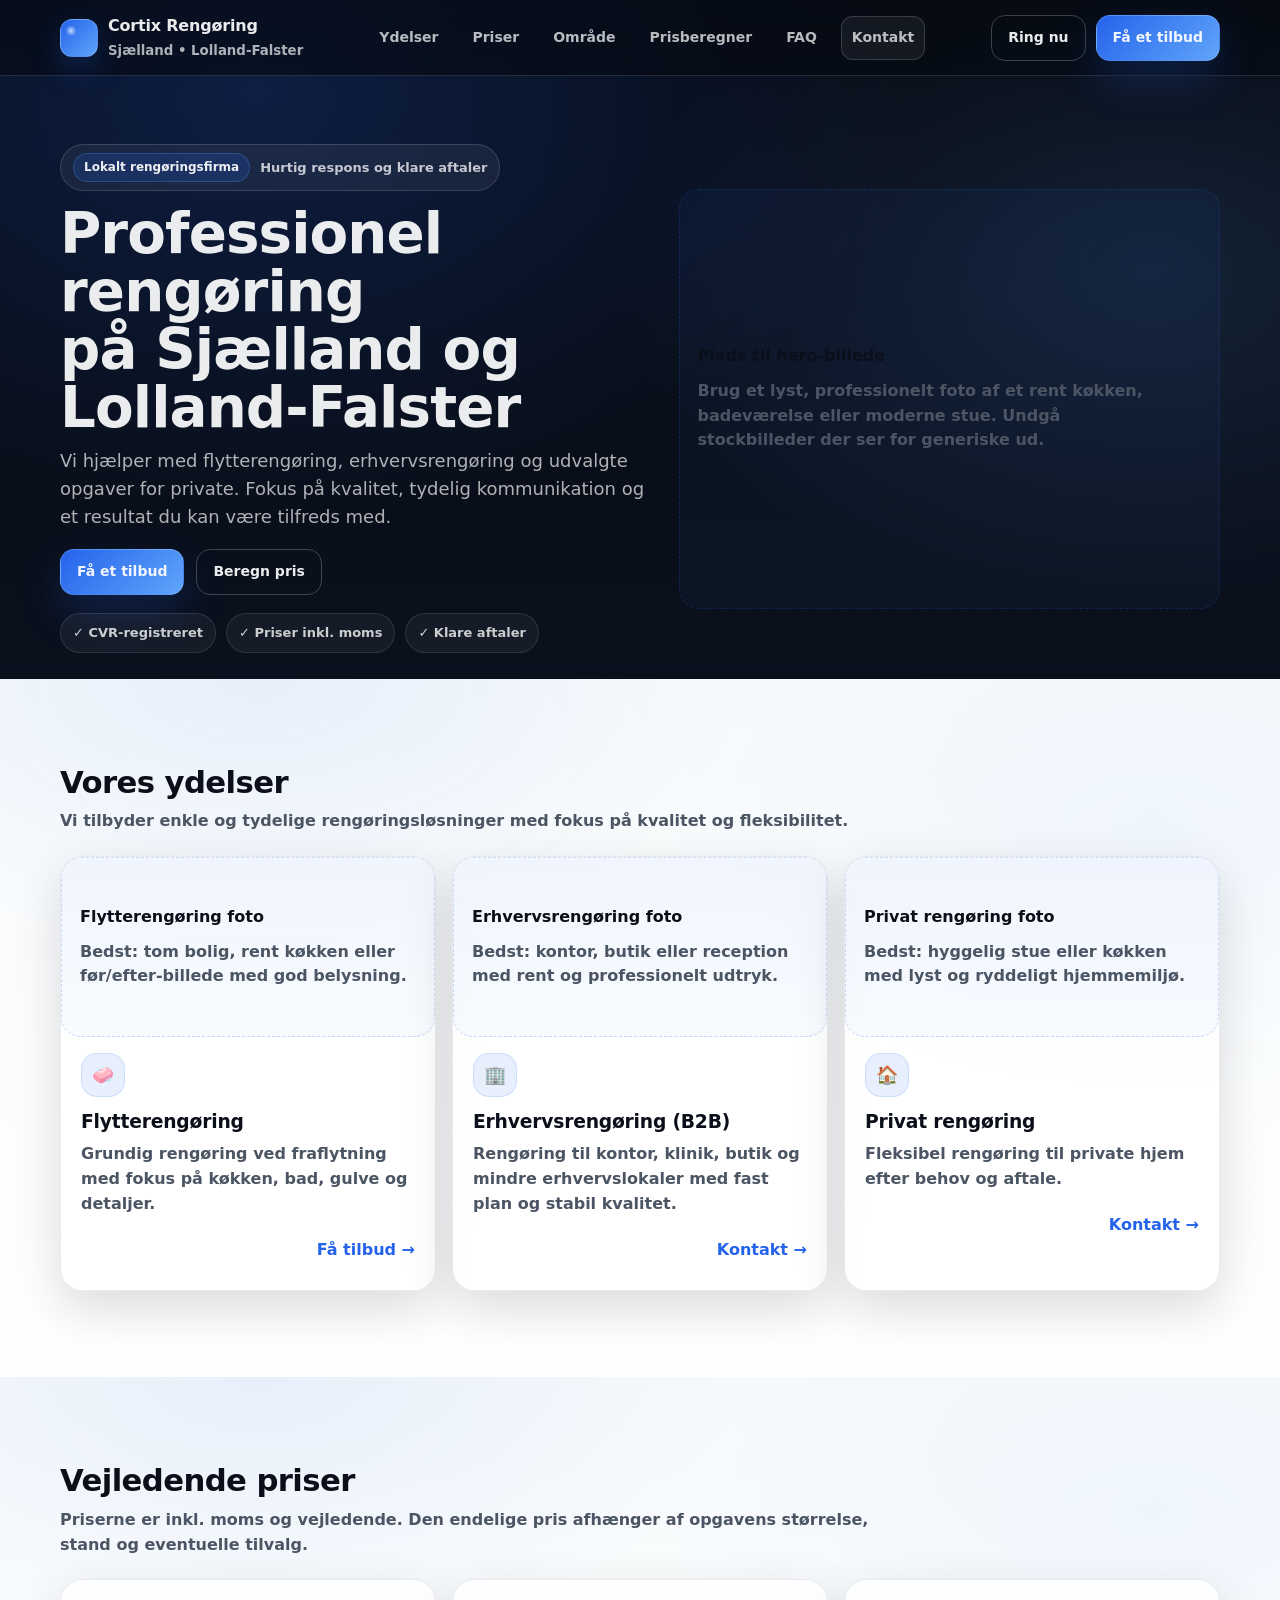
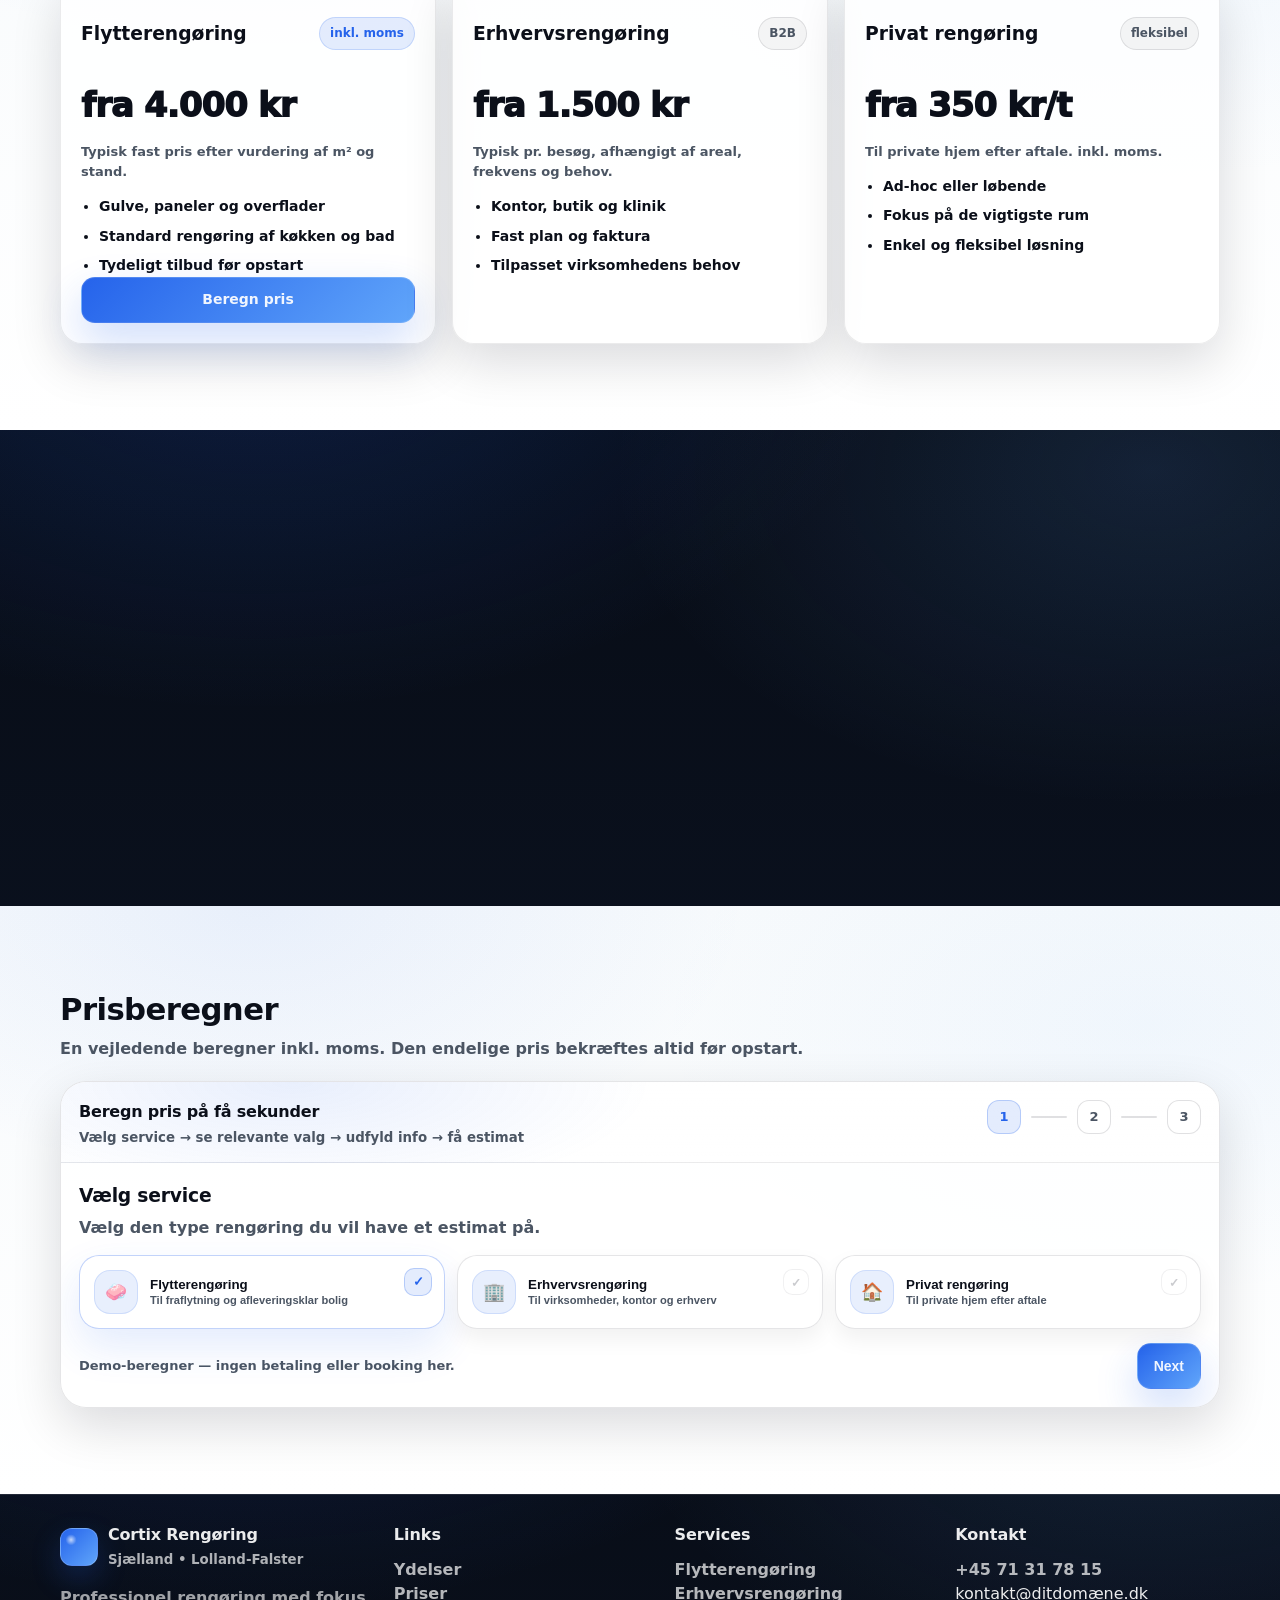
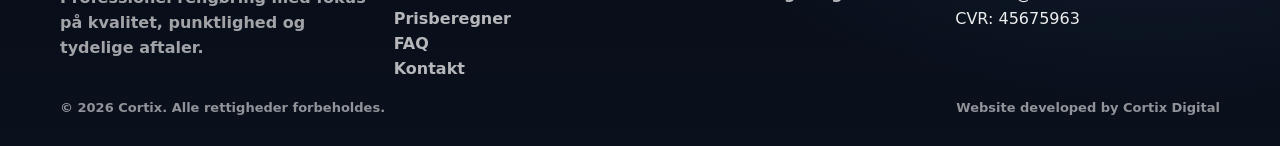
==== index.html @ 07e2669c "Initial commit" ====
<!doctype html>
<html lang="da">
<head>
<meta charset="UTF-8">
<meta name="viewport" content="width=device-width, initial-scale=1.0">

<title>Rengøring på Sjælland & Lolland-Falster | Cortix Rengøring</title>

<meta name="description" content="Professionel rengøring på Sjælland og Lolland-Falster. Flytterengøring, erhvervsrengøring og privat rengøring. Få et tilbud på rengøring i dag.">

<link rel="canonical" href="https://cortix.dk/">

<link rel="icon" type="image/png" href="favicon.png">

<meta property="og:title" content="Cortix Rengøring">
<meta property="og:description" content="Professionel rengøring på Sjælland og Lolland-Falster">
<meta property="og:url" content="https://cortix.dk">
<meta property="og:type" content="website">

<link rel="stylesheet" href="style.css">
<script src="app.js" defer></script>

</head>

<body>
  <header class="header" id="top">
    <div class="container navwrap">
      <a class="brand" href="index.html">
        <span class="logo" aria-hidden="true"></span>
        <span class="brandText">
          <b>Cortix Rengøring</b>
          <small>Sjælland • Lolland-Falster</small>
        </span>
      </a>

      <nav class="nav" aria-label="Hovednavigation">
        <a href="#ydelser">Ydelser</a>
        <a href="#priser">Priser</a>
        <a href="#omrade">Område</a>
        <a href="#kalkulator">Prisberegner</a>
        <a href="faq.html">FAQ</a>
        <a class="pillLink" href="kontakt.html">Kontakt</a>
      </nav>

      <div class="navActions">
        <a class="btn ghost" href="tel:+4571317815" aria-label="Ring til os">Ring nu</a>
        <a class="btn primary" href="kontakt.html">Få et tilbud</a>
        <button class="iconBtn" id="burger" aria-label="Åbn menu" aria-expanded="false" aria-controls="mobileMenu">
          <svg width="20" height="20" viewBox="0 0 24 24" fill="none" aria-hidden="true">
            <path d="M4 7h16M4 12h16M4 17h16" stroke="currentColor" stroke-width="2" stroke-linecap="round"/>
          </svg>
        </button>
      </div>
    </div>

    <div class="mobileMenu" id="mobileMenu">
      <div class="container">
        <a href="#ydelser">Ydelser</a>
        <a href="#priser">Priser</a>
        <a href="#omrade">Område</a>
        <a href="#kalkulator">Prisberegner</a>
        <a href="faq.html">FAQ</a>
        <a href="kontakt.html">Kontakt</a>
        <div class="mobileCTA">
          <a class="btn ghost" href="tel:+4571317815">Ring nu</a>
          <a class="btn primary" href="kontakt.html">Få et tilbud</a>
        </div>
      </div>
    </div>
  </header>

  <main>
    <section class="hero">
      <div class="container heroGrid">
        <div class="reveal">
          <div class="kicker">
            <span class="tag">Lokalt rengøringsfirma</span>
            Hurtig respons og klare aftaler
          </div>

          <h1>Professionel rengøring<br/>på Sjælland og Lolland-Falster</h1>

          <p class="lead">
            Vi hjælper med flytterengøring, erhvervsrengøring og udvalgte opgaver for private.
            Fokus på kvalitet, tydelig kommunikation og et resultat du kan være tilfreds med.
          </p>

          <div class="heroBtns">
            <a class="btn primary" href="kontakt.html">Få et tilbud</a>
            <a class="btn ghost" href="#kalkulator">Beregn pris</a>
          </div>

          <div class="trust">
            <div class="trustItem">✓ CVR-registreret</div>
            <div class="trustItem">✓ Priser inkl. moms</div>
            <div class="trustItem">✓ Klare aftaler</div>
          </div>
        </div>

        <div class="heroVisual reveal">
          <div class="photoPlaceholder heroPhoto">
            <div class="phLabel">Plads til hero-billede</div>
            <div class="phText">Brug et lyst, professionelt foto af et rent køkken, badeværelse eller moderne stue. Undgå stockbilleder der ser for generiske ud.</div>
          </div>
        </div>
      </div>
    </section>

    <section class="section sectionLight" id="ydelser">
      <div class="container">
        <div class="sectionHead reveal">
          <h2>Vores ydelser</h2>
          <p class="muted">
            Vi tilbyder enkle og tydelige rengøringsløsninger med fokus på kvalitet og fleksibilitet.
          </p>
        </div>

        <div class="cards3">
          <article class="card reveal">
            <div class="cardMedia photoPlaceholder servicePhoto">
              <div class="phLabel">Flytterengøring foto</div>
              <div class="phText">Bedst: tom bolig, rent køkken eller før/efter-billede med god belysning.</div>
            </div>
            <div class="cardIcon" aria-hidden="true">🧼</div>
            <h3>Flytterengøring</h3>
            <p>
              Grundig rengøring ved fraflytning med fokus på køkken, bad, gulve og detaljer.
            </p>
            <div class="cardActions">
              <a class="btn small" href="flytterengoring.html">Læs mere</a>
              <a class="link" href="kontakt.html">Få tilbud →</a>
            </div>
          </article>

          <article class="card reveal">
            <div class="cardMedia photoPlaceholder servicePhoto">
              <div class="phLabel">Erhvervsrengøring foto</div>
              <div class="phText">Bedst: kontor, butik eller reception med rent og professionelt udtryk.</div>
            </div>
            <div class="cardIcon" aria-hidden="true">🏢</div>
            <h3>Erhvervsrengøring (B2B)</h3>
            <p>
              Rengøring til kontor, klinik, butik og mindre erhvervslokaler med fast plan og stabil kvalitet.
            </p>
            <div class="cardActions">
              <a class="btn small" href="erhvervsrengoring.html">Læs mere</a>
              <a class="link" href="kontakt.html">Kontakt →</a>
            </div>
          </article>

          <article class="card reveal">
            <div class="cardMedia photoPlaceholder servicePhoto">
              <div class="phLabel">Privat rengøring foto</div>
              <div class="phText">Bedst: hyggelig stue eller køkken med lyst og ryddeligt hjemmemiljø.</div>
            </div>
            <div class="cardIcon" aria-hidden="true">🏠</div>
            <h3>Privat rengøring</h3>
            <p>
              Fleksibel rengøring til private hjem efter behov og aftale.
            </p>
            <div class="cardActions">
              <a class="btn small" href="kontakt.html">Læs mere</a>
              <a class="link" href="kontakt.html">Kontakt →</a>
            </div>
          </article>
        </div>
      </div>
    </section>

    <section class="section sectionLight" id="priser">
      <div class="container">
        <div class="sectionHead reveal">
          <h2>Vejledende priser</h2>
          <p class="muted">
            Priserne er <b>inkl. moms</b> og vejledende. Den endelige pris afhænger af opgavens størrelse, stand og eventuelle tilvalg.
          </p>
        </div>

        <div class="pricingGrid">
          <div class="priceCard reveal">
            <div class="priceTop">
              <h3>Flytterengøring</h3>
              <span class="badge">inkl. moms</span>
            </div>
            <div class="price">fra 4.000 kr</div>
            <p class="mutedSm">Typisk fast pris efter vurdering af m² og stand.</p>
            <ul class="list">
              <li>Gulve, paneler og overflader</li>
              <li>Standard rengøring af køkken og bad</li>
              <li>Tydeligt tilbud før opstart</li>
            </ul>
            <a class="btn primary w100" href="#kalkulator">Beregn pris</a>
          </div>

          <div class="priceCard reveal">
            <div class="priceTop">
              <h3>Erhvervsrengøring</h3>
              <span class="badge ghost">B2B</span>
            </div>
            <div class="price">fra 1.500 kr</div>
            <p class="mutedSm">Typisk pr. besøg, afhængigt af areal, frekvens og behov.</p>
            <ul class="list">
              <li>Kontor, butik og klinik</li>
              <li>Fast plan og faktura</li>
              <li>Tilpasset virksomhedens behov</li>
            </ul>
            <a class="btn w100" href="kontakt.html">Kontakt</a>
          </div>

          <div class="priceCard reveal">
            <div class="priceTop">
              <h3>Privat rengøring</h3>
              <span class="badge ghost">fleksibel</span>
            </div>
            <div class="price">fra 350 kr/t</div>
            <p class="mutedSm">Til private hjem efter aftale. inkl. moms.</p>
            <ul class="list">
              <li>Ad-hoc eller løbende</li>
              <li>Fokus på de vigtigste rum</li>
              <li>Enkel og fleksibel løsning</li>
            </ul>
            <a class="btn w100" href="kontakt.html">Kontakt</a>
          </div>
        </div>
      </div>
    </section>

    <section class="section" id="omrade">
      <div class="container twoCol">
        <div class="panel reveal">
          <h2>Område vi dækker</h2>
          <p class="muted">
            Vi dækker Sjælland og Lolland-Falster. Hvis du er i tvivl om dit område, er du altid velkommen til at kontakte os.
          </p>
          <ul class="bullets">
            <li>✓ Lolland-Falster (fx Nykøbing F, Væggerløse, Maribo)</li>
            <li>✓ Sjælland (efter aftale)</li>
            <li>✓ Fleksible tider efter planlægning</li>
          </ul>
        </div>

        <div class="panel dark reveal">
          <h2>Hvorfor vælge os?</h2>
          <p class="muted mutedOnDark">
            Vi lægger vægt på god dialog, realistiske priser og et ordentligt resultat.
          </p>
          <ul class="bullets bulletsOnDark">
            <li>✓ Hurtig respons</li>
            <li>✓ Klare tilbud og faktura</li>
            <li>✓ Fokus på kvalitet og detaljerne</li>
          </ul>
          <div class="inlineActions">
            <a class="btn primary" href="kontakt.html">Få et tilbud</a>
            <a class="btn ghost" href="tel:+4571317815">Ring nu</a>
          </div>
        </div>
      </div>
    </section>

    <section class="section sectionLight" id="kalkulator">
      <div class="container">
        <div class="sectionHead reveal">
          <h2>Prisberegner</h2>
          <p class="muted">
            En vejledende beregner <b>inkl. moms</b>. Den endelige pris bekræftes altid før opstart.
          </p>
        </div>

        <div class="calcNew reveal" id="calcNew">
          <div class="calcTop">
            <div class="calcTitle">
              <b>Beregn pris på få sekunder</b>
              <small>Vælg service → se relevante valg → udfyld info → få estimat</small>
            </div>

            <div class="calcProgress" aria-label="Fremdrift">
              <div class="steps">
                <span class="stepDot active" data-dot="1">1</span>
                <span class="stepLine"></span>
                <span class="stepDot" data-dot="2">2</span>
                <span class="stepLine"></span>
                <span class="stepDot" data-dot="3">3</span>
              </div>
            </div>
          </div>

          <div class="calcPane active" data-pane="1">
            <div class="paneHead">
              <h3>Vælg service</h3>
              <p>Vælg den type rengøring du vil have et estimat på.</p>
            </div>

            <div class="optionGrid" id="serviceCards">
              <button type="button" class="optCard selected" data-service="flyt">
                <div class="optIcon">🧼</div>
                <div class="optBody">
                  <b>Flytterengøring</b>
                  <small>Til fraflytning og afleveringsklar bolig</small>
                </div>
                <div class="optMark">✓</div>
              </button>

              <button type="button" class="optCard" data-service="erhverv">
                <div class="optIcon">🏢</div>
                <div class="optBody">
                  <b>Erhvervsrengøring</b>
                  <small>Til virksomheder, kontor og erhverv</small>
                </div>
                <div class="optMark">✓</div>
              </button>

              <button type="button" class="optCard" data-service="privat">
                <div class="optIcon">🏠</div>
                <div class="optBody">
                  <b>Privat rengøring</b>
                  <small>Til private hjem efter aftale</small>
                </div>
                <div class="optMark">✓</div>
              </button>
            </div>

            <div class="paneActions">
              <div class="miniHint">Demo-beregner — ingen betaling eller booking her.</div>
              <button class="btn primary" type="button" data-next>Next</button>
            </div>
          </div>

          <div class="calcPane" data-pane="2">
            <div class="paneHead">
              <h3>Valg for opgaven</h3>
              <p id="step2Text">Vælg relevant type og justér arealet.</p>
            </div>

            <div class="paneGrid">
              <div class="field" id="clientFieldWrap">
                <label>Kundetype</label>
                <div class="togglePills" id="clientPills"></div>
                <input type="hidden" id="clientType" value="privat" />
              </div>

              <div class="field fieldWide">
                <label for="sqm">Areal (m²)</label>
                <div class="rangeRow">
                  <span class="rangeValue"><span id="sqmLabel">120</span> m²</span>
                  <span class="rangeCap">max 500</span>
                </div>
                <input id="sqm" type="range" min="10" max="500" value="120" />
                <div class="rangeTicks">
                  <span>10</span><span>250</span><span>500</span>
                </div>
              </div>
            </div>

            <div class="paneActions">
              <button class="btn ghost" type="button" data-back>Tilbage</button>
              <button class="btn primary" type="button" data-next>Næste</button>
            </div>
          </div>

          <div class="calcPane" data-pane="3">
            <div class="paneHead">
              <h3>Dine kontaktinfo</h3>
              <p>Udfyld dine oplysninger for at se et vejledende estimat.</p>
            </div>

            <div class="paneGrid">
              <div class="field">
                <label for="name">Navn</label>
                <input id="name" type="text" placeholder="Dit navn" />
              </div>
              <div class="field">
                <label for="phone">Telefon</label>
                <input id="phone" type="tel" placeholder="+45 ..." />
              </div>
              <div class="field">
                <label for="email">Email</label>
                <input id="email" type="email" placeholder="navn@email.dk" />
              </div>
            </div>

            <div class="paneActions">
              <button class="btn ghost" type="button" data-back>Tilbage</button>
              <button class="btn primary" type="button" id="calcBtn">Beregn</button>
            </div>
          </div>

          <div class="calcResultNew" id="calcResult">
            <div class="resultCard">
              <div class="resultHeader">
                <div>
                  <h3>Vejledende pris</h3>
                  <p class="mutedSm" id="resultMeta"></p>
                </div>
                <div class="resultRight">
                  <div class="resultPriceBig" id="resultPrice">0 kr</div>
                  <small>inkl. moms</small>
                </div>
              </div>

              <div class="resultFacts">
                <div class="fact"><span>Service</span><b id="rService">-</b></div>
                <div class="fact"><span>Type</span><b id="rClient">-</b></div>
                <div class="fact"><span>Areal</span><b id="rSqm">-</b></div>
              </div>

              <div class="resultActions">
                <a class="btn primary" href="kontakt.html">Send forespørgsel</a>
                <button class="btn" type="button" id="resetBtn">Ny beregning</button>
              </div>

              <div class="fineprint">
                * Vejledende demo-beregning. Endelig pris aftales altid før opstart.
              </div>
            </div>
          </div>
        </div>
      </div>
    </section>

    <footer class="footer">
      <div class="container footGrid">
        <div>
          <div class="brand footBrand">
            <span class="logo" aria-hidden="true"></span>
            <span class="brandText">
              <b>Cortix Rengøring</b>
              <small>Sjælland • Lolland-Falster</small>
            </span>
          </div>
          <p class="footText">
            Professionel rengøring med fokus på kvalitet, punktlighed og tydelige aftaler.
          </p>
        </div>

        <div>
          <h4>Links</h4>
          <a href="#ydelser">Ydelser</a><br/>
          <a href="#priser">Priser</a><br/>
          <a href="#kalkulator">Prisberegner</a><br/>
          <a href="faq.html">FAQ</a><br/>
          <a href="kontakt.html">Kontakt</a>
        </div>

        <div>
          <h4>Services</h4>
          <a href="flytterengoring.html">Flytterengøring</a><br/>
          <a href="erhvervsrengoring.html">Erhvervsrengøring</a>
        </div>

        <div>
          <h4>Kontakt</h4>
          <a href="tel:+4571317815">+45 71 31 78 15</a><br/>
          <span>kontakt@ditdomæne.dk</span><br/>
          <span>CVR: 45675963</span>
        </div>
      </div>

      <div class="container subfoot">
        <span>© <span id="year"></span> Cortix. Alle rettigheder forbeholdes.</span>
        <span>Website developed by Cortix Digital</span>
      </div>
    </footer>
  </main>
</body>
</html>
---- style.css ----
:root{
  --bg: #0b1220;
  --bg2: #060a12;
  --line: rgba(255,255,255,.12);
  --text: rgba(255,255,255,.92);
  --muted: rgba(255,255,255,.68);

  --lightBg: #f7fafc;
  --darkText: #0b0f19;
  --darkMuted: #4b5563;

  --brand: #2563eb;
  --brand2: #60a5fa;

  --r-lg: 22px;
  --r-md: 16px;
  --r-sm: 12px;
  --max: 1160px;

  --shadow: 0 24px 70px rgba(0,0,0,.35);
  --shadowSoft: 0 18px 50px rgba(2,6,23,.14);
}

*{ box-sizing:border-box; }
html,body{ height:100%; }
body{
  margin:0;
  font-family: ui-sans-serif, system-ui, -apple-system, Segoe UI, Roboto, Helvetica, Arial;
  background:
    radial-gradient(1100px 700px at 20% 10%, rgba(37,99,235,.22), transparent 60%),
    radial-gradient(900px 560px at 90% 30%, rgba(96,165,250,.14), transparent 60%),
    linear-gradient(180deg, var(--bg2), var(--bg));
  color: var(--text);
  line-height: 1.55;
  overflow-x:hidden;
}

a{ color: inherit; text-decoration:none; }
.container{ width:min(var(--max), calc(100% - 48px)); margin:0 auto; }

.header{
  position: sticky;
  top:0;
  z-index:100;
  border-bottom: 1px solid var(--line);
  background: rgba(6,10,18,.62);
  backdrop-filter: blur(14px);
  -webkit-backdrop-filter: blur(14px);
}

.navwrap{
  display:flex;
  align-items:center;
  justify-content:space-between;
  gap:14px;
  padding: 14px 0;
}

.brand{
  display:flex;
  align-items:center;
  gap:10px;
  min-width: 220px;
}
.logo{
  width:38px; height:38px;
  border-radius: 12px;
  background:
    radial-gradient(10px 10px at 28% 30%, rgba(255,255,255,.7), transparent 55%),
    linear-gradient(135deg, var(--brand), var(--brand2));
  border: 1px solid rgba(255,255,255,.18);
  box-shadow: 0 12px 30px rgba(37,99,235,.24);
}
.brandText b{ display:block; letter-spacing:-0.2px; }
.brandText small{ display:block; color: var(--muted); font-weight:650; margin-top:2px; }

.nav{
  display:flex;
  align-items:center;
  gap: 14px;
}
.nav a{
  color: rgba(255,255,255,.72);
  font-weight: 700;
  font-size: 14px;
  padding: 10px 10px;
  border-radius: 12px;
  transition: .18s ease;
}
.nav a:hover{ color: var(--text); background: rgba(255,255,255,.06); }

.pillLink{
  border: 1px solid rgba(255,255,255,.16);
  background: rgba(255,255,255,.06);
}
.pillLink.active{
  background: rgba(255,255,255,.10);
  border-color: rgba(255,255,255,.22);
  color: var(--text);
}

.navActions{
  display:flex;
  align-items:center;
  gap:10px;
}
.btn{
  display:inline-flex;
  align-items:center;
  justify-content:center;
  height:46px;
  padding: 0 16px;
  border-radius: 14px;
  border: 1px solid rgba(255,255,255,.16);
  background: rgba(255,255,255,.06);
  color: var(--text);
  font-weight: 800;
  font-size: 14px;
  cursor:pointer;
  transition: transform .16s ease, background .16s ease, border-color .16s ease;
}
.btn:hover{ transform: translateY(-1px); background: rgba(255,255,255,.09); border-color: rgba(255,255,255,.22); }
.btn.primary{
  background: linear-gradient(135deg, var(--brand), var(--brand2));
  border-color: rgba(255,255,255,.14);
  box-shadow: 0 18px 42px rgba(37,99,235,.22);
}
.btn.ghost{ background: transparent; border-color: rgba(255,255,255,.22); }
.btn.small{ height:40px; padding: 0 14px; border-radius: 12px; }
.btn.w100{ width:100%; }

.iconBtn{
  display:none;
  width:46px; height:46px;
  border-radius: 14px;
  border: 1px solid rgba(255,255,255,.16);
  background: rgba(255,255,255,.06);
  color: var(--text);
  align-items:center;
  justify-content:center;
  cursor:pointer;
}

.mobileMenu{
  display:none;
  border-top: 1px solid var(--line);
  padding: 10px 0 16px;
}
.mobileMenu a{
  display:block;
  padding: 12px 10px;
  border-radius: 12px;
  color: rgba(255,255,255,.74);
  font-weight: 750;
}
.mobileMenu a:hover{ background: rgba(255,255,255,.06); color: var(--text); }
.mobileCTA{ display:flex; gap:10px; padding: 8px 10px 0; flex-wrap:wrap; }
.mobileMenu.open{ display:block; }

.hero{ padding: 68px 0 26px; }
.heroGrid{
  display:grid;
  grid-template-columns: 1.05fr .95fr;
  gap: 20px;
  align-items:center;
}
.kicker{
  display:inline-flex;
  align-items:center;
  gap:10px;
  padding: 8px 12px;
  border-radius: 999px;
  background: rgba(255,255,255,.06);
  border: 1px solid rgba(255,255,255,.14);
  color: rgba(255,255,255,.75);
  font-weight: 750;
  font-size: 13px;
}
.tag{
  padding: 4px 10px;
  border-radius: 999px;
  border: 1px solid rgba(96,165,250,.25);
  background: rgba(37,99,235,.18);
  color: rgba(255,255,255,.92);
  font-weight: 850;
  font-size: 12px;
}

h1{
  margin: 14px 0 10px;
  font-size: clamp(34px, 4.4vw, 62px);
  line-height: 1.03;
  letter-spacing: -0.9px;
}
.lead{
  margin: 0 0 18px;
  color: var(--muted);
  font-size: 18px;
  max-width: 62ch;
}

.heroBtns{ display:flex; gap:12px; flex-wrap:wrap; }
.trust{
  margin-top: 18px;
  display:flex;
  gap: 10px;
  flex-wrap:wrap;
}
.trustItem{
  padding: 9px 12px;
  border-radius: 999px;
  border: 1px solid rgba(255,255,255,.10);
  background: rgba(255,255,255,.05);
  color: rgba(255,255,255,.78);
  font-weight: 750;
  font-size: 13px;
}

.heroVisual{
  display:flex;
  align-items:stretch;
}

.section{ padding: 86px 0; }
.sectionLight{
  background: linear-gradient(180deg, var(--lightBg), #ffffff);
  color: var(--darkText);
  position:relative;
}
.sectionLight::before{
  content:"";
  position:absolute; inset:0;
  background:
    radial-gradient(900px 500px at 20% 0%, rgba(37,99,235,.07), transparent 55%),
    radial-gradient(900px 500px at 90% 20%, rgba(96,165,250,.06), transparent 55%);
  pointer-events:none;
}
.sectionLight .container{ position:relative; }

.sectionHead{ max-width: 820px; }
h2{
  margin:0 0 10px;
  font-size: clamp(26px, 2.4vw, 40px);
  letter-spacing: -0.6px;
  line-height: 1.12;
}
.muted{
  margin:0;
  color: var(--darkMuted);
  font-weight: 560;
}
.mutedSm{
  margin: 10px 0 0;
  color: var(--darkMuted);
  font-size: 13px;
  font-weight: 650;
}

.cards3{
  margin-top: 22px;
  display:grid;
  grid-template-columns: repeat(3, 1fr);
  gap: 16px;
}
.card{
  border-radius: var(--r-lg);
  background: rgba(255,255,255,.78);
  border: 1px solid rgba(2,6,23,.08);
  box-shadow: var(--shadowSoft);
  padding: 20px;
  transition: transform .16s ease, box-shadow .16s ease;
  overflow:hidden;
}
.card:hover{
  transform: translateY(-4px);
  box-shadow: 0 24px 60px rgba(2,6,23,.16);
}
.cardMedia{
  margin: -20px -20px 16px;
}
.cardIcon{
  width: 44px; height: 44px;
  display:grid; place-items:center;
  border-radius: 16px;
  background: rgba(37,99,235,.10);
  border: 1px solid rgba(37,99,235,.14);
  margin-bottom: 10px;
  font-size: 18px;
}
.card h3{ margin:0 0 6px; letter-spacing:-0.2px; }
.card p{ margin:0; color: var(--darkMuted); font-weight: 560; }
.cardActions{
  margin-top: 14px;
  display:flex;
  align-items:center;
  justify-content:space-between;
  gap: 12px;
  flex-wrap:wrap;
}
.link{
  color: rgba(37,99,235,1);
  font-weight: 850;
}

.pricingGrid{
  margin-top: 22px;
  display:grid;
  grid-template-columns: repeat(3, 1fr);
  gap: 16px;
}
.priceCard{
  border-radius: var(--r-lg);
  background: rgba(255,255,255,.78);
  border: 1px solid rgba(2,6,23,.08);
  box-shadow: var(--shadowSoft);
  padding: 20px;
}
.priceTop{
  display:flex;
  align-items:center;
  justify-content:space-between;
  gap:10px;
}
.badge{
  padding: 6px 10px;
  border-radius: 999px;
  background: rgba(37,99,235,.12);
  border: 1px solid rgba(37,99,235,.18);
  color: rgba(37,99,235,1);
  font-weight: 850;
  font-size: 12px;
}
.badge.ghost{
  background: rgba(2,6,23,.04);
  border-color: rgba(2,6,23,.10);
  color: var(--darkMuted);
}
.price{
  margin-top: 12px;
  font-size: 34px;
  font-weight: 950;
  letter-spacing: -0.9px;
}
.list{
  margin: 14px 0 0;
  padding-left: 18px;
  display:grid;
  gap: 8px;
  color: var(--darkText);
  font-weight: 650;
  font-size: 14px;
}

.twoCol{
  display:grid;
  grid-template-columns: 1.05fr .95fr;
  gap: 16px;
  align-items:stretch;
}
.panel{
  border-radius: var(--r-lg);
  border: 1px solid rgba(255,255,255,.14);
  background: rgba(255,255,255,.06);
  box-shadow: var(--shadow);
  padding: 20px;
}
.panel.dark{
  background: linear-gradient(180deg, rgba(15,23,42,.92), rgba(15,23,42,.78));
  border-color: rgba(255,255,255,.12);
}
.bullets{
  margin: 14px 0 0;
  padding: 0;
  list-style:none;
  display:grid;
  gap: 10px;
  font-weight: 750;
}
.bulletsOnDark{ color: rgba(255,255,255,.88); }
.inlineActions{
  margin-top: 14px;
  display:flex;
  gap: 10px;
  flex-wrap:wrap;
}
.mutedOnDark{ color: rgba(255,255,255,.70); }

.pageHero{ padding: 54px 0 22px; }
.pageGrid{
  display:grid;
  grid-template-columns: 1.05fr .95fr;
  gap: 16px;
  align-items:start;
}

.infoCards{
  margin-top: 18px;
  display:grid;
  grid-template-columns: repeat(3, 1fr);
  gap: 12px;
}
.infoCard{
  border-radius: 16px;
  border: 1px solid rgba(255,255,255,.14);
  background: rgba(255,255,255,.06);
  box-shadow: var(--shadow);
  padding: 14px;
}
.infoCard b{ display:block; margin-bottom: 6px; }
.form{ margin-top: 14px; display:grid; gap: 12px; }
.field label{
  display:block;
  font-weight: 850;
  font-size: 13px;
  margin-bottom: 6px;
  color: var(--darkText);
}
.field input, .field select, .field textarea{
  width:100%;
  border-radius: 14px;
  border: 1px solid rgba(2,6,23,.10);
  background: rgba(255,255,255,.92);
  padding: 12px 12px;
  font-size: 14px;
  outline:none;
}
.field input:focus, .field select:focus, .field textarea:focus{
  border-color: rgba(37,99,235,.35);
  box-shadow: 0 0 0 6px rgba(37,99,235,.10);
}
.formStatus{
  margin-top: 8px;
  font-weight: 750;
  color: rgba(37,99,235,1);
}

.photoPlaceholder{
  border-radius: 20px;
  border: 1px dashed rgba(37,99,235,.22);
  background:
    linear-gradient(180deg, rgba(37,99,235,.06), rgba(96,165,250,.04));
  min-height: 240px;
  padding: 18px;
  display:flex;
  flex-direction:column;
  justify-content:center;
  align-items:flex-start;
  gap: 10px;
}
.heroPhoto{ width:100%; min-height: 420px; }
.servicePhoto{ min-height: 180px; }
.pagePhoto{ margin-bottom: 14px; min-height: 220px; }
.phLabel{
  font-weight: 900;
  color: var(--darkText);
}
.phText{
  color: var(--darkMuted);
  max-width: 42ch;
  font-weight: 600;
}

.calcNew{
  margin-top: 20px;
  border-radius: 26px;
  background: rgba(255,255,255,.82);
  border: 1px solid rgba(2,6,23,.10);
  box-shadow: var(--shadowSoft);
  overflow:hidden;
}
.calcTop{
  display:flex;
  align-items:flex-start;
  justify-content:space-between;
  gap: 14px;
  padding: 18px 18px 12px;
  border-bottom: 1px solid rgba(2,6,23,.08);
  background:
    radial-gradient(600px 200px at 20% 0%, rgba(37,99,235,.10), transparent 60%),
    linear-gradient(180deg, rgba(255,255,255,.92), rgba(255,255,255,.80));
}
.calcTitle b{ display:block; color: var(--darkText); letter-spacing:-0.2px; }
.calcTitle small{ color: var(--darkMuted); font-weight:650; }
.calcProgress .steps{
  display:flex;
  align-items:center;
  gap: 10px;
  user-select:none;
}
.stepDot{
  width:34px; height:34px;
  border-radius: 12px;
  display:grid; place-items:center;
  border: 1px solid rgba(2,6,23,.12);
  background: rgba(255,255,255,.92);
  color: var(--darkMuted);
  font-weight: 900;
  font-size: 13px;
  transition: .25s ease;
}
.stepDot.active{
  background: rgba(37,99,235,.12);
  border-color: rgba(37,99,235,.25);
  color: rgba(37,99,235,1);
}
.stepDot.done{
  background: rgba(16,185,129,.10);
  border-color: rgba(16,185,129,.22);
  color: rgba(5,150,105,1);
}
.stepLine{
  width: 36px;
  height: 2px;
  border-radius: 99px;
  background: rgba(2,6,23,.12);
}
.calcPane{
  display:none;
  padding: 18px;
}
.calcPane.active{
  display:block;
  animation: paneIn .22s ease both;
}
@keyframes paneIn{
  from{ opacity:0; transform: translateY(8px); }
  to{ opacity:1; transform: translateY(0); }
}
.paneHead h3{
  margin: 0 0 6px;
  color: var(--darkText);
  letter-spacing:-0.2px;
}
.paneHead p{
  margin: 0 0 14px;
  color: var(--darkMuted);
  font-weight: 600;
}
.optionGrid{
  display:grid;
  grid-template-columns: repeat(3, 1fr);
  gap: 12px;
}
.optCard{
  text-align:left;
  border-radius: 20px;
  padding: 14px;
  border: 1px solid rgba(2,6,23,.10);
  background: rgba(255,255,255,.92);
  box-shadow: 0 10px 22px rgba(2,6,23,.06);
  display:flex;
  align-items:center;
  gap: 12px;
  cursor:pointer;
  transition: transform .15s ease, border-color .15s ease, box-shadow .15s ease;
  position:relative;
}
.optCard:hover{
  transform: translateY(-2px);
  box-shadow: 0 16px 30px rgba(2,6,23,.10);
}
.optIcon{
  width:44px; height:44px;
  border-radius: 16px;
  display:grid; place-items:center;
  background: rgba(37,99,235,.10);
  border: 1px solid rgba(37,99,235,.14);
  font-size: 18px;
}
.optBody b{ display:block; color: var(--darkText); }
.optBody small{ color: var(--darkMuted); font-weight:650; }
.optMark{
  position:absolute;
  top: 12px; right: 12px;
  width:28px; height:28px;
  border-radius: 10px;
  display:grid; place-items:center;
  border: 1px solid rgba(2,6,23,.10);
  background: rgba(255,255,255,.90);
  color: rgba(2,6,23,.35);
  font-weight: 900;
  transform: scale(.92);
  opacity:.6;
  transition:.15s ease;
}
.optCard.selected{
  border-color: rgba(37,99,235,.28);
  box-shadow: 0 18px 42px rgba(37,99,235,.12);
}
.optCard.selected .optMark{
  color: rgba(37,99,235,1);
  background: rgba(37,99,235,.12);
  border-color: rgba(37,99,235,.25);
  opacity: 1;
  transform: scale(1);
}
.paneGrid{
  display:grid;
  grid-template-columns: repeat(3, 1fr);
  gap: 14px;
}
.fieldWide{ grid-column: span 2; }
.paneActions{
  margin-top: 14px;
  display:flex;
  align-items:center;
  justify-content:space-between;
  gap: 12px;
  flex-wrap:wrap;
}
.miniHint{
  color: var(--darkMuted);
  font-weight: 650;
  font-size: 13px;
}
.togglePills{
  display:flex;
  gap: 10px;
}
.pill{
  flex:1;
  height:46px;
  border-radius: 14px;
  border: 1px solid rgba(2,6,23,.10);
  background: rgba(255,255,255,.92);
  font-weight: 900;
  cursor:pointer;
  transition: .15s ease;
}
.pill.active{
  border-color: rgba(37,99,235,.28);
  background: rgba(37,99,235,.10);
  color: rgba(37,99,235,1);
}
.rangeRow{
  display:flex;
  align-items:center;
  justify-content:space-between;
  gap: 10px;
  margin-bottom: 8px;
}
.rangeValue{
  font-weight: 950;
  color: var(--darkText);
  letter-spacing: -0.2px;
}
.rangeCap{
  color: var(--darkMuted);
  font-weight: 700;
  font-size: 12px;
}
#sqm{
  width:100%;
  accent-color: var(--brand);
}
.rangeTicks{
  display:flex;
  justify-content:space-between;
  color: var(--darkMuted);
  font-weight: 750;
  font-size: 12px;
  margin-top: 6px;
}
.calcResultNew{
  display:none;
  padding: 18px;
  border-top: 1px solid rgba(2,6,23,.08);
  background: rgba(255,255,255,.86);
}
.calcResultNew.show{
  display:block;
  animation: resultIn .22s ease both;
}
@keyframes resultIn{
  from{ opacity:0; transform: translateY(10px); }
  to{ opacity:1; transform: translateY(0); }
}
.resultCard{
  border-radius: 22px;
  border: 1px solid rgba(2,6,23,.10);
  background: rgba(255,255,255,.92);
  padding: 16px;
  box-shadow: 0 14px 36px rgba(2,6,23,.10);
}
.resultHeader{
  display:flex;
  align-items:flex-start;
  justify-content:space-between;
  gap: 12px;
  flex-wrap:wrap;
}
.resultRight{ text-align:right; }
.resultPriceBig{
  font-size: 44px;
  font-weight: 1000;
  letter-spacing: -1px;
  color: var(--darkText);
  line-height: 1.05;
}
.resultFacts{
  margin-top: 12px;
  display:grid;
  grid-template-columns: repeat(3, 1fr);
  gap: 10px;
}
.fact{
  border-radius: 16px;
  border: 1px solid rgba(2,6,23,.10);
  background: rgba(255,255,255,.92);
  padding: 12px;
}
.fact span{ display:block; color: var(--darkMuted); font-weight:700; font-size:12px; }
.fact b{ display:block; color: var(--darkText); margin-top: 4px; }
.resultActions{
  margin-top: 12px;
  display:flex;
  gap: 10px;
  flex-wrap:wrap;
}
.fineprint{
  margin-top: 12px;
  color: var(--darkMuted);
  font-weight: 650;
  font-size: 12px;
}

.faqMeta{
  margin-top: 14px;
  display:flex;
  gap: 10px;
  flex-wrap:wrap;
}
.faqPill{
  padding: 9px 12px;
  border-radius: 999px;
  border: 1px solid rgba(255,255,255,.12);
  background: rgba(255,255,255,.05);
  color: rgba(255,255,255,.78);
  font-weight: 750;
  font-size: 13px;
}
.faqLayout{
  margin-top: 18px;
  display:grid;
  grid-template-columns: 280px 1fr;
  gap: 16px;
  align-items:start;
}
.faqAside{
  position: sticky;
  top: 92px;
  border-radius: 18px;
  background: rgba(255,255,255,.78);
  border: 1px solid rgba(2,6,23,.08);
  box-shadow: var(--shadowSoft);
  padding: 14px;
}
.faqAside b{ display:block; margin-bottom: 10px; color: var(--darkText); }
.faqAside a{
  display:block;
  padding: 10px 10px;
  border-radius: 12px;
  color: var(--darkMuted);
  font-weight: 750;
}
.faqAside a:hover{ background: rgba(2,6,23,.04); color: var(--darkText); }
.faqSection{
  border-radius: 22px;
  background: rgba(255,255,255,.78);
  border: 1px solid rgba(2,6,23,.08);
  box-shadow: var(--shadowSoft);
  padding: 16px;
  margin-bottom: 14px;
}
.faqSection h2{ margin: 0 0 10px; }
.faqItem{ border-top: 1px solid rgba(2,6,23,.08); }
.faqItem:first-of-type{ border-top: none; }
.faqQ{
  width:100%;
  text-align:left;
  padding: 14px 6px;
  border: none;
  background: transparent;
  cursor:pointer;
  display:flex;
  align-items:center;
  justify-content:space-between;
  gap: 12px;
  font-weight: 900;
  color: var(--darkText);
}
.faqIcon{
  width: 20px; height: 20px;
  border-radius: 8px;
  border: 1px solid rgba(2,6,23,.10);
  position: relative;
  flex: 0 0 auto;
}
.faqIcon::before,
.faqIcon::after{
  content:"";
  position:absolute;
  inset: 0;
  margin:auto;
  width: 10px;
  height: 2px;
  background: rgba(2,6,23,.55);
  border-radius: 999px;
}
.faqIcon::after{
  transform: rotate(90deg);
  transition: transform .18s ease;
}
.faqA{
  max-height: 0;
  overflow: hidden;
  padding: 0 6px;
  color: var(--darkMuted);
  font-weight: 600;
  transition: max-height .22s ease, padding .22s ease;
}
.faqItem.open .faqA{
  padding: 0 6px 14px;
  max-height: 260px;
}
.faqItem.open .faqIcon::after{ transform: rotate(0deg); }
.faqCTA{
  margin-top: 10px;
  border-radius: 18px;
  border: 1px solid rgba(2,6,23,.10);
  background: rgba(255,255,255,.92);
  padding: 14px;
  display:flex;
  align-items:center;
  justify-content:space-between;
  gap: 12px;
  flex-wrap:wrap;
}

.footer{
  border-top: 1px solid rgba(255,255,255,.10);
  padding: 28px 0;
}
.footGrid{
  display:grid;
  grid-template-columns: 1.2fr 1fr 1fr 1fr;
  gap: 16px;
  align-items:start;
}
.footer h4{ margin: 0 0 10px; color: rgba(255,255,255,.92); }
.footer a{ color: rgba(255,255,255,.70); font-weight: 650; }
.footer a:hover{ color: rgba(255,255,255,.92); }
.footBrand{ margin-bottom: 10px; }
.footText{ color: rgba(255,255,255,.62); font-weight: 650; max-width: 48ch; }
.subfoot{
  margin-top: 16px;
  display:flex;
  justify-content:space-between;
  gap: 12px;
  flex-wrap:wrap;
  color: rgba(255,255,255,.55);
  font-weight: 650;
  font-size: 13px;
}

.reveal{ opacity:0; transform: translateY(10px); transition: .55s ease; }
.reveal.in{ opacity:1; transform: translateY(0); }

@media (max-width: 980px){
  .heroGrid,
  .twoCol,
  .pageGrid,
  .faqLayout{ grid-template-columns: 1fr; }
  .cards3,
  .pricingGrid,
  .optionGrid,
  .resultFacts,
  .infoCards{ grid-template-columns: 1fr; }
  .paneGrid{ grid-template-columns: 1fr; }
  .fieldWide{ grid-column: span 1; }
  .faqAside{ position: relative; top: auto; }
  .footGrid{ grid-template-columns: 1fr 1fr; }
}

@media (max-width: 860px){
  .nav{ display:none; }
  .iconBtn{ display:inline-flex; }
  .navActions .btn{ display:none; }
  .calcTop{
    flex-direction: column;
    align-items: flex-start;
  }
}

@media (max-width: 640px){
  .container{ width:min(var(--max), calc(100% - 28px)); }
  .hero{ padding: 44px 0 20px; }
  h1{ font-size: clamp(30px, 10vw, 42px); }
  .lead{ font-size: 16px; }
  .heroBtns,
  .inlineActions,
  .paneActions,
  .resultActions,
  .mobileCTA{
    flex-direction: column;
    align-items: stretch;
  }
  .heroBtns .btn,
  .inlineActions .btn,
  .paneActions .btn,
  .resultActions .btn,
  .mobileCTA .btn{
    width: 100%;
  }
  .trust{ gap: 8px; }
  .trustItem{ width: 100%; text-align: center; }
  .stepLine{ width: 20px; }
  .resultHeader{ flex-direction: column; }
  .resultRight{ text-align:left; }
  .price{ font-size: 30px; }
  .resultPriceBig{ font-size: 36px; }
  .footGrid{ grid-template-columns: 1fr; }
  .faqItem.open .faqA{ max-height: 420px; }
}
/* ===== Contact form readability improvements ===== */
.form {
  margin-top: 14px;
  display: grid;
  gap: 14px;
}

.field label {
  display: block;
  font-weight: 800;
  font-size: 14px;
  margin-bottom: 8px;
  color: var(--darkText);
  letter-spacing: -0.1px;
}

.field input,
.field textarea,
.field select {
  width: 100%;
  border-radius: 14px;
  border: 1px solid rgba(2, 6, 23, 0.12);
  background: #ffffff;
  color: #0b0f19;
  padding: 14px 14px;
  font-size: 15px;
  line-height: 1.45;
  outline: none;
  transition: border-color 0.18s ease, box-shadow 0.18s ease, background 0.18s ease;
}

.field textarea {
  min-height: 140px;
  resize: vertical;
}

.field input::placeholder,
.field textarea::placeholder {
  color: #6b7280;
}

.field input:focus,
.field textarea:focus,
.field select:focus {
  border-color: rgba(37, 99, 235, 0.45);
  box-shadow: 0 0 0 5px rgba(37, 99, 235, 0.10);
  background: #fff;
}

.hiddenTrap {
  display: none !important;
}

.panel .muted {
  margin-bottom: 14px;
}

@media (max-width: 640px) {
  .field input,
  .field textarea,
  .field select {
    font-size: 16px;
  }
}
.formSuccess {
  margin-top: 14px;
  border-radius: 22px;
  border: 1px solid rgba(2,6,23,.10);
  background: rgba(255,255,255,.92);
  padding: 20px;
  box-shadow: 0 14px 36px rgba(2,6,23,.10);
  color: var(--darkText);
}

.formSuccess h3 {
  margin: 10px 0 8px;
  font-size: 28px;
  letter-spacing: -0.4px;
}

.formSuccess p {
  margin: 0;
  color: var(--darkMuted);
  font-weight: 600;
  max-width: 48ch;
}

.successBadge {
  display: inline-flex;
  align-items: center;
  justify-content: center;
  height: 34px;
  padding: 0 12px;
  border-radius: 999px;
  background: rgba(37,99,235,.10);
  border: 1px solid rgba(37,99,235,.18);
  color: rgba(37,99,235,1);
  font-weight: 800;
  font-size: 13px;
}

.hidden {
  display: none !important;
}

.hiddenTrap {
  display: none !important;
}
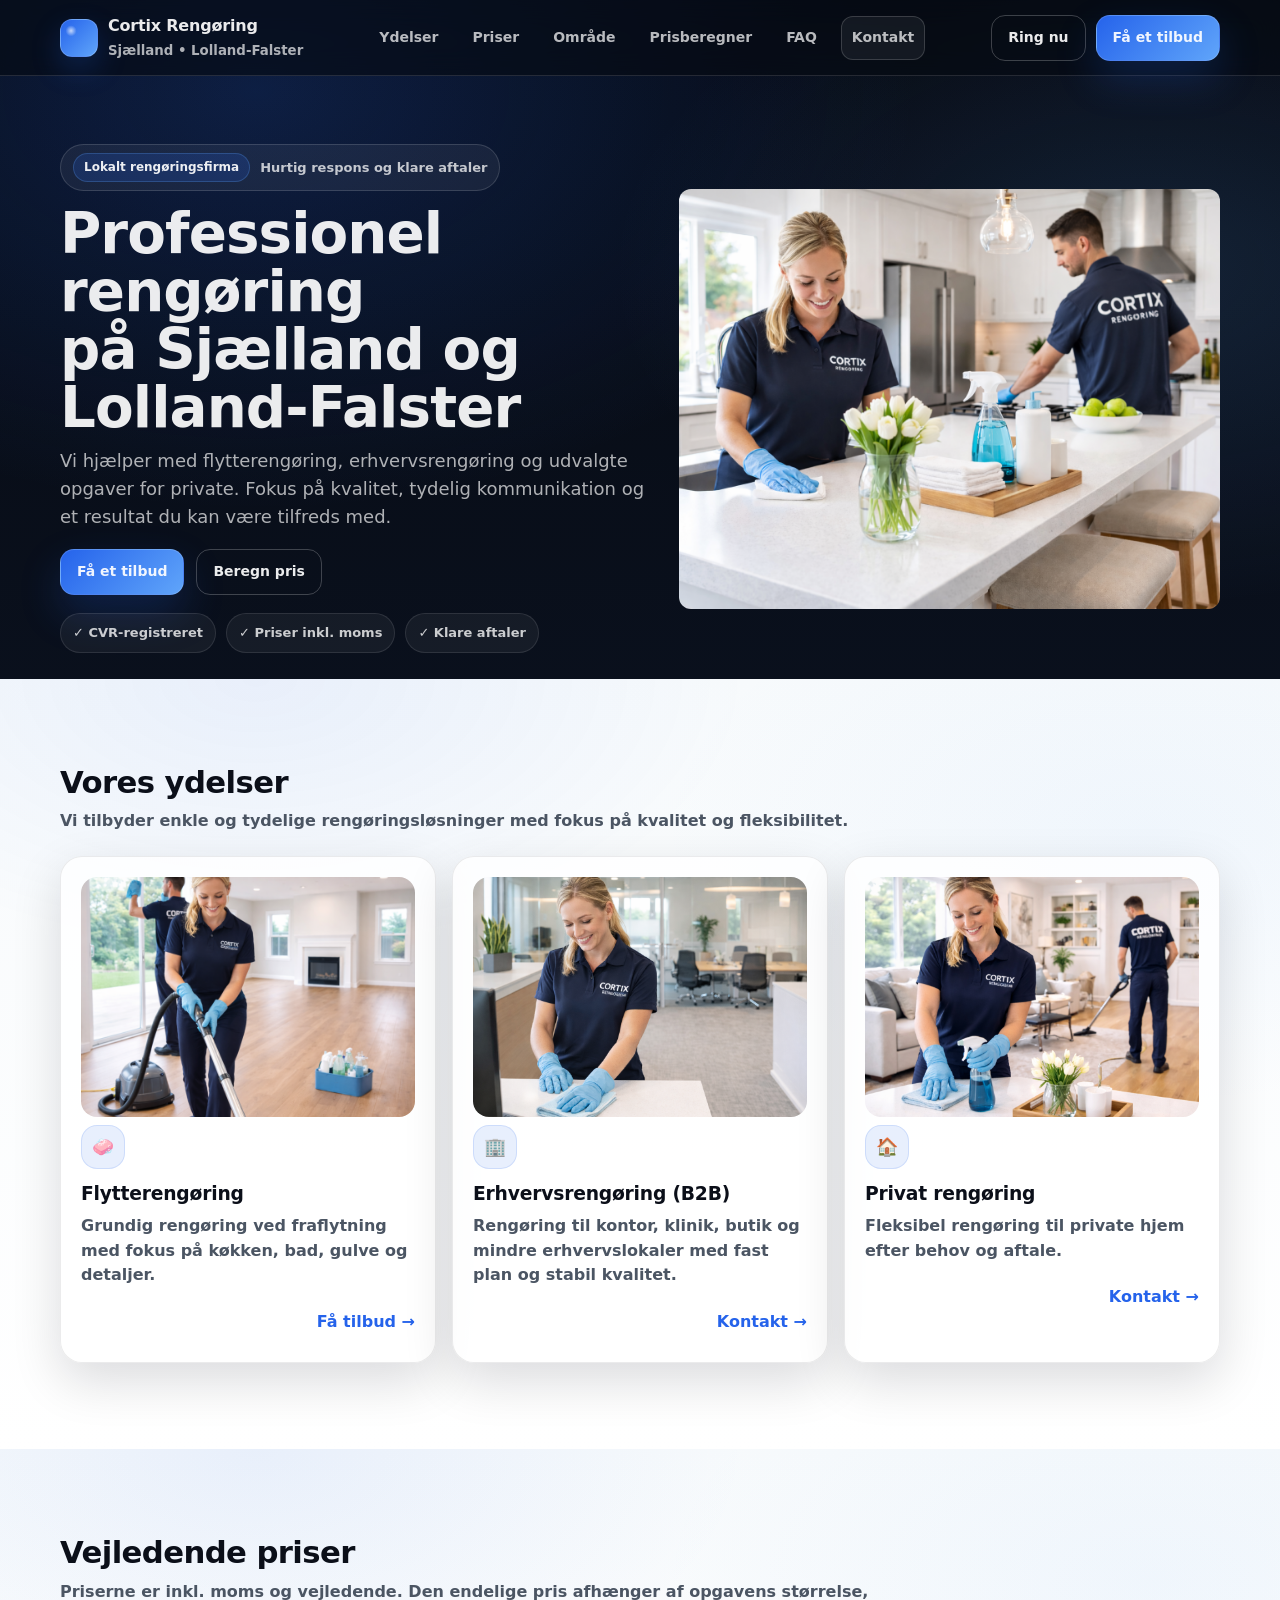
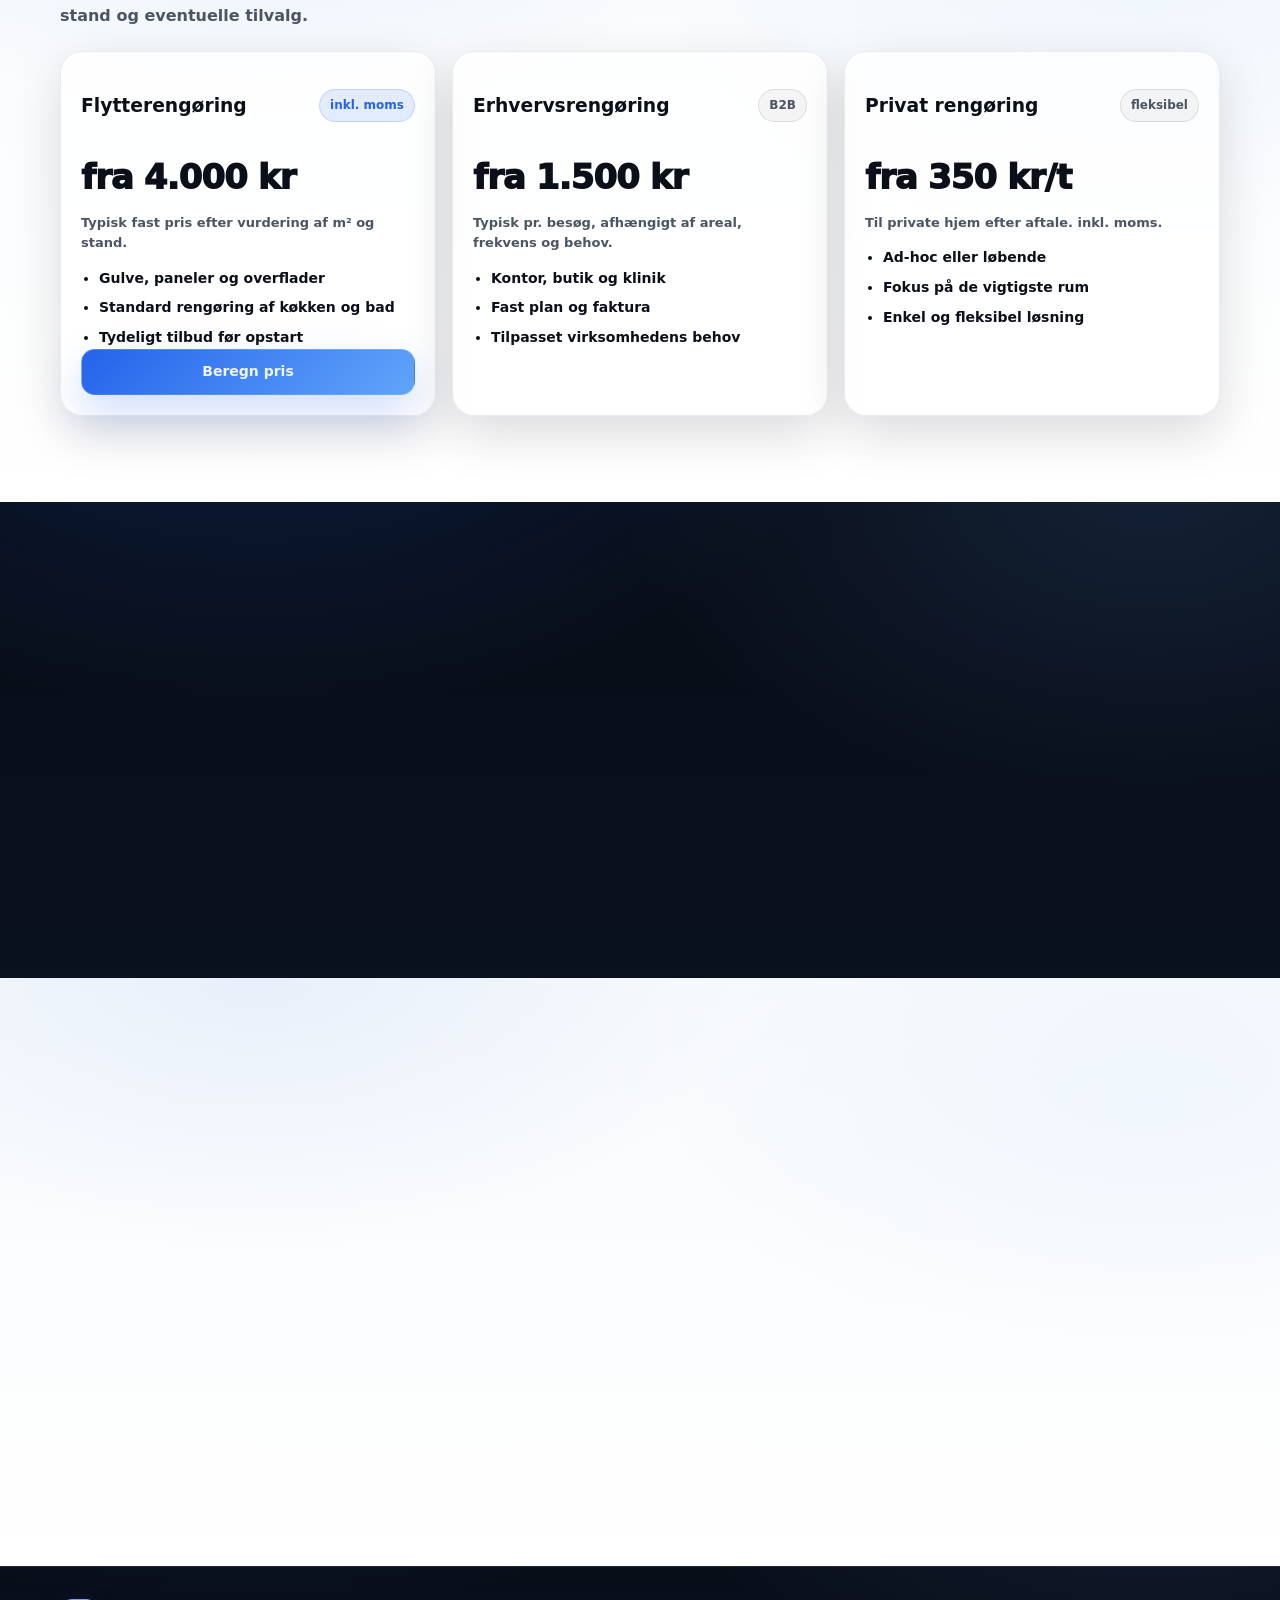
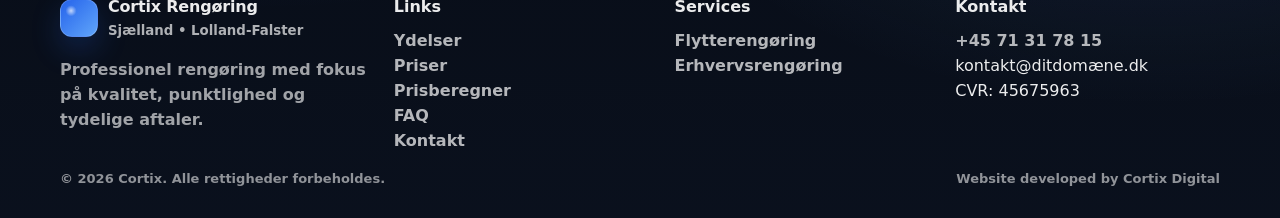
==== commit 44f8ee0a: "adding photo" ====
--- a/index.html
+++ b/index.html
@@ -98,10 +98,7 @@
         </div>
 
         <div class="heroVisual reveal">
-          <div class="photoPlaceholder heroPhoto">
-            <div class="phLabel">Plads til hero-billede</div>
-            <div class="phText">Brug et lyst, professionelt foto af et rent køkken, badeværelse eller moderne stue. Undgå stockbilleder der ser for generiske ud.</div>
-          </div>
+          <img src="images/hero.png" alt="Professionel rengøring" class="heroPhoto">
         </div>
       </div>
     </section>
@@ -117,10 +114,7 @@
 
         <div class="cards3">
           <article class="card reveal">
-            <div class="cardMedia photoPlaceholder servicePhoto">
-              <div class="phLabel">Flytterengøring foto</div>
-              <div class="phText">Bedst: tom bolig, rent køkken eller før/efter-billede med god belysning.</div>
-            </div>
+            <img src="images/flyt.png" alt="Flytterengøring" class="servicePhoto">
             <div class="cardIcon" aria-hidden="true">🧼</div>
             <h3>Flytterengøring</h3>
             <p>
@@ -133,10 +127,7 @@
           </article>
 
           <article class="card reveal">
-            <div class="cardMedia photoPlaceholder servicePhoto">
-              <div class="phLabel">Erhvervsrengøring foto</div>
-              <div class="phText">Bedst: kontor, butik eller reception med rent og professionelt udtryk.</div>
-            </div>
+            <img src="images/erhverv.png" alt="Erhvervsrengøring" class="servicePhoto">
             <div class="cardIcon" aria-hidden="true">🏢</div>
             <h3>Erhvervsrengøring (B2B)</h3>
             <p>
@@ -149,10 +140,7 @@
           </article>
 
           <article class="card reveal">
-            <div class="cardMedia photoPlaceholder servicePhoto">
-              <div class="phLabel">Privat rengøring foto</div>
-              <div class="phText">Bedst: hyggelig stue eller køkken med lyst og ryddeligt hjemmemiljø.</div>
-            </div>
+            <img src="images/privat.png" alt="Privat rengøring" class="servicePhoto">
             <div class="cardIcon" aria-hidden="true">🏠</div>
             <h3>Privat rengøring</h3>
             <p>
--- a/style.css
+++ b/style.css
@@ -1029,4 +1029,17 @@
 
 .hiddenTrap {
   display: none !important;
+}
+.heroPhoto{
+width:100%;
+border-radius:12px;
+object-fit:cover;
+}
+
+.servicePhoto{
+ width: 100%;
+  height: 240px;
+  object-fit: cover;
+  object-position: center;
+  border-radius: 16px;
 }
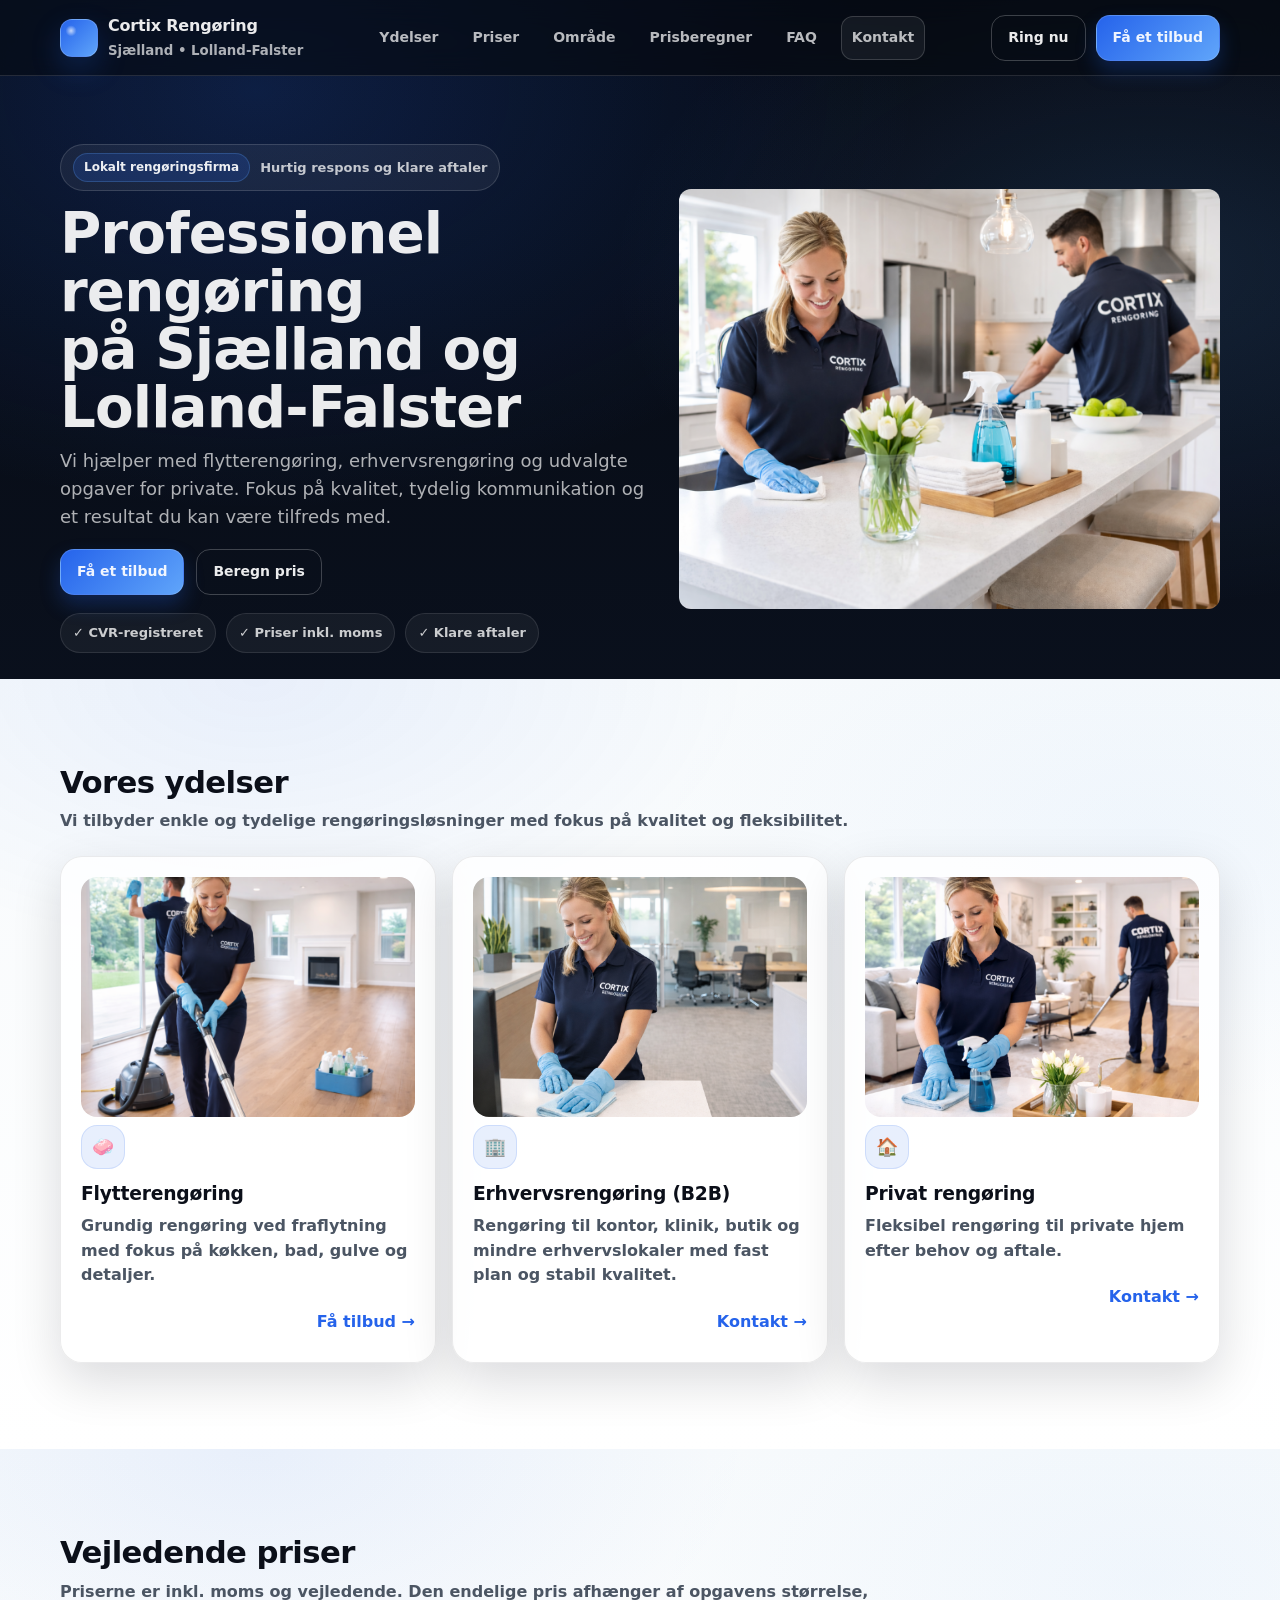
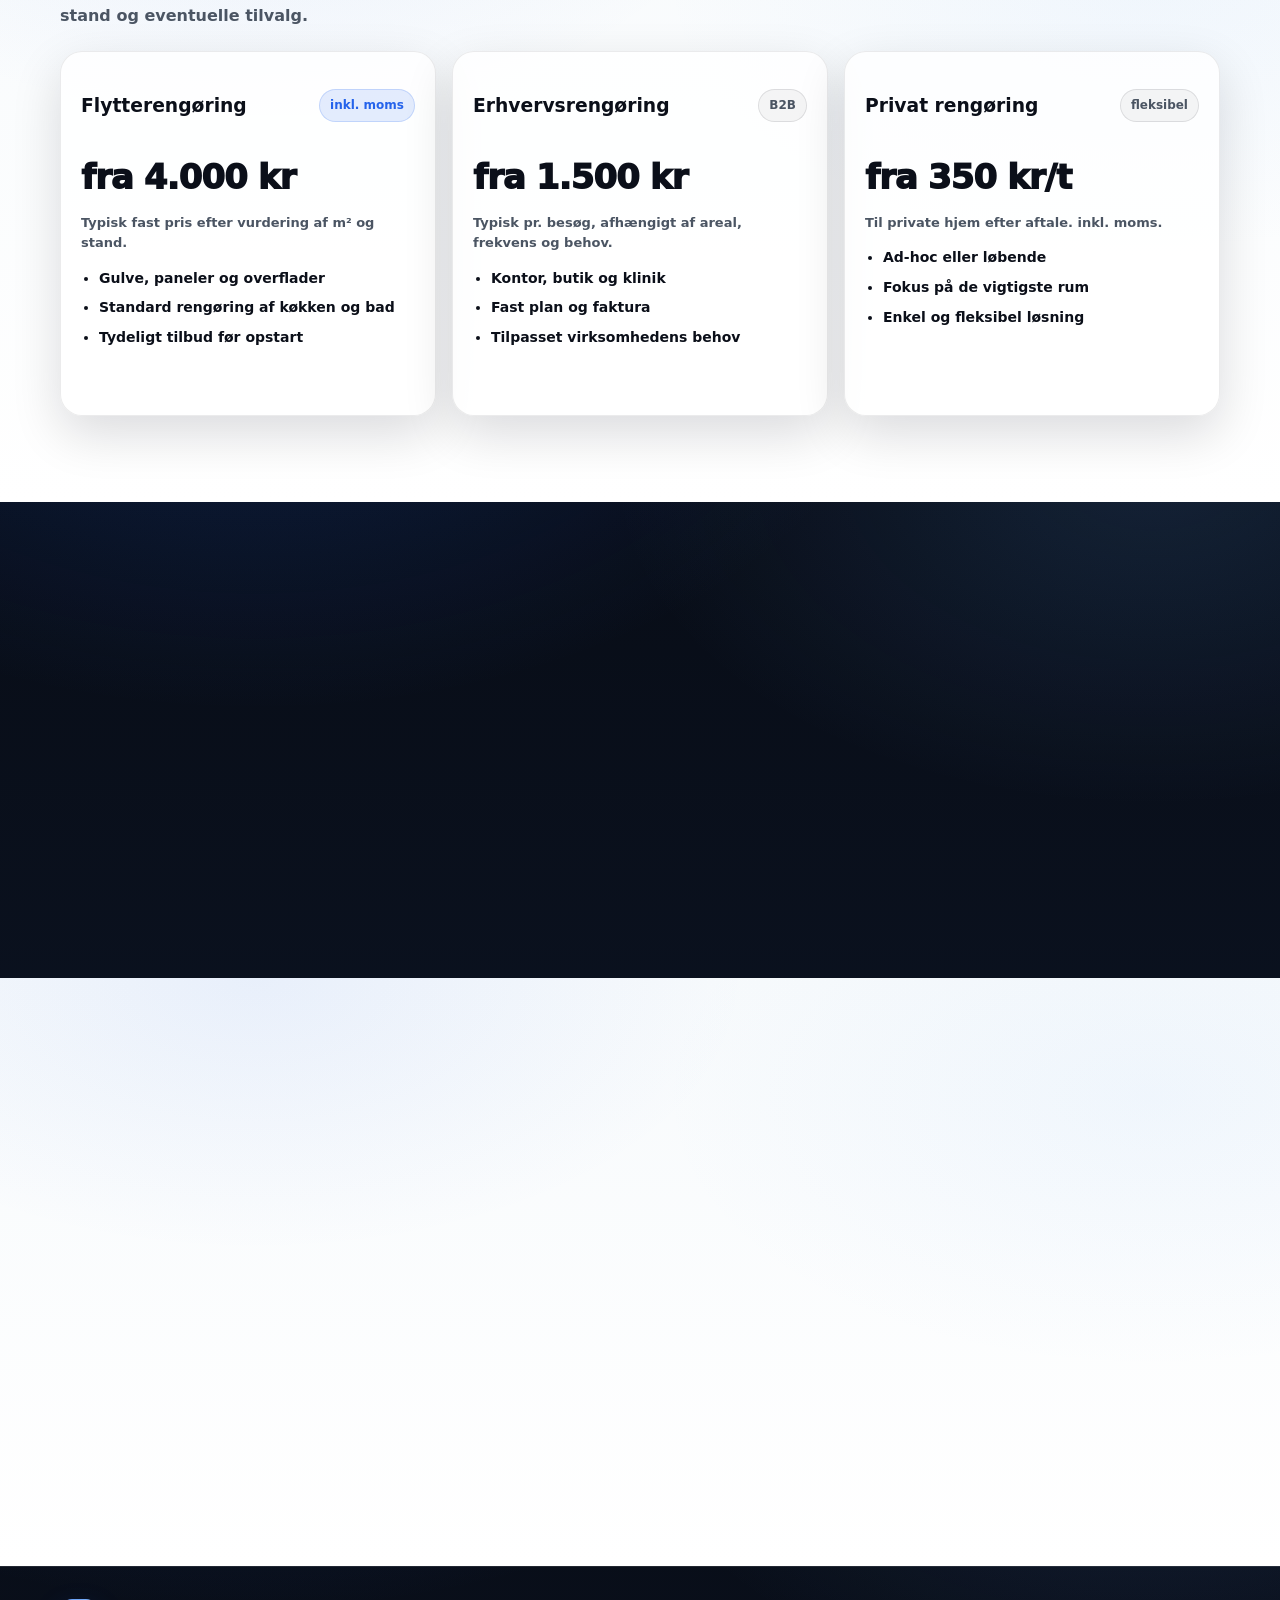
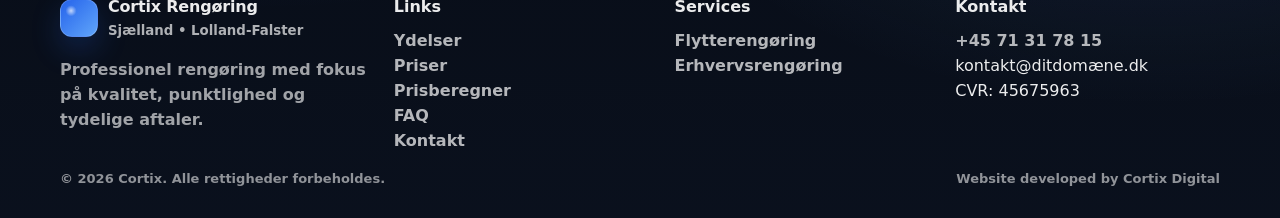
==== commit a09633ce: "form text contrast fix" ====
--- a/index.html
+++ b/index.html
@@ -98,7 +98,7 @@
         </div>
 
         <div class="heroVisual reveal">
-          <img src="images/hero.png" alt="Professionel rengøring" class="heroPhoto">
+          <img src="images/hero.png" alt="Professionel rengøring" class="heroPhoto" loading="lazy">
         </div>
       </div>
     </section>
@@ -114,7 +114,7 @@
 
         <div class="cards3">
           <article class="card reveal">
-            <img src="images/flyt.png" alt="Flytterengøring" class="servicePhoto">
+            <img src="images/flyt.png" alt="Flytterengøring" class="servicePhoto" loading="lazy">
             <div class="cardIcon" aria-hidden="true">🧼</div>
             <h3>Flytterengøring</h3>
             <p>
@@ -127,7 +127,7 @@
           </article>
 
           <article class="card reveal">
-            <img src="images/erhverv.png" alt="Erhvervsrengøring" class="servicePhoto">
+            <img src="images/erhverv.png" alt="Erhvervsrengøring" class="servicePhoto" loading="lazy">
             <div class="cardIcon" aria-hidden="true">🏢</div>
             <h3>Erhvervsrengøring (B2B)</h3>
             <p>
@@ -140,7 +140,7 @@
           </article>
 
           <article class="card reveal">
-            <img src="images/privat.png" alt="Privat rengøring" class="servicePhoto">
+            <img src="images/privat.png" alt="Privat rengøring" class="servicePhoto" loading="lazy">
             <div class="cardIcon" aria-hidden="true">🏠</div>
             <h3>Privat rengøring</h3>
             <p>
@@ -177,7 +177,6 @@
               <li>Standard rengøring af køkken og bad</li>
               <li>Tydeligt tilbud før opstart</li>
             </ul>
-            <a class="btn primary w100" href="#kalkulator">Beregn pris</a>
           </div>
 
           <div class="priceCard reveal">
@@ -392,7 +391,7 @@
               </div>
 
               <div class="resultActions">
-                <a class="btn primary" href="kontakt.html">Send forespørgsel</a>
+                <a class="btn primary" href="kontakt.html" id="calcContactLink">Send forespørgsel</a>
                 <button class="btn" type="button" id="resetBtn">Ny beregning</button>
               </div>
 
--- a/style.css
+++ b/style.css
@@ -1042,4 +1042,62 @@
   object-fit: cover;
   object-position: center;
   border-radius: 16px;
+}
+.hiddenTrap {
+  display: none !important;
+  visibility: hidden !important;
+  opacity: 0 !important;
+  height: 0 !important;
+  overflow: hidden !important;
+  position: absolute !important;
+  left: -9999px !important;
+}
+
+.btn.primary{
+box-shadow:0 10px 20px rgba(37,99,235,.25);
+}
+
+.btn.primary:hover{
+transform:translateY(-2px);
+box-shadow:0 14px 28px rgba(37,99,235,.35);
+}
+
+
+
+
+
+/* Contact form text fix */
+
+.form input,
+.form textarea {
+  color: #0f172a;          /* тёмный текст */
+  background: #ffffff;     /* белый фон */
+}
+
+.form input::placeholder,
+.form textarea::placeholder {
+  color: #64748b;          /* более читаемый placeholder */
+  opacity: 1;
+}
+.contactTitle{
+  color:#0f172a;
+}
+
+.form label{
+  color:#ffffff;
+  font-weight:600;
+}
+.form input,
+.form textarea{
+  border:1px solid rgba(15,23,42,.15);
+  border-radius:10px;
+  padding:12px 14px;
+  transition:all .2s ease;
+}
+
+.form input:focus,
+.form textarea:focus{
+  outline:none;
+  border-color:#2563eb;
+  box-shadow:0 0 0 3px rgba(37,99,235,.15);
 }
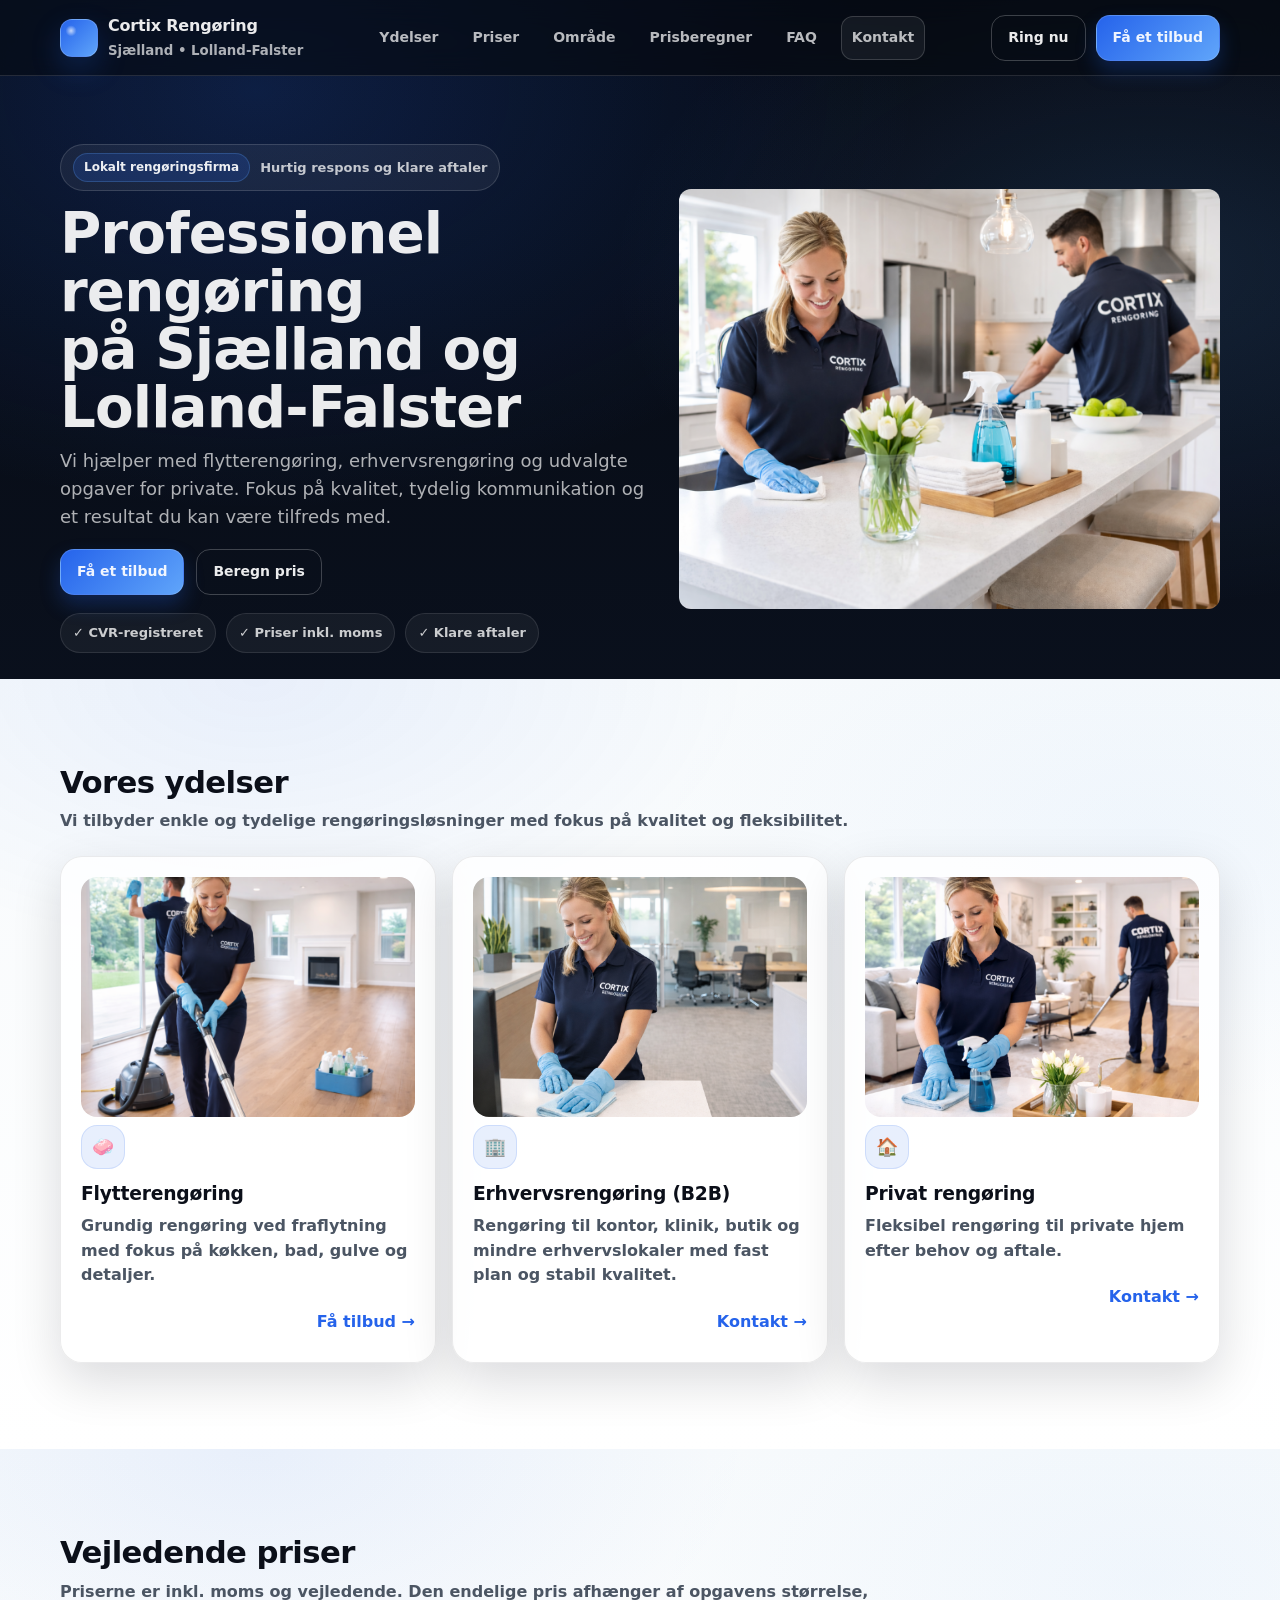
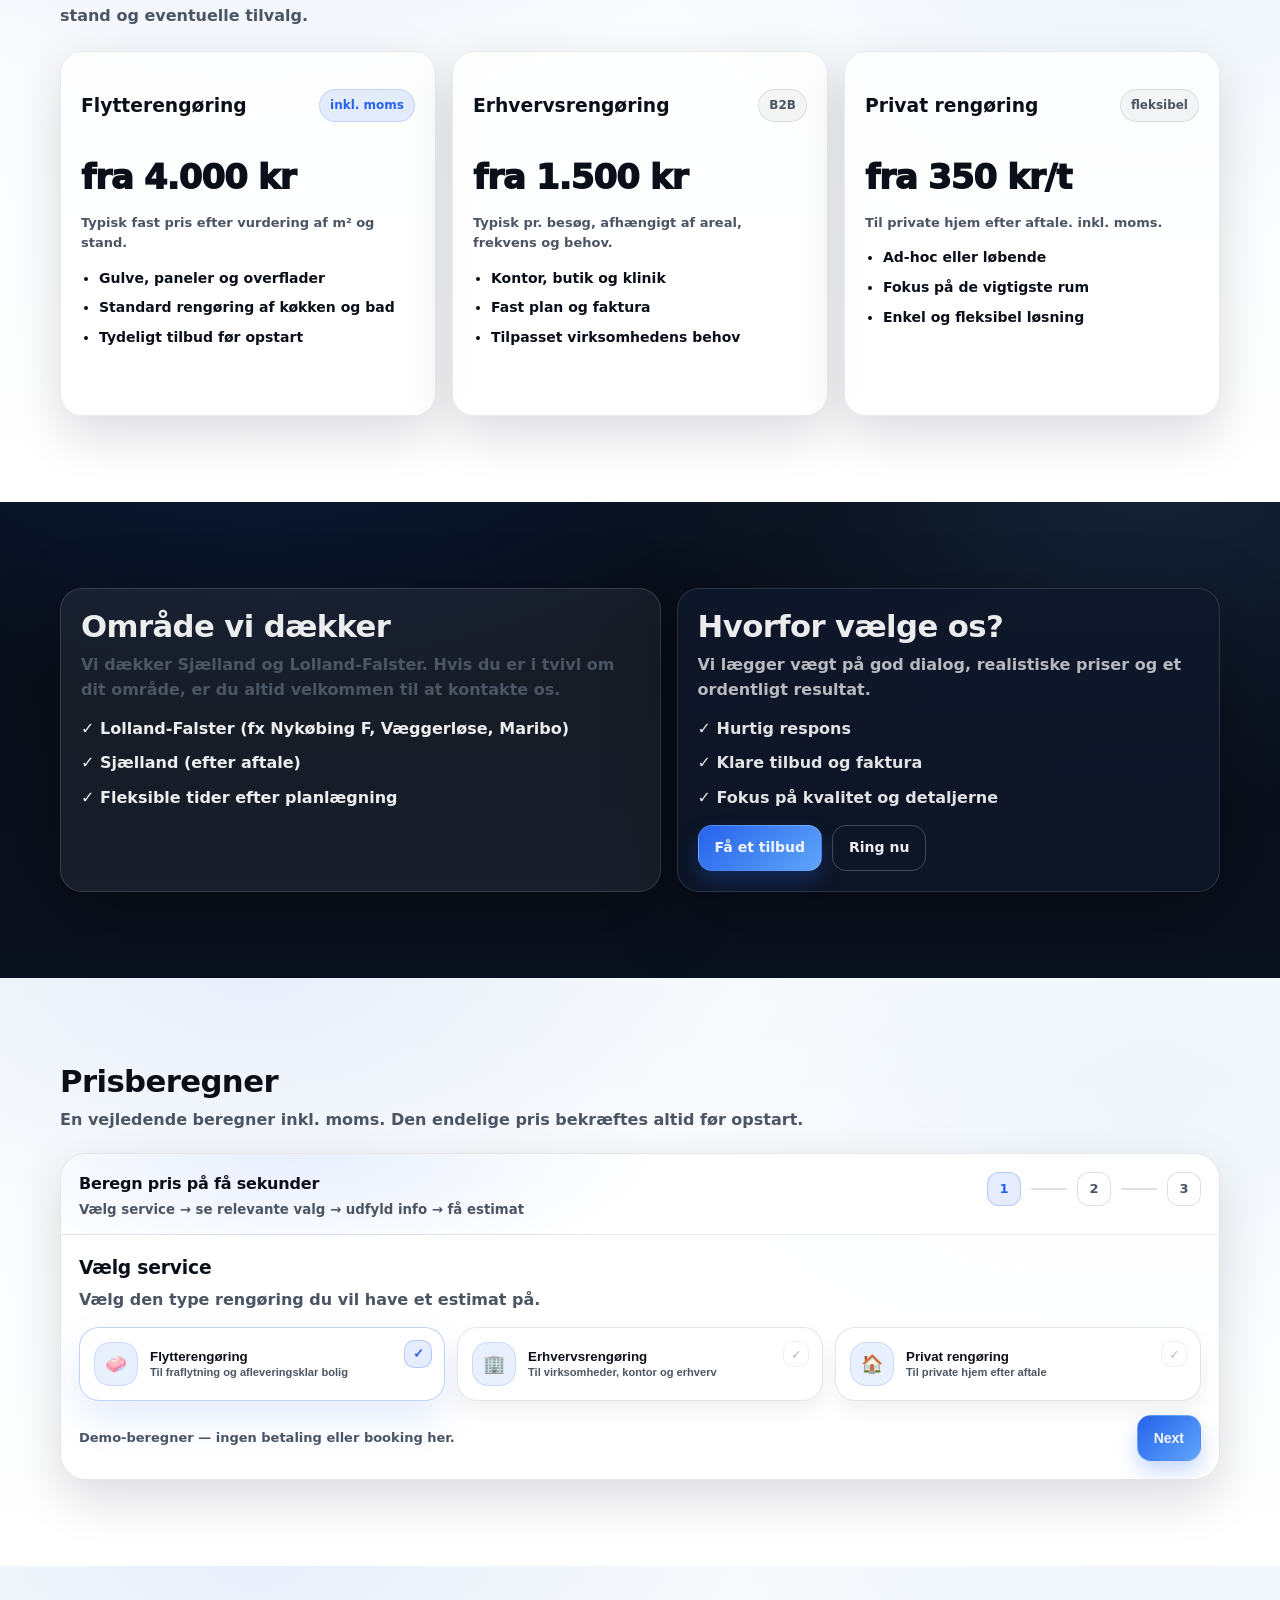
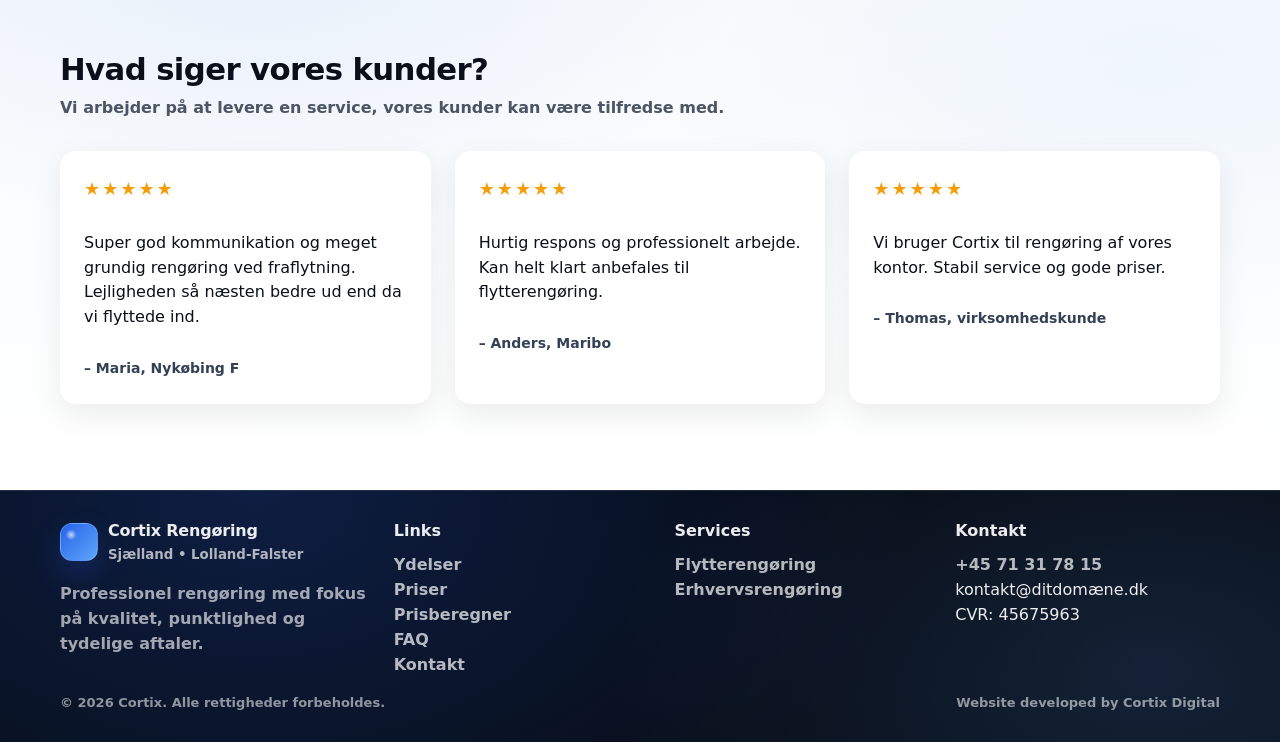
==== commit 477aed94: "new rates bord" ====
--- a/index.html
+++ b/index.html
@@ -403,7 +403,59 @@
         </div>
       </div>
     </section>
-
+<section class="section sectionLight" id="reviews">
+  <div class="container">
+
+    <div class="sectionHead reveal">
+      <h2>Hvad siger vores kunder?</h2>
+      <p class="muted">
+        Vi arbejder på at levere en service, vores kunder kan være tilfredse med.
+      </p>
+    </div>
+
+    <div class="reviewsGrid">
+
+      <div class="reviewCard reveal">
+        <div class="reviewStars">★★★★★</div>
+        <p>
+          Super god kommunikation og meget grundig rengøring ved fraflytning.
+          Lejligheden så næsten bedre ud end da vi flyttede ind.
+        </p>
+        <div class="reviewAuthor">
+          – Maria, Nykøbing F
+        </div>
+      </div>
+
+      <div class="reviewCard reveal">
+        <div class="reviewStars">★★★★★</div>
+        <p>
+          Hurtig respons og professionelt arbejde. Kan helt klart anbefales til flytterengøring.
+        </p>
+        <div class="reviewAuthor">
+          – Anders, Maribo
+        </div>
+      </div>
+
+      <div class="reviewCard reveal">
+        <div class="reviewStars">★★★★★</div>
+        <p>
+          Vi bruger Cortix til rengøring af vores kontor. Stabil service og gode priser.
+        </p>
+        <div class="reviewAuthor">
+          – Thomas, virksomhedskunde
+        </div>
+      </div>
+
+    </div>
+
+    <!--<div class="trustpilotLink">
+      <a href="#" target="_blank">
+        Se flere anmeldelser på Trustpilot →
+      </a>
+    </div>-->
+
+  </div>
+</section>
     <footer class="footer">
       <div class="container footGrid">
         <div>
--- a/style.css
+++ b/style.css
@@ -1100,4 +1100,73 @@
   outline:none;
   border-color:#2563eb;
   box-shadow:0 0 0 3px rgba(37,99,235,.15);
+}
+.formTrust{
+margin-top:12px;
+display:flex;
+flex-direction:column;
+gap:6px;
+font-size:14px;
+color:#ffffff;
+}
+
+.formTrust span{
+display:flex;
+align-items:center;
+gap:6px;
+}
+.btn.primary{
+transition:all .2s ease;
+}
+
+.btn.primary:hover{
+transform:translateY(-2px);
+box-shadow:0 10px 24px rgba(37,99,235,.25);
+}
+.btn.primary:active{
+transform:scale(.98);
+}
+
+.reviewsGrid{
+display:grid;
+grid-template-columns:repeat(auto-fit,minmax(260px,1fr));
+gap:24px;
+margin-top:30px;
+}
+
+.reviewCard{
+background:#ffffff;
+border-radius:16px;
+padding:24px;
+box-shadow:0 10px 30px rgba(0,0,0,0.08);
+display:flex;
+flex-direction:column;
+gap:12px;
+}
+
+.reviewStars{
+color:#f59e0b;
+font-size:18px;
+letter-spacing:2px;
+}
+
+.reviewAuthor{
+font-weight:600;
+color:#334155;
+font-size:14px;
+}
+
+.trustpilotLink{
+margin-top:28px;
+text-align:center;
+}
+
+.trustpilotLink a{
+color:#2563eb;
+font-weight:600;
+text-decoration:none;
+}
+
+.trustpilotLink a:hover{
+text-decoration:underline;
 }
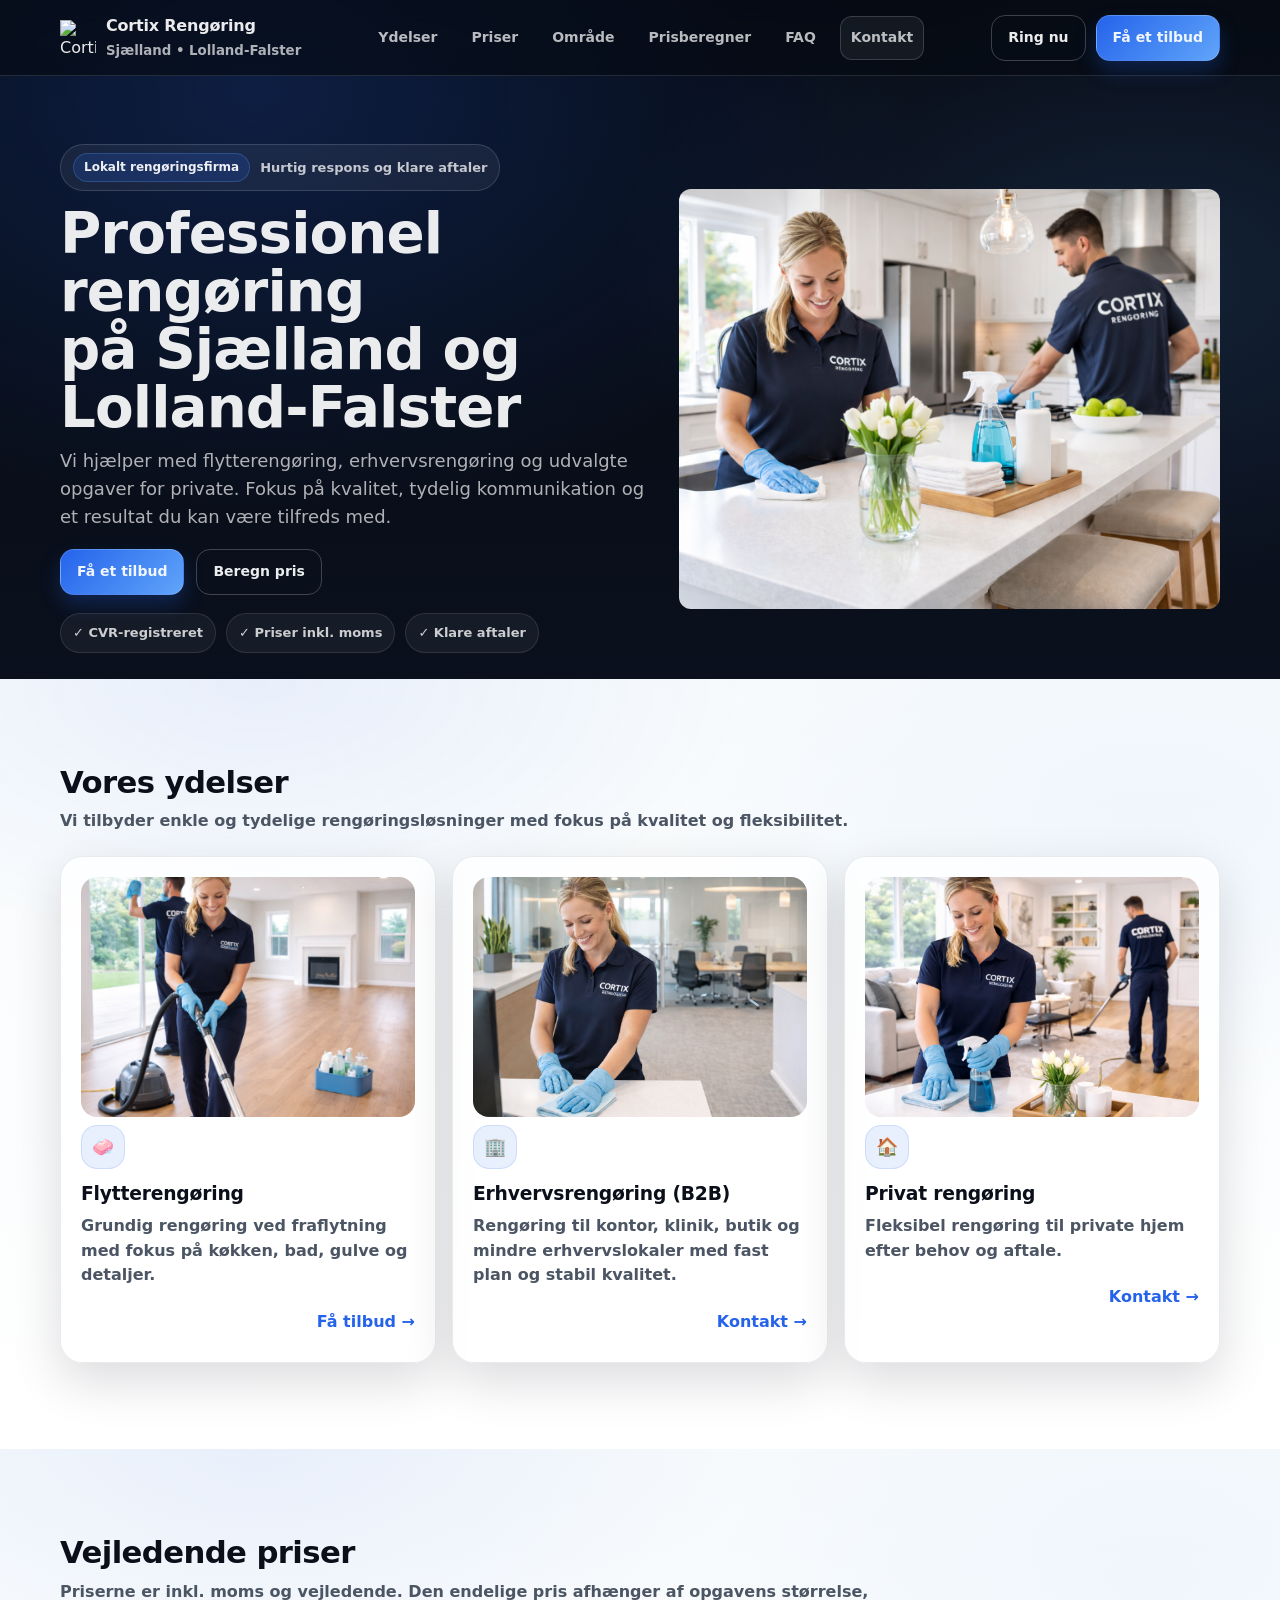
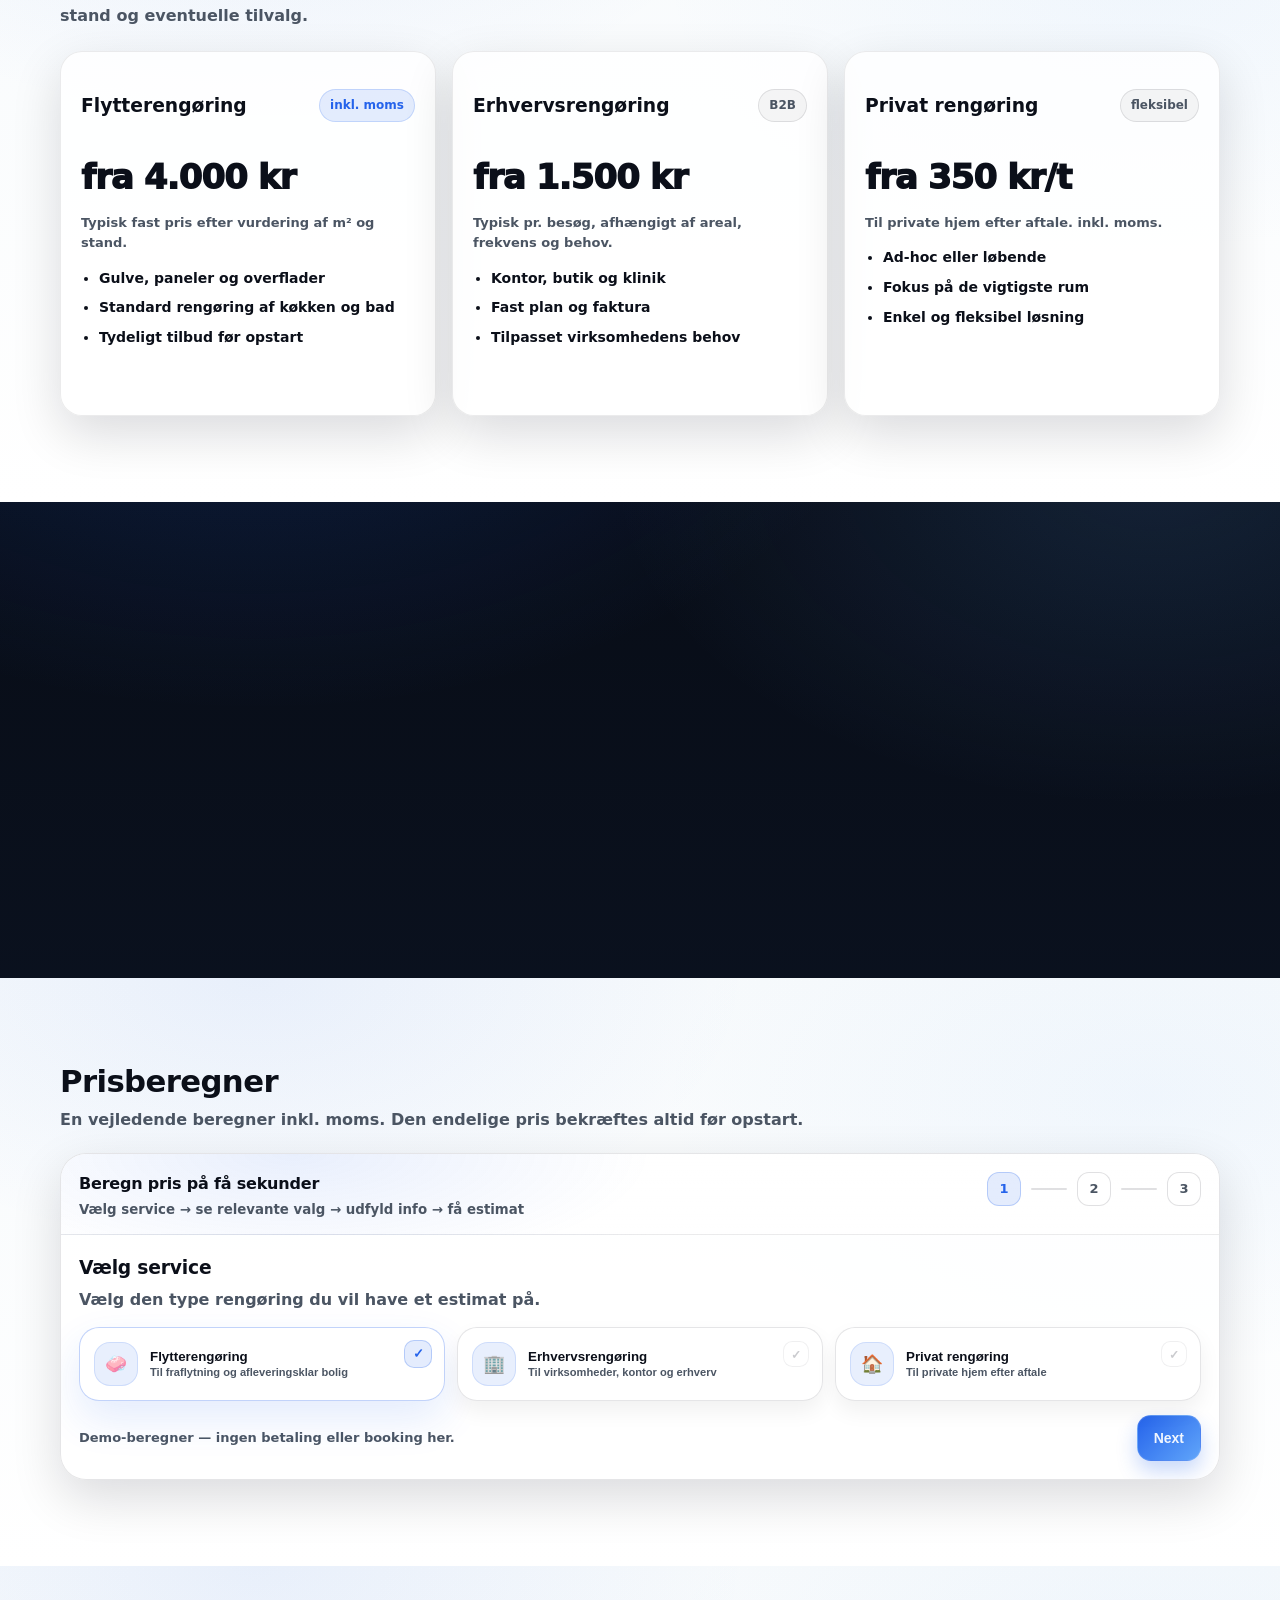
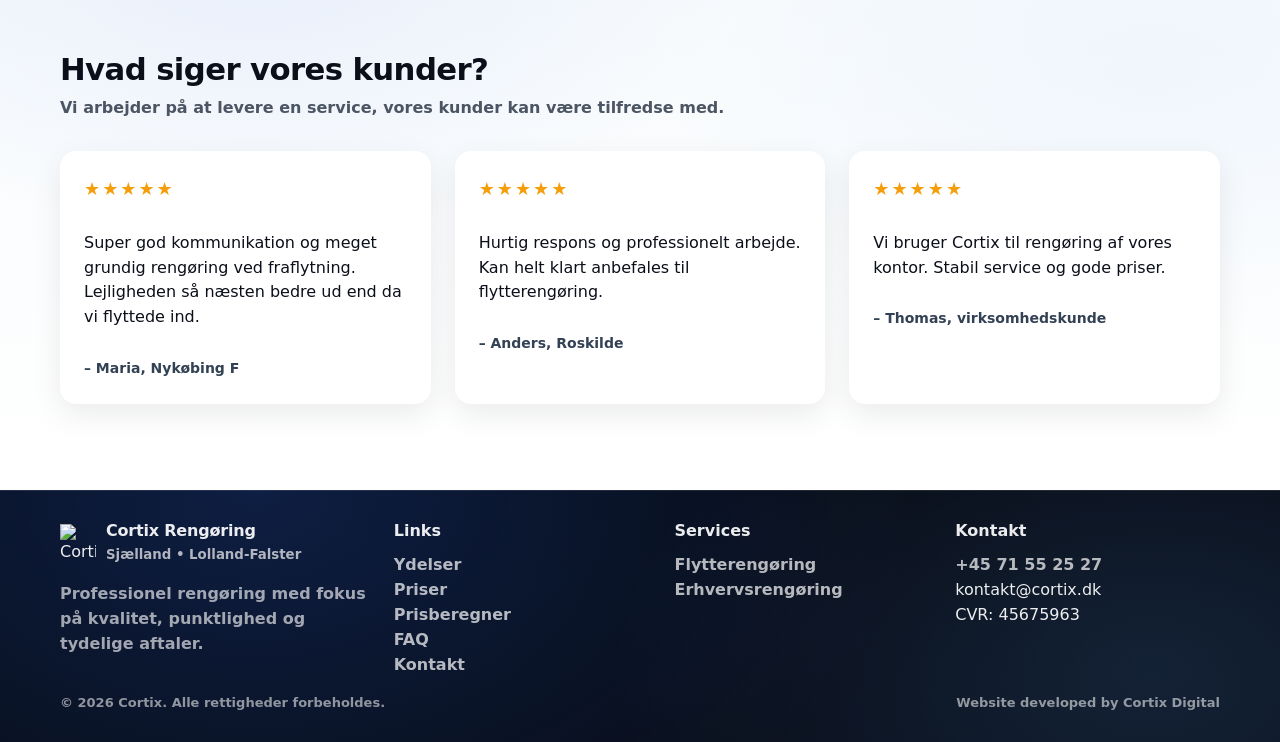
==== commit 3cac133a: "Update" ====
--- a/index.html
+++ b/index.html
@@ -26,7 +26,7 @@
   <header class="header" id="top">
     <div class="container navwrap">
       <a class="brand" href="index.html">
-        <span class="logo" aria-hidden="true"></span>
+        <img src="logo.png" alt="Cortix Rengøring logo" class="logo">
         <span class="brandText">
           <b>Cortix Rengøring</b>
           <small>Sjælland • Lolland-Falster</small>
@@ -43,7 +43,7 @@
       </nav>
 
       <div class="navActions">
-        <a class="btn ghost" href="tel:+4571317815" aria-label="Ring til os">Ring nu</a>
+        <a class="btn ghost" href="tel:+4571552527" aria-label="Ring til os">Ring nu</a>
         <a class="btn primary" href="kontakt.html">Få et tilbud</a>
         <button class="iconBtn" id="burger" aria-label="Åbn menu" aria-expanded="false" aria-controls="mobileMenu">
           <svg width="20" height="20" viewBox="0 0 24 24" fill="none" aria-hidden="true">
@@ -62,7 +62,7 @@
         <a href="faq.html">FAQ</a>
         <a href="kontakt.html">Kontakt</a>
         <div class="mobileCTA">
-          <a class="btn ghost" href="tel:+4571317815">Ring nu</a>
+          <a class="btn ghost" href="tel:+4571552527">Ring nu</a>
           <a class="btn primary" href="kontakt.html">Få et tilbud</a>
         </div>
       </div>
@@ -238,7 +238,7 @@
           </ul>
           <div class="inlineActions">
             <a class="btn primary" href="kontakt.html">Få et tilbud</a>
-            <a class="btn ghost" href="tel:+4571317815">Ring nu</a>
+            <a class="btn ghost" href="tel:+4571552527">Ring nu</a>
           </div>
         </div>
       </div>
@@ -432,7 +432,7 @@
           Hurtig respons og professionelt arbejde. Kan helt klart anbefales til flytterengøring.
         </p>
         <div class="reviewAuthor">
-          – Anders, Maribo
+          – Anders, Roskilde
         </div>
       </div>
 
@@ -460,7 +460,7 @@
       <div class="container footGrid">
         <div>
           <div class="brand footBrand">
-            <span class="logo" aria-hidden="true"></span>
+            <img src="logo.png" alt="Cortix Rengøring logo" class="logo">
             <span class="brandText">
               <b>Cortix Rengøring</b>
               <small>Sjælland • Lolland-Falster</small>
@@ -488,8 +488,8 @@
 
         <div>
           <h4>Kontakt</h4>
-          <a href="tel:+4571317815">+45 71 31 78 15</a><br/>
-          <span>kontakt@ditdomæne.dk</span><br/>
+          <a href="tel:+4571317815">+45 71 55 25 27</a><br/>
+          <span>kontakt@cortix.dk</span><br/>
           <span>CVR: 45675963</span>
         </div>
       </div>
--- a/style.css
+++ b/style.css
@@ -63,13 +63,9 @@
   min-width: 220px;
 }
 .logo{
-  width:38px; height:38px;
-  border-radius: 12px;
-  background:
-    radial-gradient(10px 10px at 28% 30%, rgba(255,255,255,.7), transparent 55%),
-    linear-gradient(135deg, var(--brand), var(--brand2));
-  border: 1px solid rgba(255,255,255,.18);
-  box-shadow: 0 12px 30px rgba(37,99,235,.24);
+width:36px;
+height:36px;
+object-fit:contain;
 }
 .brandText b{ display:block; letter-spacing:-0.2px; }
 .brandText small{ display:block; color: var(--muted); font-weight:650; margin-top:2px; }
@@ -1169,4 +1165,5 @@
 
 .trustpilotLink a:hover{
 text-decoration:underline;
-}+}
+
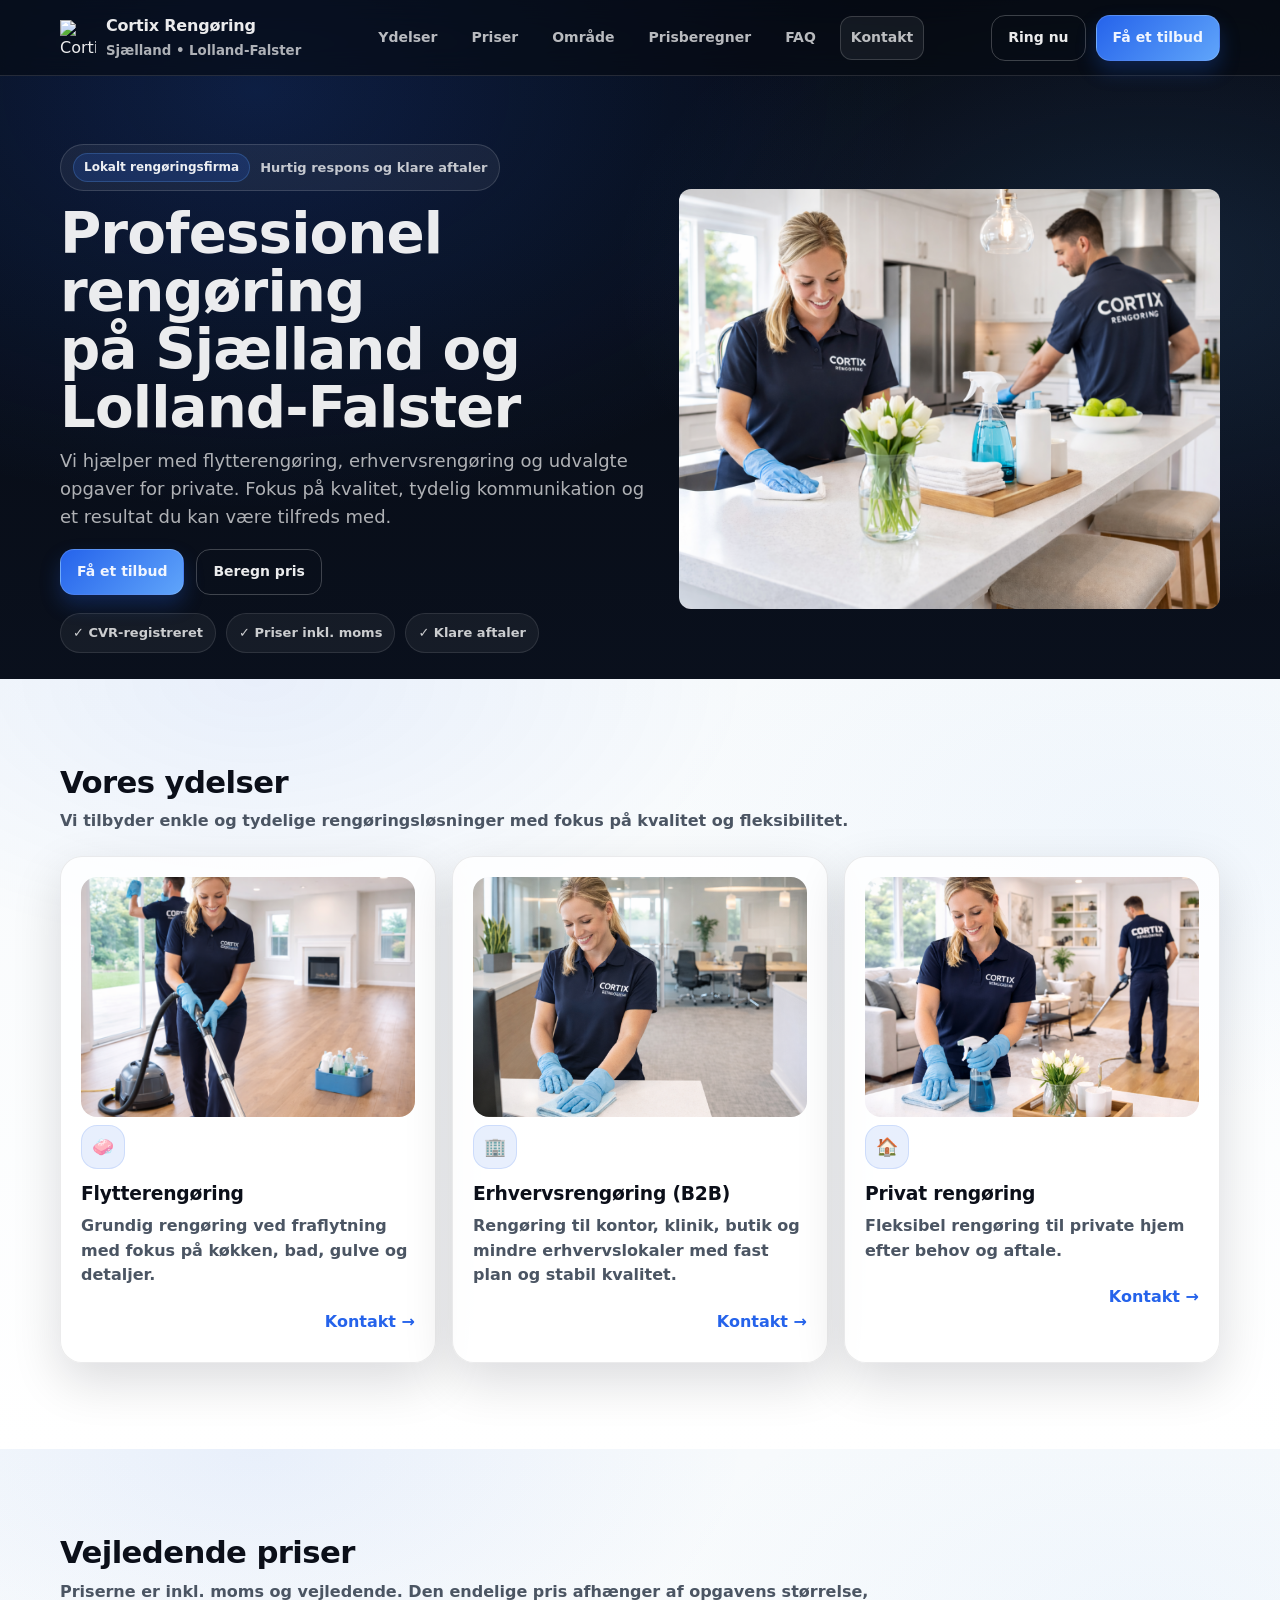
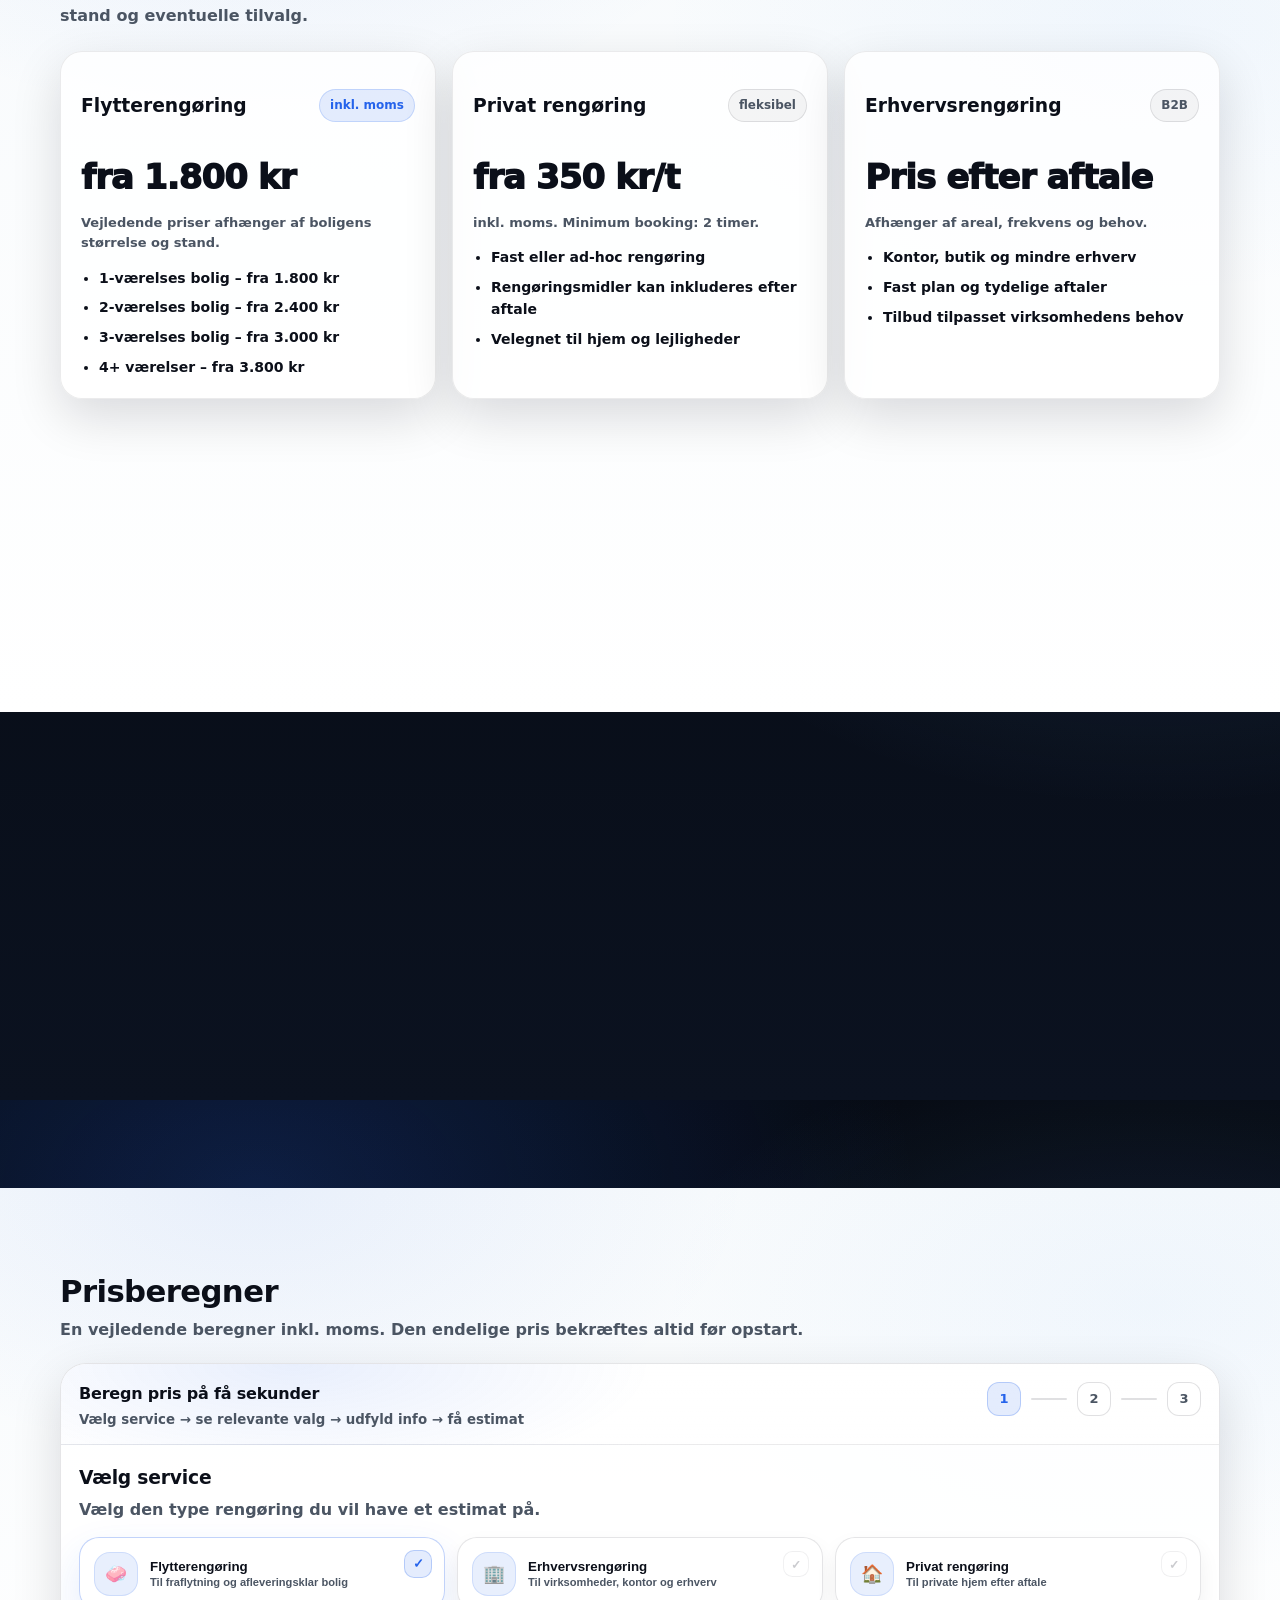
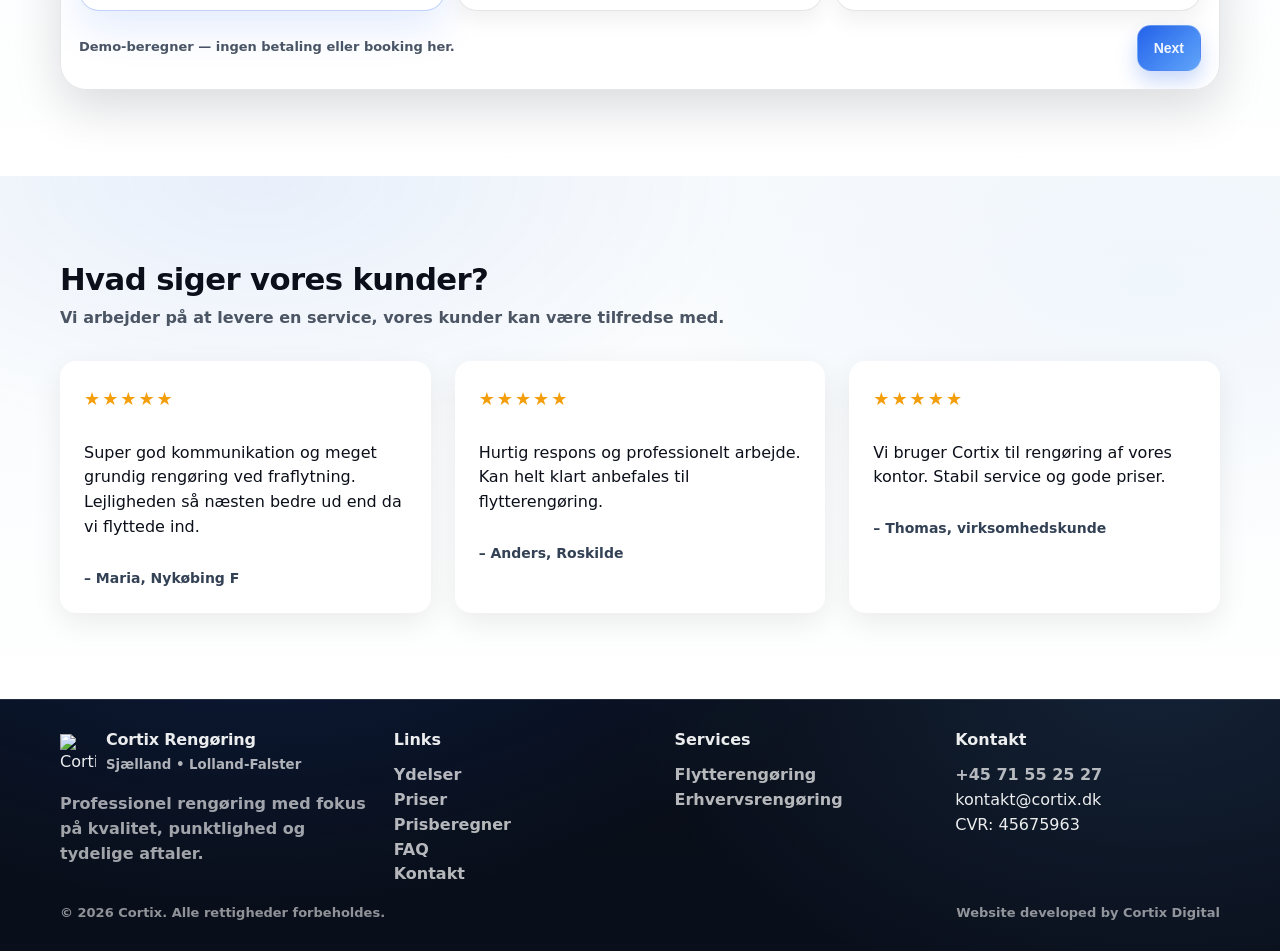
==== commit c165a56e: "Last update before start" ====
--- a/index.html
+++ b/index.html
@@ -122,7 +122,7 @@
             </p>
             <div class="cardActions">
               <a class="btn small" href="flytterengoring.html">Læs mere</a>
-              <a class="link" href="kontakt.html">Få tilbud →</a>
+              <a class="link" href="kontakt.html">Kontakt →</a>
             </div>
           </article>
 
@@ -165,49 +165,57 @@
         </div>
 
         <div class="pricingGrid">
-          <div class="priceCard reveal">
-            <div class="priceTop">
-              <h3>Flytterengøring</h3>
-              <span class="badge">inkl. moms</span>
-            </div>
-            <div class="price">fra 4.000 kr</div>
-            <p class="mutedSm">Typisk fast pris efter vurdering af m² og stand.</p>
-            <ul class="list">
-              <li>Gulve, paneler og overflader</li>
-              <li>Standard rengøring af køkken og bad</li>
-              <li>Tydeligt tilbud før opstart</li>
-            </ul>
-          </div>
-
-          <div class="priceCard reveal">
-            <div class="priceTop">
-              <h3>Erhvervsrengøring</h3>
-              <span class="badge ghost">B2B</span>
-            </div>
-            <div class="price">fra 1.500 kr</div>
-            <p class="mutedSm">Typisk pr. besøg, afhængigt af areal, frekvens og behov.</p>
-            <ul class="list">
-              <li>Kontor, butik og klinik</li>
-              <li>Fast plan og faktura</li>
-              <li>Tilpasset virksomhedens behov</li>
-            </ul>
-            <a class="btn w100" href="kontakt.html">Kontakt</a>
-          </div>
-
-          <div class="priceCard reveal">
-            <div class="priceTop">
-              <h3>Privat rengøring</h3>
-              <span class="badge ghost">fleksibel</span>
-            </div>
-            <div class="price">fra 350 kr/t</div>
-            <p class="mutedSm">Til private hjem efter aftale. inkl. moms.</p>
-            <ul class="list">
-              <li>Ad-hoc eller løbende</li>
-              <li>Fokus på de vigtigste rum</li>
-              <li>Enkel og fleksibel løsning</li>
-            </ul>
-            <a class="btn w100" href="kontakt.html">Kontakt</a>
-          </div>
+  <div class="priceCard reveal">
+    <div class="priceTop">
+      <h3>Flytterengøring</h3>
+      <span class="badge">inkl. moms</span>
+    </div>
+    <div class="price">fra 1.800 kr</div>
+    <p class="mutedSm">Vejledende priser afhænger af boligens størrelse og stand.</p>
+    <ul class="list">
+      <li>1-værelses bolig – fra 1.800 kr</li>
+      <li>2-værelses bolig – fra 2.400 kr</li>
+      <li>3-værelses bolig – fra 3.000 kr</li>
+      <li>4+ værelser – fra 3.800 kr</li>
+    </ul>
+  </div>
+
+  <div class="priceCard reveal">
+    <div class="priceTop">
+      <h3>Privat rengøring</h3>
+      <span class="badge ghost">fleksibel</span>
+    </div>
+    <div class="price">fra 350 kr/t</div>
+    <p class="mutedSm">inkl. moms. Minimum booking: 2 timer.</p>
+    <ul class="list">
+      <li>Fast eller ad-hoc rengøring</li>
+      <li>Rengøringsmidler kan inkluderes efter aftale</li>
+      <li>Velegnet til hjem og lejligheder</li>
+    </ul>
+  </div>
+
+  <div class="priceCard reveal">
+    <div class="priceTop">
+      <h3>Erhvervsrengøring</h3>
+      <span class="badge ghost">B2B</span>
+    </div>
+    <div class="price">Pris efter aftale</div>
+    <p class="mutedSm">Afhænger af areal, frekvens og behov.</p>
+    <ul class="list">
+      <li>Kontor, butik og mindre erhverv</li>
+      <li>Fast plan og tydelige aftaler</li>
+      <li>Tilbud tilpasset virksomhedens behov</li>
+    </ul>
+  </div>
+</div>
+<div class="priceInfoBox reveal">
+  <h3>Hvad er typisk inkluderet?</h3>
+  <ul class="priceInfoList">
+    <li>✔ Priserne er inkl. moms</li>
+    <li>✔ Uforpligtende tilbud</li>
+    <li>✔ Klar aftale før opstart</li>
+    <li>✔ Mulighed for tilvalg efter behov</li>
+  </ul>
         </div>
       </div>
     </section>
@@ -220,8 +228,8 @@
             Vi dækker Sjælland og Lolland-Falster. Hvis du er i tvivl om dit område, er du altid velkommen til at kontakte os.
           </p>
           <ul class="bullets">
-            <li>✓ Lolland-Falster (fx Nykøbing F, Væggerløse, Maribo)</li>
-            <li>✓ Sjælland (efter aftale)</li>
+            <li>✓ Lolland-Falster</li>
+            <li>✓ Sjælland</li>
             <li>✓ Fleksible tider efter planlægning</li>
           </ul>
         </div>
--- a/style.css
+++ b/style.css
@@ -1167,3 +1167,27 @@
 text-decoration:underline;
 }
 
+
+.priceInfoBox{
+  margin-top: 22px;
+  border-radius: 18px;
+  background: rgba(255,255,255,.82);
+  border: 1px solid rgba(2,6,23,.08);
+  box-shadow: var(--shadowSoft);
+  padding: 20px;
+}
+
+.priceInfoBox h3{
+  margin: 0 0 10px;
+  color: var(--darkText);
+  letter-spacing: -0.2px;
+}
+
+.priceInfoList{
+  margin: 0;
+  padding-left: 18px;
+  display: grid;
+  gap: 8px;
+  color: var(--darkMuted);
+  font-weight: 600;
+}
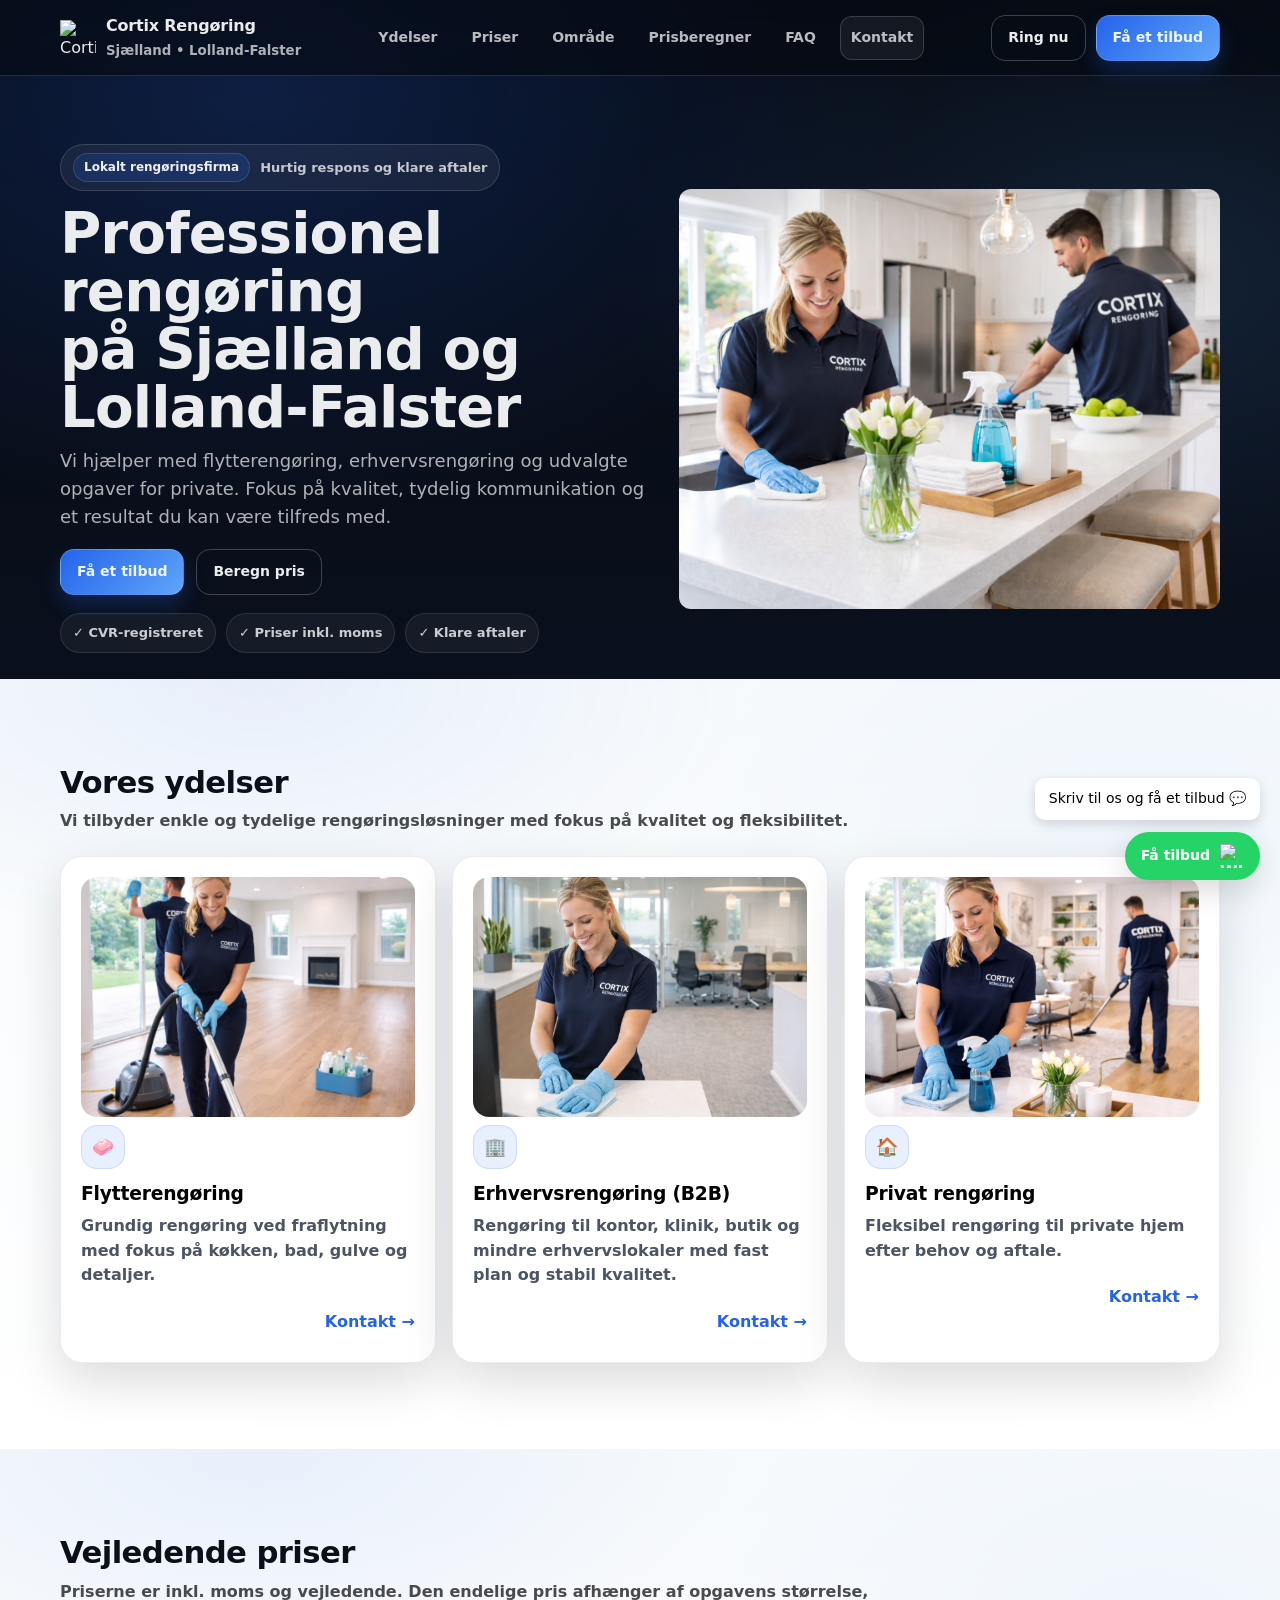
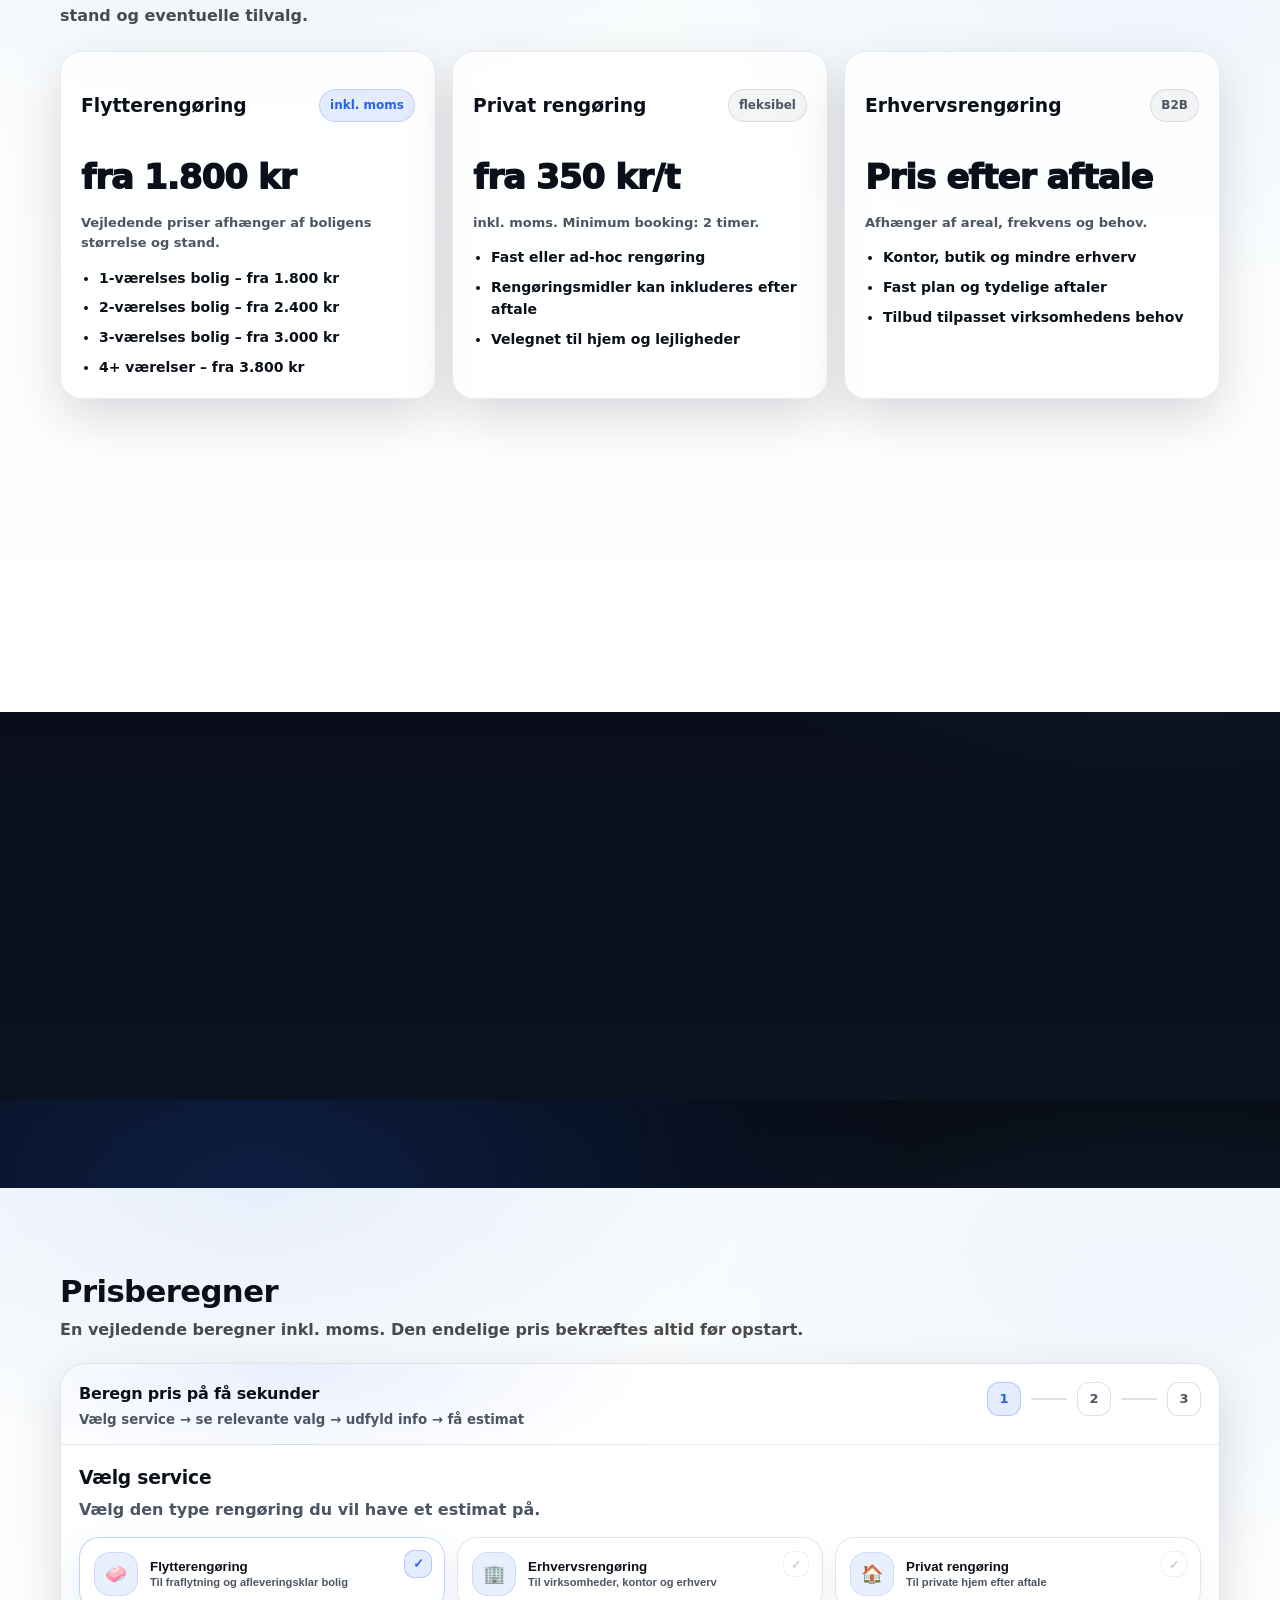
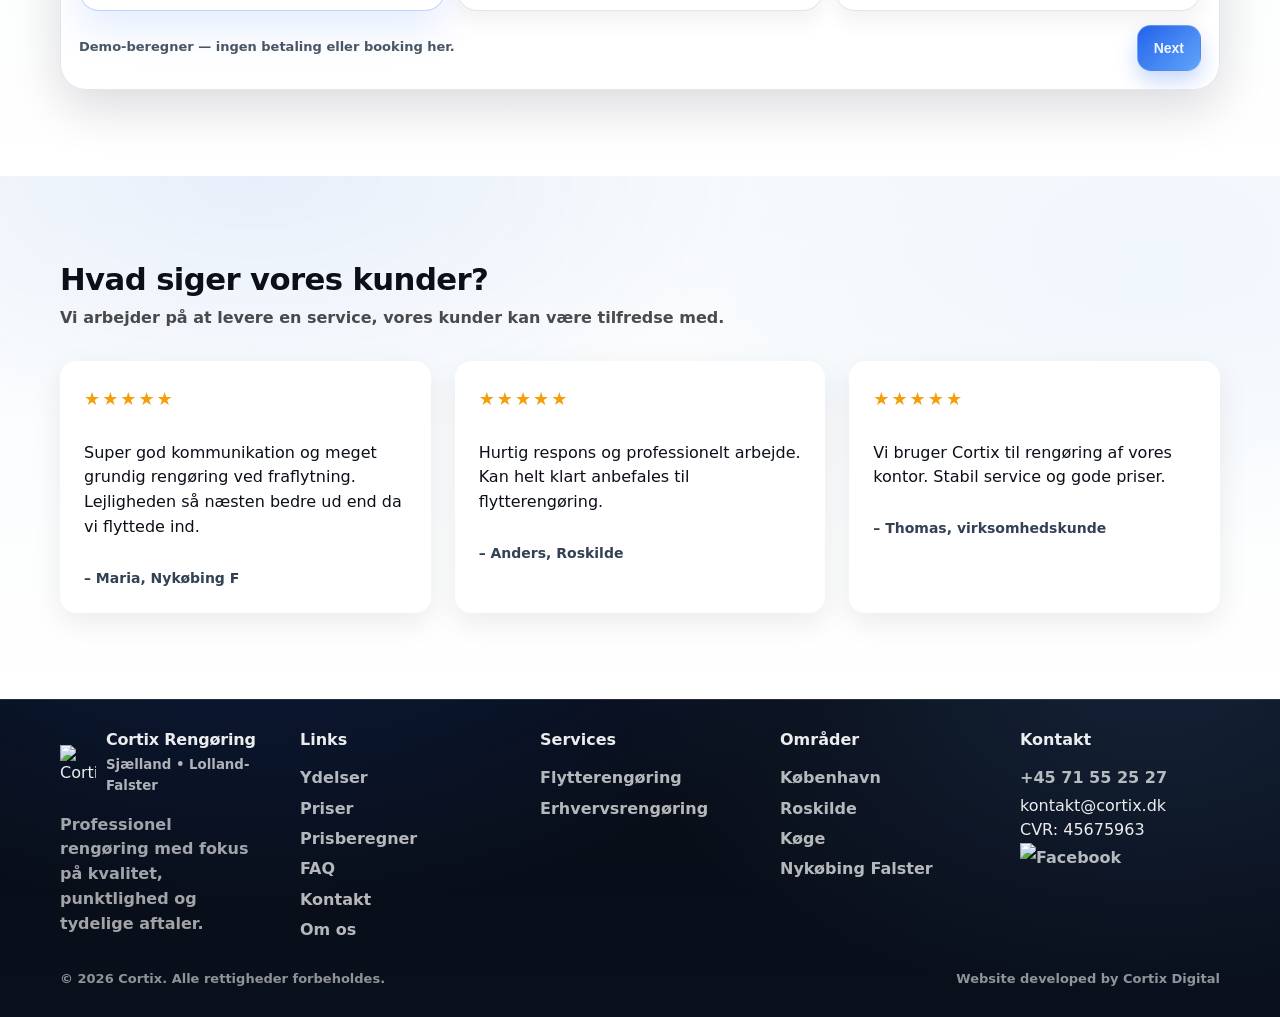
==== commit 73c27bc4: "New updates and new branch" ====
--- a/index.html
+++ b/index.html
@@ -224,7 +224,7 @@
       <div class="container twoCol">
         <div class="panel reveal">
           <h2>Område vi dækker</h2>
-          <p class="muted">
+          <p class="muted mutedOnDark">
             Vi dækker Sjælland og Lolland-Falster. Hvis du er i tvivl om dit område, er du altid velkommen til at kontakte os.
           </p>
           <ul class="bullets">
@@ -468,7 +468,7 @@
       <div class="container footGrid">
         <div>
           <div class="brand footBrand">
-            <img src="logo.png" alt="Cortix Rengøring logo" class="logo">
+            <img src="logo.png" alt="Cortix Rengøring København logo" class="logo">
             <span class="brandText">
               <b>Cortix Rengøring</b>
               <small>Sjælland • Lolland-Falster</small>
@@ -485,13 +485,33 @@
           <a href="#priser">Priser</a><br/>
           <a href="#kalkulator">Prisberegner</a><br/>
           <a href="faq.html">FAQ</a><br/>
-          <a href="kontakt.html">Kontakt</a>
+          <a href="kontakt.html">Kontakt</a><br/>
+          <a href="omos.html">Om os</a>
         </div>
 
         <div>
           <h4>Services</h4>
           <a href="flytterengoring.html">Flytterengøring</a><br/>
           <a href="erhvervsrengoring.html">Erhvervsrengøring</a>
+        </div>
+
+        <div>
+        <h4>Områder</h4>
+        <a href="rengoring-kobenhavn.html">
+          København
+        </a><br/>
+    
+        <a href="rengoring-roskilde.html">
+          Roskilde
+        </a><br/>
+    
+        <a href="rengoring-koge.html">
+          Køge
+        </a><br/>
+    
+        <a href="rengoring-nykobing-falster.html">
+          Nykøbing Falster
+        </a>
         </div>
 
         <div>
@@ -499,6 +519,15 @@
           <a href="tel:+4571317815">+45 71 55 25 27</a><br/>
           <span>kontakt@cortix.dk</span><br/>
           <span>CVR: 45675963</span>
+          <div class="social-icon">
+            <a href="https://www.facebook.com/share/1DNbtofZaX/?mibextid=wwXIfr"
+               target="_blank"
+               aria-label="Facebook">
+
+              <img src="https://cdn-icons-png.flaticon.com/512/733/733547.png" alt="Facebook">
+            </a>
+
+</div>
         </div>
       </div>
 
@@ -506,7 +535,24 @@
         <span>© <span id="year"></span> Cortix. Alle rettigheder forbeholdes.</span>
         <span>Website developed by Cortix Digital</span>
       </div>
+  </a>
     </footer>
   </main>
+  <a href="https://wa.me/4571317815?text=Hej!%20Jeg%20vil%20gerne%20have%20et%20tilbud" 
+   class="whatsapp-button" 
+   target="_blank">
+   
+   <span class="whatsapp-text">Få tilbud</span>
+   <img src="https://cdn-icons-png.flaticon.com/512/733/733585.png" alt="WhatsApp">
+</a>
+<div class="whatsapp-popup">
+  Skriv til os og få et tilbud 💬
+</div>
+<script>
+  setTimeout(() => {
+    const popup = document.querySelector('.whatsapp-popup');
+    if (popup) popup.style.display = 'none';
+  }, 5000);
+</script>
 </body>
-</html>
+</html>
--- a/style.css
+++ b/style.css
@@ -242,7 +242,7 @@
 }
 .muted{
   margin:0;
-  color: var(--darkMuted);
+  color: rgba(0, 0, 0, 0.7);
   font-weight: 560;
 }
 .mutedSm{
@@ -260,12 +260,15 @@
 }
 .card{
   border-radius: var(--r-lg);
-  background: rgba(255,255,255,.78);
+  background: rgb(255, 255, 255);
   border: 1px solid rgba(2,6,23,.08);
   box-shadow: var(--shadowSoft);
   padding: 20px;
   transition: transform .16s ease, box-shadow .16s ease;
   overflow:hidden;
+}
+.card h3{
+  color: rgb(0, 0, 0);
 }
 .card:hover{
   transform: translateY(-4px);
@@ -361,7 +364,8 @@
   padding: 20px;
 }
 .panel.dark{
-  background: linear-gradient(180deg, rgba(15,23,42,.92), rgba(15,23,42,.78));
+  /*background: linear-gradient(180deg, rgba(15,23,42,.92), rgba(15,23,42,.78));*/
+  background: rgb(29, 39, 98);
   border-color: rgba(255,255,255,.12);
 }
 .bullets{
@@ -839,12 +843,12 @@
 }
 .footGrid{
   display:grid;
-  grid-template-columns: 1.2fr 1fr 1fr 1fr;
-  gap: 16px;
-  align-items:start;
+  grid-template-columns:repeat(auto-fit,minmax(180px,1fr));
+  gap:40px;
+  align-items:flex-start;
 }
 .footer h4{ margin: 0 0 10px; color: rgba(255,255,255,.92); }
-.footer a{ color: rgba(255,255,255,.70); font-weight: 650; }
+.footer a{ color: rgba(255,255,255,.70); font-weight: 650; line-height:1.9; }
 .footer a:hover{ color: rgba(255,255,255,.92); }
 .footBrand{ margin-bottom: 10px; }
 .footText{ color: rgba(255,255,255,.62); font-weight: 650; max-width: 48ch; }
@@ -1190,4 +1194,551 @@
   gap: 8px;
   color: var(--darkMuted);
   font-weight: 600;
+}
+
+.social-icon img {
+  width: 28px;
+  height: 28px;
+  transition: 0.3s;
+}
+
+.social-icon img:hover {
+  transform: scale(1.1);
+  opacity: 0.8;
+}
+
+.whatsapp-button{
+  position:fixed;
+  bottom:20px;
+  right:20px;
+  z-index:999;
+
+  display:flex;
+  align-items:center;
+  gap:10px;
+
+  background:#25d366;
+  color:#fff;
+
+  padding:12px 16px;
+  border-radius:999px;
+
+  text-decoration:none;
+  font-weight:600;
+
+  box-shadow:0 10px 30px rgba(0,0,0,0.15);
+
+  transition:0.25s ease;
+}
+
+.whatsapp-button:hover{
+  transform:translateY(-2px);
+}
+
+.whatsapp-button img{
+  width:24px;
+  height:24px;
+}
+
+.whatsapp-text{
+  font-size:14px;
+}
+.whatsapp-popup {
+  position: fixed;
+  right: 20px;
+  bottom: 80px;
+  background: rgb(255, 255, 255);
+  color: black;
+  padding: 10px 14px;
+  border-radius: 10px;
+  font-size: 14px;
+  box-shadow: 0 4px 12px rgba(0,0,0,0.15);
+  animation: fadeIn 1s ease;
+  z-index: 998;
+}
+
+@keyframes fadeIn {
+  from { opacity: 0; transform: translateY(10px); }
+  to { opacity: 1; transform: translateY(0); }
+}
+
+
+.cityGrid{
+  display:grid;
+  grid-template-columns:repeat(auto-fit,minmax(240px,1fr));
+  gap:24px;
+  margin-top:40px;
+}
+
+.cityCard{
+  background:#fff;
+  padding:28px;
+  border-radius:20px;
+  box-shadow:0 10px 30px rgba(0,0,0,0.06);
+  transition:0.3s;
+}
+
+.cityCard:hover{
+  transform:translateY(-5px);
+}
+
+.cityCard h3{
+  margin-bottom:14px;
+}
+
+.cityCard p{
+  margin-bottom:20px;
+  color:#666;
+  line-height:1.7;
+}
+
+.ctaSection{
+  padding:90px 0;
+}
+
+.ctaBox{
+  background:#111827;
+  color:#fff;
+  border-radius:28px;
+  padding:70px 40px;
+  text-align:center;
+}
+
+.ctaBox h2{
+  font-size:42px;
+  margin-bottom:18px;
+}
+
+.ctaBox p{
+  max-width:700px;
+  margin:0 auto 30px;
+  color:rgba(255,255,255,0.8);
+  line-height:1.8;
+}
+
+
+.serviceArea{
+  padding:100px 0;
+}
+
+.serviceAreaBox{
+  display:grid;
+  grid-template-columns:1fr 1fr;
+  gap:60px;
+  align-items:center;
+  background:#fff;
+  border-radius:30px;
+  padding:50px;
+  box-shadow:0 10px 40px rgba(0,0,0,0.06);
+}
+
+.serviceMap img{
+  width:100%;
+  border-radius:20px;
+}
+
+.serviceContent h2{
+  font-size:42px;
+  margin:20px 0;
+  color: #0f172a;
+}
+
+.serviceContent p{
+  color:#666;
+  line-height:1.8;
+  margin-bottom:30px;
+}
+
+.areaChecker{
+  display:flex;
+  gap:14px;
+  margin-bottom:20px;
+}
+
+.areaChecker input{
+  flex:1;
+  padding:16px;
+  border-radius:14px;
+  border:1px solid #ddd;
+  font-size:16px;
+}
+
+.areaChecker button{
+  padding:16px 24px;
+  border:none;
+  border-radius:14px;
+  background:#111827;
+  color:#fff;
+  cursor:pointer;
+  font-weight:600;
+}
+
+#areaResult{
+  font-weight:600;
+  margin-top:10px;
+}
+
+.serviceArea{
+  padding:100px 0;
+}
+
+.serviceAreaBox{
+  display:grid;
+  grid-template-columns:1fr 1fr;
+  gap:50px;
+  align-items:center;
+
+  background:#ffffff;
+
+  border-radius:30px;
+
+  padding:50px;
+
+  box-shadow:
+  0 10px 40px rgba(0,0,0,0.06);
+}
+
+.serviceMap iframe{
+  width:100%;
+  height:500px;
+
+  border:none;
+
+  border-radius:24px;
+}
+
+.serviceContent .tag{
+  display:inline-block;
+
+  padding:8px 14px;
+
+  border-radius:999px;
+
+  background:#eef2ff;
+
+  color:#4f46e5;
+
+  font-size:14px;
+
+  font-weight:600;
+}
+
+.serviceContent h2{
+  font-size:44px;
+
+  line-height:1.15;
+
+  margin:20px 0;
+}
+
+.serviceContent p{
+  color:#5f6368;
+
+  line-height:1.8;
+
+  margin-bottom:30px;
+
+  font-size:16px;
+}
+
+.areaChecker{
+  display:flex;
+
+  gap:14px;
+
+  margin-bottom:18px;
+}
+
+.areaChecker input{
+  flex:1;
+
+  padding:16px;
+
+  border-radius:14px;
+
+  border:1px solid #ddd;
+
+  font-size:16px;
+
+  outline:none;
+}
+
+.areaChecker input:focus{
+  border-color:#111827;
+}
+
+.areaChecker button{
+  padding:16px 24px;
+
+  border:none;
+
+  border-radius:14px;
+
+  background:#111827;
+
+  color:#fff;
+
+  cursor:pointer;
+
+  font-weight:600;
+
+  transition:0.25s;
+}
+
+.areaChecker button:hover{
+  opacity:0.92;
+}
+
+#areaResult{
+  min-height:24px;
+
+  font-weight:600;
+
+  margin-bottom:30px;
+}
+
+.serviceActions{
+  display:flex;
+
+  gap:16px;
+
+  flex-wrap:wrap;
+}
+
+.darkBtn{
+  background:#111827 !important;
+
+  color:#fff !important;
+}
+
+.darkBtn:hover{
+  opacity:0.92;
+}
+
+@media(max-width:900px){
+
+  .serviceAreaBox{
+    grid-template-columns:1fr;
+
+    padding:30px;
+  }
+
+  .serviceContent h2{
+    font-size:34px;
+  }
+
+  .serviceMap iframe{
+    height:320px;
+  }
+
+  .areaChecker{
+    flex-direction:column;
+  }
+
+}
+
+#map{
+  width:100%;
+  height:500px;
+  border-radius:24px;
+}
+
+.pac-container{
+  border-radius:14px;
+  margin-top:6px;
+}
+
+.serviceArea{
+  padding:100px 0;
+}
+
+.serviceAreaBox{
+  display:grid;
+  grid-template-columns:1fr 1fr;
+  gap:50px;
+
+  align-items:center;
+
+  background:#fff;
+
+  padding:50px;
+
+  border-radius:32px;
+
+  box-shadow:
+  0 10px 40px rgba(0,0,0,0.06);
+}
+
+#map{
+  width:100%;
+  height:520px;
+
+  border-radius:24px;
+
+  overflow:hidden;
+}
+
+.serviceContent h2{
+  font-size:42px;
+  line-height:1.15;
+  margin:20px 0;
+}
+
+.serviceContent p{
+  color:#666;
+  line-height:1.8;
+  margin-bottom:30px;
+}
+
+.areaChecker{
+  display:flex;
+  gap:14px;
+  margin-bottom:20px;
+}
+
+.areaChecker input{
+  flex:1;
+
+  padding:16px;
+
+  border-radius:14px;
+
+  border:1px solid #ddd;
+
+  font-size:16px;
+}
+
+.areaChecker button{
+  border:none;
+
+  background:#111827;
+
+  color:#fff;
+
+  padding:16px 24px;
+
+  border-radius:14px;
+
+  cursor:pointer;
+
+  font-weight:600;
+}
+
+#areaResult{
+  font-weight:600;
+  margin-bottom:30px;
+  min-height:24px;
+}
+
+.darkBtn{
+  background:#111827 !important;
+  color:#fff !important;
+}
+
+.serviceActions{
+  display:flex;
+  gap:16px;
+}
+
+@media(max-width:900px){
+
+  .serviceAreaBox{
+    grid-template-columns:1fr;
+    padding:30px;
+  }
+
+  .serviceContent h2{
+    font-size:34px;
+  }
+
+  #map{
+    height:350px;
+  }
+
+  .areaChecker{
+    flex-direction:column;
+  }
+
+}
+
+.areaChecker input{
+  flex:1;
+
+  padding:16px;
+
+  border-radius:14px;
+
+  border:1px solid #ddd;
+
+  font-size:16px;
+
+  outline:none;
+}
+
+.areaChecker input:focus{
+  border-color:#111827;
+}
+
+.areaChecker button{
+  border:none;
+
+  background:#111827;
+
+  color:#fff;
+
+  padding:16px 24px;
+
+  border-radius:14px;
+
+  cursor:pointer;
+
+  font-weight:600;
+
+  transition:0.25s;
+}
+
+.areaChecker button:hover{
+  opacity:0.92;
+}
+
+#areaResult{
+  font-weight:600;
+  margin-bottom:30px;
+  min-height:24px;
+}
+
+.darkBtn{
+  background:#111827 !important;
+  color:#fff !important;
+}
+
+.serviceActions{
+  display:flex;
+  gap:16px;
+}
+
+.pac-container{
+  border-radius:14px;
+  overflow:hidden;
+}
+
+@media(max-width:900px){
+
+  .serviceAreaBox{
+    grid-template-columns:1fr;
+    padding:30px;
+  }
+
+  .serviceContent h2{
+    font-size:34px;
+  }
+
+  #map{
+    height:350px;
+  }
+
+  .areaChecker{
+    flex-direction:column;
+  }
+
 }
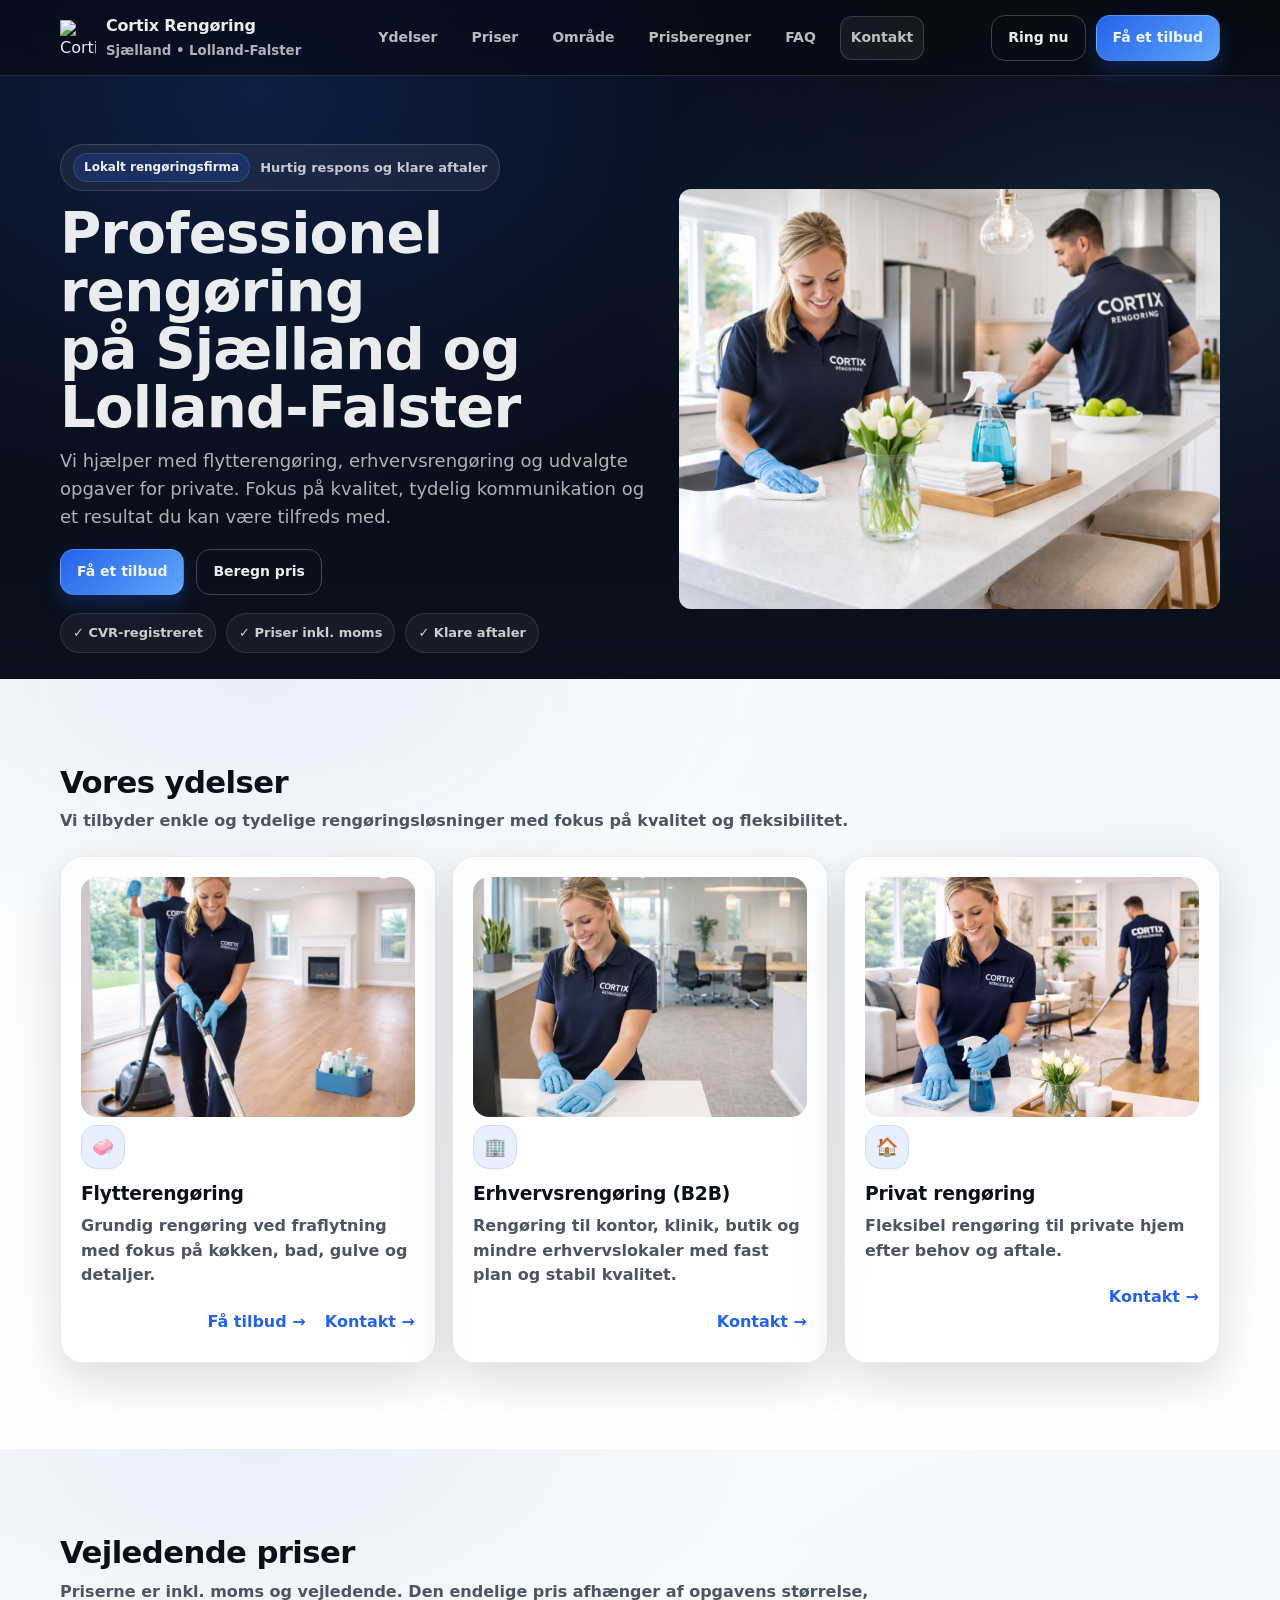
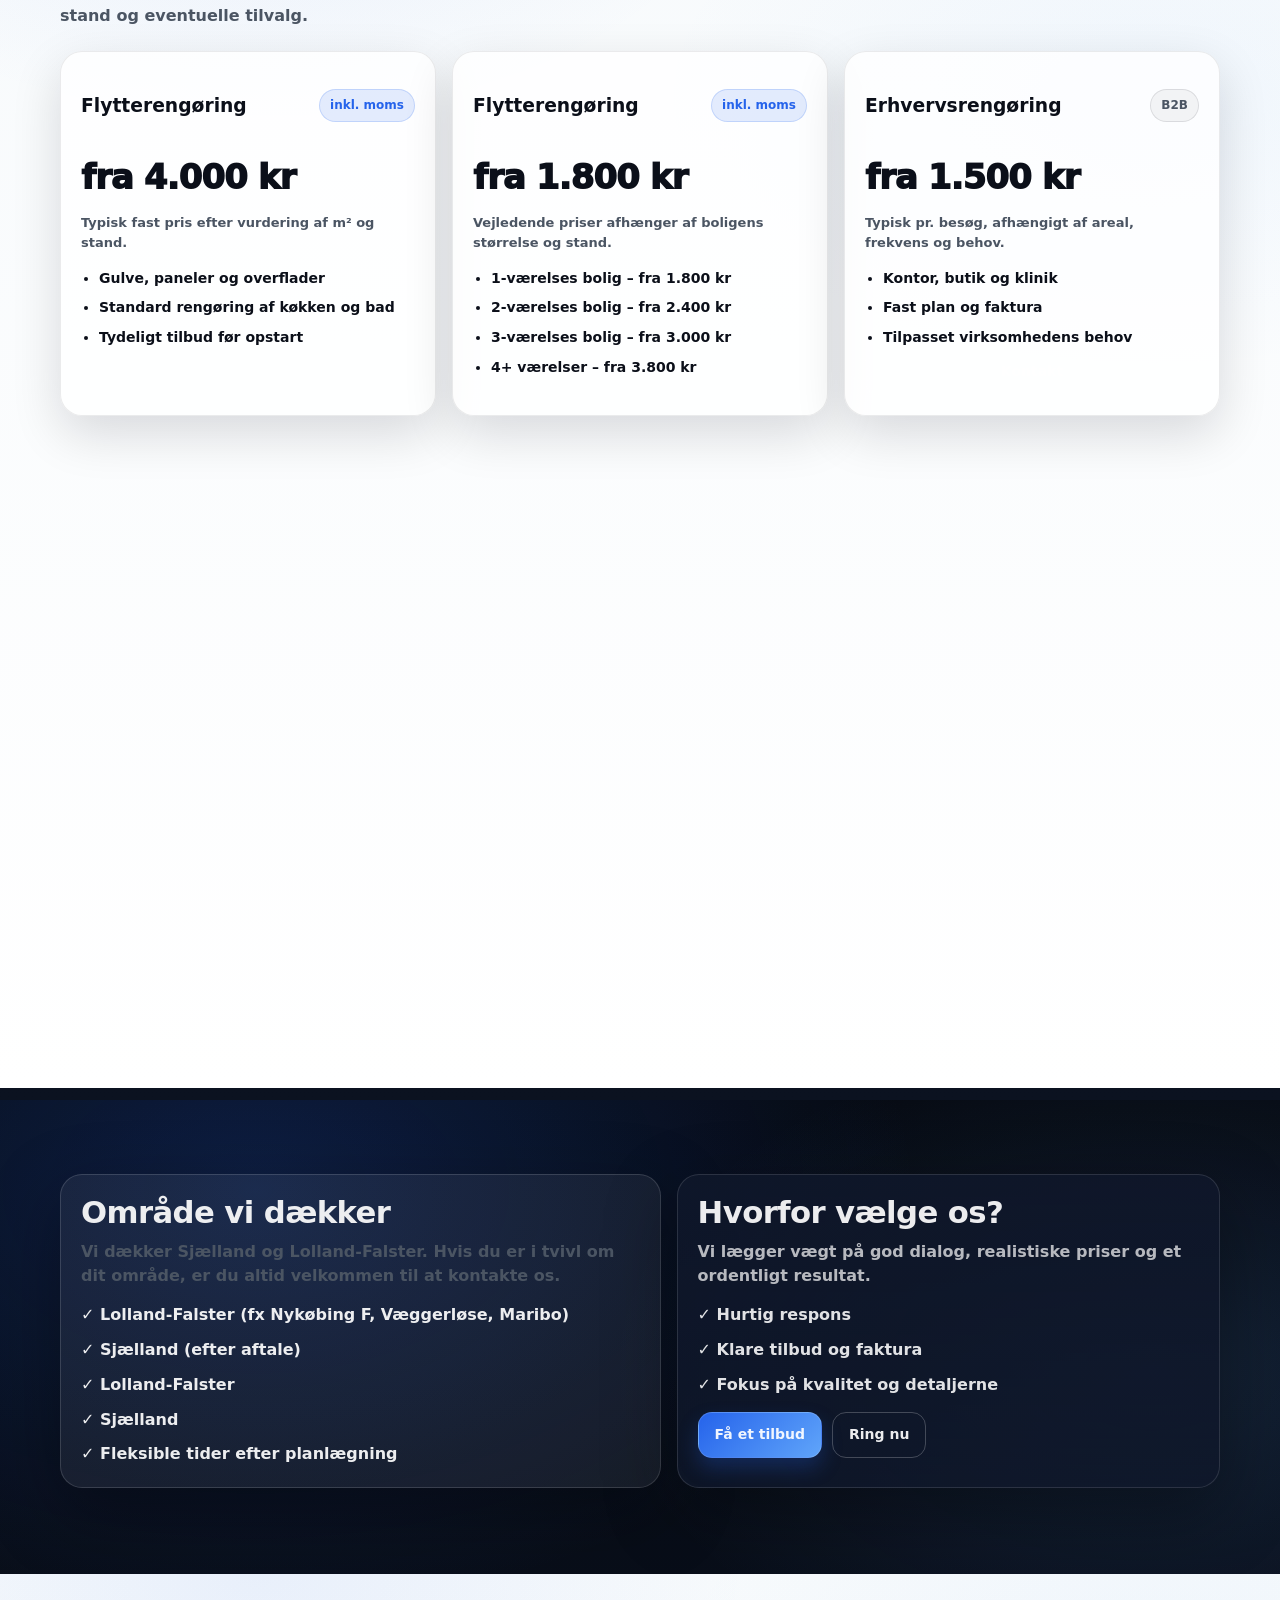
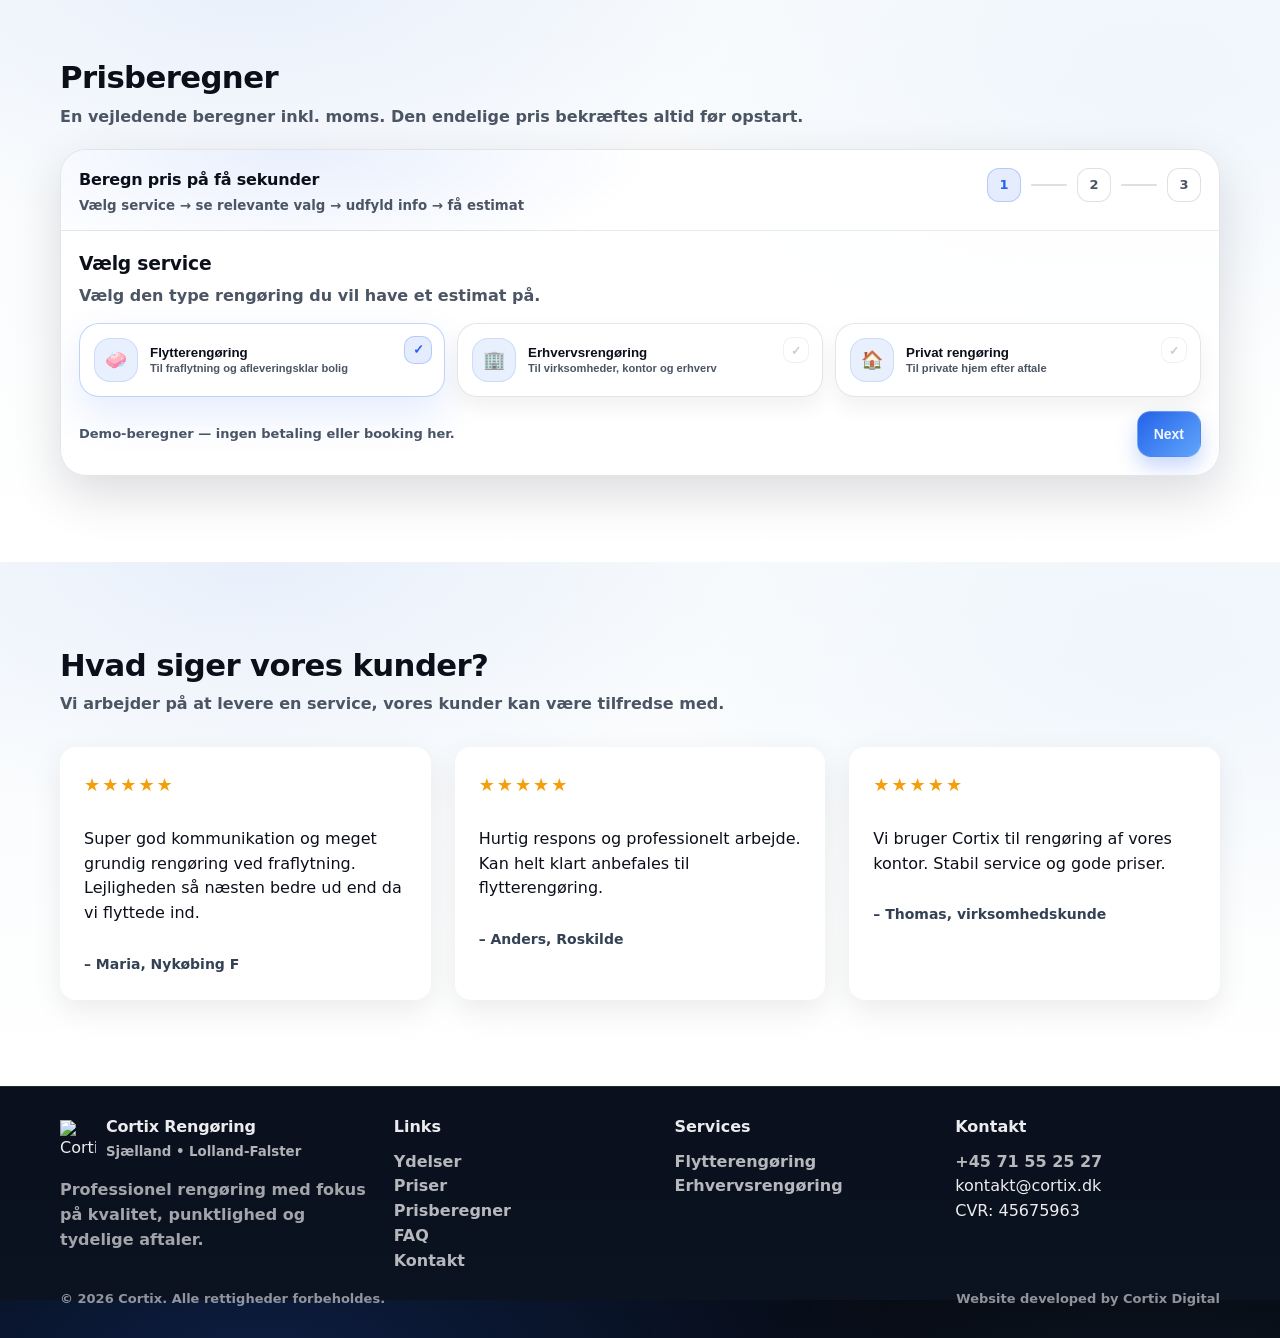
==== commit 3da92100: "Faejl update" ====
--- a/index.html
+++ b/index.html
@@ -122,6 +122,7 @@
             </p>
             <div class="cardActions">
               <a class="btn small" href="flytterengoring.html">Læs mere</a>
+              <a class="link" href="kontakt.html">Få tilbud →</a>
               <a class="link" href="kontakt.html">Kontakt →</a>
             </div>
           </article>
@@ -165,6 +166,19 @@
         </div>
 
         <div class="pricingGrid">
+          <div class="priceCard reveal">
+            <div class="priceTop">
+              <h3>Flytterengøring</h3>
+              <span class="badge">inkl. moms</span>
+            </div>
+            <div class="price">fra 4.000 kr</div>
+            <p class="mutedSm">Typisk fast pris efter vurdering af m² og stand.</p>
+            <ul class="list">
+              <li>Gulve, paneler og overflader</li>
+              <li>Standard rengøring af køkken og bad</li>
+              <li>Tydeligt tilbud før opstart</li>
+            </ul>
+          </div>
   <div class="priceCard reveal">
     <div class="priceTop">
       <h3>Flytterengøring</h3>
@@ -180,6 +194,20 @@
     </ul>
   </div>
 
+          <div class="priceCard reveal">
+            <div class="priceTop">
+              <h3>Erhvervsrengøring</h3>
+              <span class="badge ghost">B2B</span>
+            </div>
+            <div class="price">fra 1.500 kr</div>
+            <p class="mutedSm">Typisk pr. besøg, afhængigt af areal, frekvens og behov.</p>
+            <ul class="list">
+              <li>Kontor, butik og klinik</li>
+              <li>Fast plan og faktura</li>
+              <li>Tilpasset virksomhedens behov</li>
+            </ul>
+            <a class="btn w100" href="kontakt.html">Kontakt</a>
+          </div>
   <div class="priceCard reveal">
     <div class="priceTop">
       <h3>Privat rengøring</h3>
@@ -194,6 +222,20 @@
     </ul>
   </div>
 
+          <div class="priceCard reveal">
+            <div class="priceTop">
+              <h3>Privat rengøring</h3>
+              <span class="badge ghost">fleksibel</span>
+            </div>
+            <div class="price">fra 350 kr/t</div>
+            <p class="mutedSm">Til private hjem efter aftale. inkl. moms.</p>
+            <ul class="list">
+              <li>Ad-hoc eller løbende</li>
+              <li>Fokus på de vigtigste rum</li>
+              <li>Enkel og fleksibel løsning</li>
+            </ul>
+            <a class="btn w100" href="kontakt.html">Kontakt</a>
+          </div>
   <div class="priceCard reveal">
     <div class="priceTop">
       <h3>Erhvervsrengøring</h3>
@@ -224,10 +266,12 @@
       <div class="container twoCol">
         <div class="panel reveal">
           <h2>Område vi dækker</h2>
-          <p class="muted mutedOnDark">
+          <p class="muted">
             Vi dækker Sjælland og Lolland-Falster. Hvis du er i tvivl om dit område, er du altid velkommen til at kontakte os.
           </p>
           <ul class="bullets">
+            <li>✓ Lolland-Falster (fx Nykøbing F, Væggerløse, Maribo)</li>
+            <li>✓ Sjælland (efter aftale)</li>
             <li>✓ Lolland-Falster</li>
             <li>✓ Sjælland</li>
             <li>✓ Fleksible tider efter planlægning</li>
@@ -468,7 +512,7 @@
       <div class="container footGrid">
         <div>
           <div class="brand footBrand">
-            <img src="logo.png" alt="Cortix Rengøring København logo" class="logo">
+            <img src="logo.png" alt="Cortix Rengøring logo" class="logo">
             <span class="brandText">
               <b>Cortix Rengøring</b>
               <small>Sjælland • Lolland-Falster</small>
@@ -485,33 +529,13 @@
           <a href="#priser">Priser</a><br/>
           <a href="#kalkulator">Prisberegner</a><br/>
           <a href="faq.html">FAQ</a><br/>
-          <a href="kontakt.html">Kontakt</a><br/>
-          <a href="omos.html">Om os</a>
+          <a href="kontakt.html">Kontakt</a>
         </div>
 
         <div>
           <h4>Services</h4>
           <a href="flytterengoring.html">Flytterengøring</a><br/>
           <a href="erhvervsrengoring.html">Erhvervsrengøring</a>
-        </div>
-
-        <div>
-        <h4>Områder</h4>
-        <a href="rengoring-kobenhavn.html">
-          København
-        </a><br/>
-    
-        <a href="rengoring-roskilde.html">
-          Roskilde
-        </a><br/>
-    
-        <a href="rengoring-koge.html">
-          Køge
-        </a><br/>
-    
-        <a href="rengoring-nykobing-falster.html">
-          Nykøbing Falster
-        </a>
         </div>
 
         <div>
@@ -519,15 +543,6 @@
           <a href="tel:+4571317815">+45 71 55 25 27</a><br/>
           <span>kontakt@cortix.dk</span><br/>
           <span>CVR: 45675963</span>
-          <div class="social-icon">
-            <a href="https://www.facebook.com/share/1DNbtofZaX/?mibextid=wwXIfr"
-               target="_blank"
-               aria-label="Facebook">
-
-              <img src="https://cdn-icons-png.flaticon.com/512/733/733547.png" alt="Facebook">
-            </a>
-
-</div>
         </div>
       </div>
 
@@ -535,24 +550,7 @@
         <span>© <span id="year"></span> Cortix. Alle rettigheder forbeholdes.</span>
         <span>Website developed by Cortix Digital</span>
       </div>
-  </a>
     </footer>
   </main>
-  <a href="https://wa.me/4571317815?text=Hej!%20Jeg%20vil%20gerne%20have%20et%20tilbud" 
-   class="whatsapp-button" 
-   target="_blank">
-   
-   <span class="whatsapp-text">Få tilbud</span>
-   <img src="https://cdn-icons-png.flaticon.com/512/733/733585.png" alt="WhatsApp">
-</a>
-<div class="whatsapp-popup">
-  Skriv til os og få et tilbud 💬
-</div>
-<script>
-  setTimeout(() => {
-    const popup = document.querySelector('.whatsapp-popup');
-    if (popup) popup.style.display = 'none';
-  }, 5000);
-</script>
 </body>
 </html>
--- a/style.css
+++ b/style.css
@@ -242,7 +242,7 @@
 }
 .muted{
   margin:0;
-  color: rgba(0, 0, 0, 0.7);
+  color: var(--darkMuted);
   font-weight: 560;
 }
 .mutedSm{
@@ -260,15 +260,12 @@
 }
 .card{
   border-radius: var(--r-lg);
-  background: rgb(255, 255, 255);
+  background: rgba(255,255,255,.78);
   border: 1px solid rgba(2,6,23,.08);
   box-shadow: var(--shadowSoft);
   padding: 20px;
   transition: transform .16s ease, box-shadow .16s ease;
   overflow:hidden;
-}
-.card h3{
-  color: rgb(0, 0, 0);
 }
 .card:hover{
   transform: translateY(-4px);
@@ -364,8 +361,7 @@
   padding: 20px;
 }
 .panel.dark{
-  /*background: linear-gradient(180deg, rgba(15,23,42,.92), rgba(15,23,42,.78));*/
-  background: rgb(29, 39, 98);
+  background: linear-gradient(180deg, rgba(15,23,42,.92), rgba(15,23,42,.78));
   border-color: rgba(255,255,255,.12);
 }
 .bullets{
@@ -843,12 +839,12 @@
 }
 .footGrid{
   display:grid;
-  grid-template-columns:repeat(auto-fit,minmax(180px,1fr));
-  gap:40px;
-  align-items:flex-start;
+  grid-template-columns: 1.2fr 1fr 1fr 1fr;
+  gap: 16px;
+  align-items:start;
 }
 .footer h4{ margin: 0 0 10px; color: rgba(255,255,255,.92); }
-.footer a{ color: rgba(255,255,255,.70); font-weight: 650; line-height:1.9; }
+.footer a{ color: rgba(255,255,255,.70); font-weight: 650; }
 .footer a:hover{ color: rgba(255,255,255,.92); }
 .footBrand{ margin-bottom: 10px; }
 .footText{ color: rgba(255,255,255,.62); font-weight: 650; max-width: 48ch; }
@@ -1194,551 +1190,4 @@
   gap: 8px;
   color: var(--darkMuted);
   font-weight: 600;
-}
-
-.social-icon img {
-  width: 28px;
-  height: 28px;
-  transition: 0.3s;
-}
-
-.social-icon img:hover {
-  transform: scale(1.1);
-  opacity: 0.8;
-}
-
-.whatsapp-button{
-  position:fixed;
-  bottom:20px;
-  right:20px;
-  z-index:999;
-
-  display:flex;
-  align-items:center;
-  gap:10px;
-
-  background:#25d366;
-  color:#fff;
-
-  padding:12px 16px;
-  border-radius:999px;
-
-  text-decoration:none;
-  font-weight:600;
-
-  box-shadow:0 10px 30px rgba(0,0,0,0.15);
-
-  transition:0.25s ease;
-}
-
-.whatsapp-button:hover{
-  transform:translateY(-2px);
-}
-
-.whatsapp-button img{
-  width:24px;
-  height:24px;
-}
-
-.whatsapp-text{
-  font-size:14px;
-}
-.whatsapp-popup {
-  position: fixed;
-  right: 20px;
-  bottom: 80px;
-  background: rgb(255, 255, 255);
-  color: black;
-  padding: 10px 14px;
-  border-radius: 10px;
-  font-size: 14px;
-  box-shadow: 0 4px 12px rgba(0,0,0,0.15);
-  animation: fadeIn 1s ease;
-  z-index: 998;
-}
-
-@keyframes fadeIn {
-  from { opacity: 0; transform: translateY(10px); }
-  to { opacity: 1; transform: translateY(0); }
-}
-
-
-.cityGrid{
-  display:grid;
-  grid-template-columns:repeat(auto-fit,minmax(240px,1fr));
-  gap:24px;
-  margin-top:40px;
-}
-
-.cityCard{
-  background:#fff;
-  padding:28px;
-  border-radius:20px;
-  box-shadow:0 10px 30px rgba(0,0,0,0.06);
-  transition:0.3s;
-}
-
-.cityCard:hover{
-  transform:translateY(-5px);
-}
-
-.cityCard h3{
-  margin-bottom:14px;
-}
-
-.cityCard p{
-  margin-bottom:20px;
-  color:#666;
-  line-height:1.7;
-}
-
-.ctaSection{
-  padding:90px 0;
-}
-
-.ctaBox{
-  background:#111827;
-  color:#fff;
-  border-radius:28px;
-  padding:70px 40px;
-  text-align:center;
-}
-
-.ctaBox h2{
-  font-size:42px;
-  margin-bottom:18px;
-}
-
-.ctaBox p{
-  max-width:700px;
-  margin:0 auto 30px;
-  color:rgba(255,255,255,0.8);
-  line-height:1.8;
-}
-
-
-.serviceArea{
-  padding:100px 0;
-}
-
-.serviceAreaBox{
-  display:grid;
-  grid-template-columns:1fr 1fr;
-  gap:60px;
-  align-items:center;
-  background:#fff;
-  border-radius:30px;
-  padding:50px;
-  box-shadow:0 10px 40px rgba(0,0,0,0.06);
-}
-
-.serviceMap img{
-  width:100%;
-  border-radius:20px;
-}
-
-.serviceContent h2{
-  font-size:42px;
-  margin:20px 0;
-  color: #0f172a;
-}
-
-.serviceContent p{
-  color:#666;
-  line-height:1.8;
-  margin-bottom:30px;
-}
-
-.areaChecker{
-  display:flex;
-  gap:14px;
-  margin-bottom:20px;
-}
-
-.areaChecker input{
-  flex:1;
-  padding:16px;
-  border-radius:14px;
-  border:1px solid #ddd;
-  font-size:16px;
-}
-
-.areaChecker button{
-  padding:16px 24px;
-  border:none;
-  border-radius:14px;
-  background:#111827;
-  color:#fff;
-  cursor:pointer;
-  font-weight:600;
-}
-
-#areaResult{
-  font-weight:600;
-  margin-top:10px;
-}
-
-.serviceArea{
-  padding:100px 0;
-}
-
-.serviceAreaBox{
-  display:grid;
-  grid-template-columns:1fr 1fr;
-  gap:50px;
-  align-items:center;
-
-  background:#ffffff;
-
-  border-radius:30px;
-
-  padding:50px;
-
-  box-shadow:
-  0 10px 40px rgba(0,0,0,0.06);
-}
-
-.serviceMap iframe{
-  width:100%;
-  height:500px;
-
-  border:none;
-
-  border-radius:24px;
-}
-
-.serviceContent .tag{
-  display:inline-block;
-
-  padding:8px 14px;
-
-  border-radius:999px;
-
-  background:#eef2ff;
-
-  color:#4f46e5;
-
-  font-size:14px;
-
-  font-weight:600;
-}
-
-.serviceContent h2{
-  font-size:44px;
-
-  line-height:1.15;
-
-  margin:20px 0;
-}
-
-.serviceContent p{
-  color:#5f6368;
-
-  line-height:1.8;
-
-  margin-bottom:30px;
-
-  font-size:16px;
-}
-
-.areaChecker{
-  display:flex;
-
-  gap:14px;
-
-  margin-bottom:18px;
-}
-
-.areaChecker input{
-  flex:1;
-
-  padding:16px;
-
-  border-radius:14px;
-
-  border:1px solid #ddd;
-
-  font-size:16px;
-
-  outline:none;
-}
-
-.areaChecker input:focus{
-  border-color:#111827;
-}
-
-.areaChecker button{
-  padding:16px 24px;
-
-  border:none;
-
-  border-radius:14px;
-
-  background:#111827;
-
-  color:#fff;
-
-  cursor:pointer;
-
-  font-weight:600;
-
-  transition:0.25s;
-}
-
-.areaChecker button:hover{
-  opacity:0.92;
-}
-
-#areaResult{
-  min-height:24px;
-
-  font-weight:600;
-
-  margin-bottom:30px;
-}
-
-.serviceActions{
-  display:flex;
-
-  gap:16px;
-
-  flex-wrap:wrap;
-}
-
-.darkBtn{
-  background:#111827 !important;
-
-  color:#fff !important;
-}
-
-.darkBtn:hover{
-  opacity:0.92;
-}
-
-@media(max-width:900px){
-
-  .serviceAreaBox{
-    grid-template-columns:1fr;
-
-    padding:30px;
-  }
-
-  .serviceContent h2{
-    font-size:34px;
-  }
-
-  .serviceMap iframe{
-    height:320px;
-  }
-
-  .areaChecker{
-    flex-direction:column;
-  }
-
-}
-
-#map{
-  width:100%;
-  height:500px;
-  border-radius:24px;
-}
-
-.pac-container{
-  border-radius:14px;
-  margin-top:6px;
-}
-
-.serviceArea{
-  padding:100px 0;
-}
-
-.serviceAreaBox{
-  display:grid;
-  grid-template-columns:1fr 1fr;
-  gap:50px;
-
-  align-items:center;
-
-  background:#fff;
-
-  padding:50px;
-
-  border-radius:32px;
-
-  box-shadow:
-  0 10px 40px rgba(0,0,0,0.06);
-}
-
-#map{
-  width:100%;
-  height:520px;
-
-  border-radius:24px;
-
-  overflow:hidden;
-}
-
-.serviceContent h2{
-  font-size:42px;
-  line-height:1.15;
-  margin:20px 0;
-}
-
-.serviceContent p{
-  color:#666;
-  line-height:1.8;
-  margin-bottom:30px;
-}
-
-.areaChecker{
-  display:flex;
-  gap:14px;
-  margin-bottom:20px;
-}
-
-.areaChecker input{
-  flex:1;
-
-  padding:16px;
-
-  border-radius:14px;
-
-  border:1px solid #ddd;
-
-  font-size:16px;
-}
-
-.areaChecker button{
-  border:none;
-
-  background:#111827;
-
-  color:#fff;
-
-  padding:16px 24px;
-
-  border-radius:14px;
-
-  cursor:pointer;
-
-  font-weight:600;
-}
-
-#areaResult{
-  font-weight:600;
-  margin-bottom:30px;
-  min-height:24px;
-}
-
-.darkBtn{
-  background:#111827 !important;
-  color:#fff !important;
-}
-
-.serviceActions{
-  display:flex;
-  gap:16px;
-}
-
-@media(max-width:900px){
-
-  .serviceAreaBox{
-    grid-template-columns:1fr;
-    padding:30px;
-  }
-
-  .serviceContent h2{
-    font-size:34px;
-  }
-
-  #map{
-    height:350px;
-  }
-
-  .areaChecker{
-    flex-direction:column;
-  }
-
-}
-
-.areaChecker input{
-  flex:1;
-
-  padding:16px;
-
-  border-radius:14px;
-
-  border:1px solid #ddd;
-
-  font-size:16px;
-
-  outline:none;
-}
-
-.areaChecker input:focus{
-  border-color:#111827;
-}
-
-.areaChecker button{
-  border:none;
-
-  background:#111827;
-
-  color:#fff;
-
-  padding:16px 24px;
-
-  border-radius:14px;
-
-  cursor:pointer;
-
-  font-weight:600;
-
-  transition:0.25s;
-}
-
-.areaChecker button:hover{
-  opacity:0.92;
-}
-
-#areaResult{
-  font-weight:600;
-  margin-bottom:30px;
-  min-height:24px;
-}
-
-.darkBtn{
-  background:#111827 !important;
-  color:#fff !important;
-}
-
-.serviceActions{
-  display:flex;
-  gap:16px;
-}
-
-.pac-container{
-  border-radius:14px;
-  overflow:hidden;
-}
-
-@media(max-width:900px){
-
-  .serviceAreaBox{
-    grid-template-columns:1fr;
-    padding:30px;
-  }
-
-  .serviceContent h2{
-    font-size:34px;
-  }
-
-  #map{
-    height:350px;
-  }
-
-  .areaChecker{
-    flex-direction:column;
-  }
-
 }
